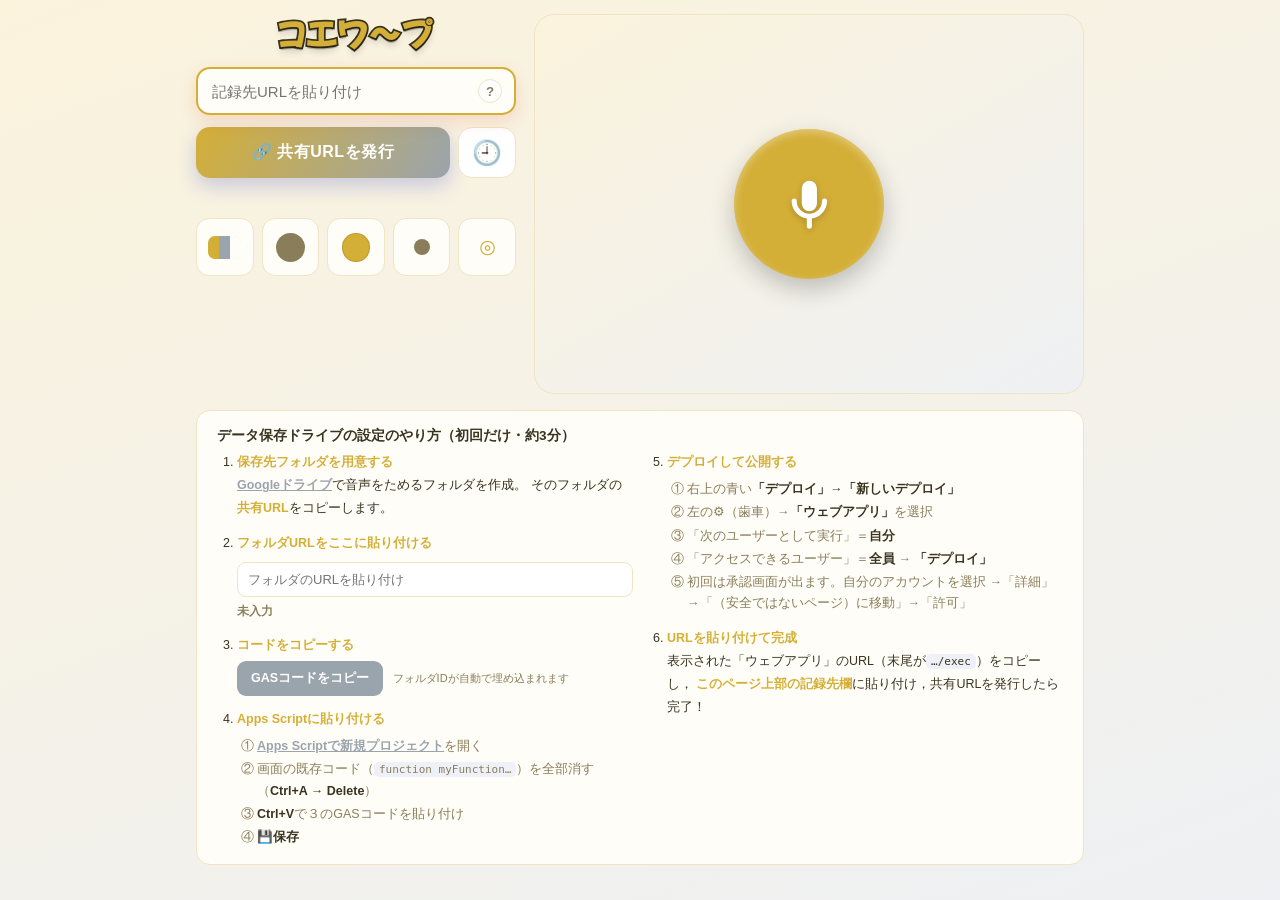
==== koewarp.html @ 72dd7e5e "Firebase Hosting版を追加（GitHubブロック対策） 自治体によってgithub.ioがブロックされ開けない事案があるため， Googleドメインのkoewarp.web.appでも同" ====
<!DOCTYPE html>
<html lang="ja">
<head>
<meta charset="UTF-8" />
<meta name="viewport" content="width=device-width, initial-scale=1.0, maximum-scale=1.0, user-scalable=no" />
<title>コエワ～プ</title>
<link rel="preconnect" href="https://fonts.googleapis.com" />
<link rel="preconnect" href="https://fonts.gstatic.com" crossorigin />
<link href="https://fonts.googleapis.com/css2?family=Mochiy+Pop+P+One&display=swap" rel="stylesheet" />
<style>
/* ===== コエワープ styles ===== */
:root{
  /* テーマで上書きされる変数 */
  --bg1:#f6f7fb; --bg2:#e9edf6; --panel:#ffffff; --ink:#1d2330; --sub:#5a6473;
  --brand:#e3350d; --brand2:#3b4cca; --line:#e3e7ef; --accent:#ffcb05;
  --mic:#e3350d; --micsize:150px;
}
*{box-sizing:border-box;-webkit-tap-highlight-color:transparent}
html,body{margin:0;padding:0}
body{
  font-family:"Hiragino Kaku Gothic ProN","Yu Gothic",-apple-system,"Segoe UI",sans-serif;
  color:var(--ink);
  background:linear-gradient(160deg,var(--bg1),var(--bg2));
  min-height:100vh;
  transition:background .4s;
}
.screen{max-width:920px;margin:0 auto;padding:14px 16px 24px}
[hidden]{display:none !important}

/* ---- header ---- */
/* アプリ名：初代ポケットモンスターのロゴを意識した丸ゴシック＋縁取り。
   文字色はテーマ（--brand）に連動し，縁取りは濃色（--ink）で変化する */
.app-title{font-family:"Mochiy Pop P One","M PLUS Rounded 1c","Hiragino Maru Gothic ProN",sans-serif;
  font-weight:400;font-size:34px;line-height:1.1;text-align:center;margin:0 0 4px;letter-spacing:.02em;
  color:var(--brand);-webkit-text-fill-color:var(--brand);
  -webkit-text-stroke:3.5px var(--ink);paint-order:stroke fill;
  text-shadow:0 3px 0 rgba(0,0,0,.22),0 5px 7px rgba(0,0,0,.16);
  transition:color .3s}

/* ---- 2カラム studio ---- */
.studio{display:grid;grid-template-columns:minmax(0,320px) 1fr;gap:18px;align-items:stretch}
@media(max-width:680px){.studio{grid-template-columns:1fr}}

.controls{display:flex;flex-direction:column;gap:12px}

/* URL入力 */
.url-field{position:relative;display:flex;align-items:center;gap:8px;
  background:var(--panel);border:2px solid var(--brand);border-radius:14px;padding:10px 12px;
  box-shadow:0 6px 18px rgba(227,53,13,.15)}
.url-field input{flex:1;border:none;outline:none;background:transparent;font-size:15px;color:#111;min-width:0}
.help-btn{width:24px;height:24px;border-radius:50%;border:1.5px solid var(--line);
  background:#fff;color:var(--sub);font-weight:800;cursor:pointer;flex:none}
.test-link{font-size:12px;color:var(--brand2);font-weight:700;text-decoration:none;
  align-self:flex-start;margin-top:-4px}
.test-link:hover{text-decoration:underline}

/* 使い方（？で全幅の下方に展開・横長レイアウト） */
.setup-guide{margin-top:16px;background:var(--panel);border:1px solid var(--line);
  border-radius:14px;padding:16px 20px}
@media(min-width:640px){
  .setup-guide .sg-steps{column-count:2;column-gap:34px}
  .setup-guide .sg-steps>li{break-inside:avoid;-webkit-column-break-inside:avoid}
}
.setup-guide code{background:#eef1f7;padding:1px 5px;border-radius:5px;font-size:11px;word-break:break-all}
.setup-guide a{color:var(--brand2);font-weight:700}
.sg-head{font-size:13.5px;font-weight:800;color:var(--ink);margin-bottom:6px}
.sg-steps{margin:0;padding-left:20px;font-size:12.5px;line-height:1.85;color:var(--ink)}
.sg-steps>li{margin-bottom:12px}
.sg-steps b{color:var(--brand)}
.sg-sub{font-size:11px;color:var(--sub);margin-top:3px}
.sg-note{font-size:11px;color:var(--sub);margin-left:6px}
@counter-style sg-circled{system:fixed;symbols:"①" "②" "③" "④" "⑤" "⑥" "⑦" "⑧" "⑨";suffix:" "}
.sg-ol{margin:5px 0 0;padding-left:20px;color:var(--sub);line-height:1.7;list-style:sg-circled}
.sg-ol li{margin-bottom:2px}
.sg-ol b{color:var(--ink)}
#folderUrl{width:100%;margin-top:6px;padding:9px 10px;font-size:13px;border:1.5px solid var(--line);
  border-radius:9px;outline:none;background:#fff;color:#111}
#folderUrl:focus{border-color:var(--brand)}
.sg-status{font-size:11.5px;font-weight:700;color:var(--sub);margin-top:4px}
.sg-status.ok{color:#1a9e4b}
.sg-status.ng{color:#c0392b}
.sg-copy{margin-top:4px;background:var(--brand2);color:#fff;border:none;border-radius:9px;
  padding:9px 14px;font-size:12.5px;font-weight:700;cursor:pointer}
.sg-copy:active{transform:scale(.98)}
.sg-trouble{margin-top:10px;padding:10px 12px;background:#fff8ec;border:1px solid var(--accent);
  border-radius:10px;font-size:12px;color:var(--ink)}
.sg-trouble>b{color:#c0392b}

/* ===== ビジュアルピッカー（正方形アイコン＋押すと下に見本展開） ===== */
.pickers{display:flex;flex-direction:column;gap:0}
/* 正方形アイコンを横一列に */
.picker-bar{display:flex;gap:8px}
.picker-head{flex:1;aspect-ratio:1/1;min-width:0;display:flex;align-items:center;justify-content:center;
  padding:0;cursor:pointer;background:var(--panel);border:1.5px solid var(--line);border-radius:13px;
  outline:none;transition:border-color .15s,box-shadow .15s,transform .1s}
.picker-head:active{transform:scale(.94)}
.picker-head.on{border-color:var(--brand);
  box-shadow:0 0 0 3px color-mix(in srgb,var(--brand) 24%,transparent),0 4px 12px rgba(0,0,0,.10)}
/* アイコン内の見本 */
.picker-head .sw-theme{width:60%;height:42%}
.picker-head .sw-shape{width:52%;height:52%}
.picker-head .sw-color{width:52%;height:52%}
.picker-head .sw-fx{font-size:24px}

/* 展開グリッド（左カラム全幅・5列） */
.picker-grid{display:grid;grid-template-columns:repeat(5,1fr);gap:8px;
  margin-top:10px;padding:11px;background:var(--panel);
  border:1.5px solid var(--line);border-radius:12px;
  animation:pkOpen .18s ease-out}
@keyframes pkOpen{from{opacity:0;transform:translateY(-6px)}to{opacity:1;transform:none}}
.swatch{position:relative;display:flex;align-items:center;justify-content:center;
  aspect-ratio:1/1;border:2px solid transparent;border-radius:12px;
  background:linear-gradient(160deg,var(--bg1),var(--bg2));cursor:pointer;padding:0;
  transition:transform .1s,border-color .12s,box-shadow .12s}
.swatch:hover{border-color:var(--line)}
.swatch:active{transform:scale(.9)}
.swatch.on{border-color:var(--brand);
  box-shadow:0 0 0 3px color-mix(in srgb,var(--brand) 26%,transparent)}

/* 各種チップ描画 */
.sw-theme{width:72%;height:64%;border-radius:7px;overflow:hidden;display:flex;
  box-shadow:inset 0 0 0 1px rgba(0,0,0,.08)}
.sw-theme i{flex:1;display:block}
.sw-shape{width:60%;height:60%;background:var(--sub)}
.sw-shape.shaped.shape-ring{border-radius:50%;background:transparent;
  box-shadow:0 0 0 2px #fff,0 0 0 5px var(--sub)}
.sw-color{width:62%;height:62%;border-radius:50%;box-shadow:inset 0 0 0 1px rgba(0,0,0,.12)}
.sw-size{background:var(--sub);border-radius:50%}
.sw-fx{font-size:21px;line-height:1;color:var(--brand)}

/* ---- 右：プレビュー ---- */
.stage-wrap{position:relative;border-radius:20px;
  background:linear-gradient(150deg,var(--bg1),var(--bg2));
  border:1px solid var(--line);display:flex;align-items:center;justify-content:center;
  min-height:380px;overflow:hidden}
.mic-stage{position:relative;width:100%;min-height:calc(var(--micsize) + 60px);
  display:flex;align-items:center;justify-content:center}
.fx-layer{position:absolute;inset:0;display:flex;align-items:center;justify-content:center;
  pointer-events:none;overflow:hidden}

/* ---- mic button base ---- */
.mic-btn{position:relative;z-index:2;width:var(--micsize);height:var(--micsize);
  border:none;cursor:pointer;color:#fff;background:var(--mic);
  display:flex;align-items:center;justify-content:center;
  box-shadow:0 10px 24px rgba(0,0,0,.22),inset 0 3px 8px rgba(255,255,255,.35);
  transition:transform .12s,box-shadow .2s,border-radius .2s;border-radius:50%}
.mic-btn:active{transform:scale(.94)}
.mic-btn.recording{animation:micpulse 1.1s ease-in-out infinite}
@keyframes micpulse{0%,100%{transform:scale(1)}50%{transform:scale(1.06)}}
.mic-ic{width:44%;height:44%;fill:currentColor;filter:drop-shadow(0 2px 3px rgba(0,0,0,.2))}

/* mic shapes (10) — .shaped を持つ要素へ直接適用（マイク本体・チップ両用） */
.shaped.shape-circle  {border-radius:50%}
.shaped.shape-round   {border-radius:26%}
.shaped.shape-squircle{border-radius:38% / 42%}
.shaped.shape-pill    {border-radius:50px}
.shaped.shape-hexagon {border-radius:12%;clip-path:polygon(25% 3%,75% 3%,100% 50%,75% 97%,25% 97%,0 50%)}
.shaped.shape-octagon {clip-path:polygon(30% 0,70% 0,100% 30%,100% 70%,70% 100%,30% 100%,0 70%,0 30%)}
.shaped.shape-diamond {clip-path:polygon(50% 0,100% 50%,50% 100%,0 50%)}
.shaped.shape-shield  {border-radius:44% 44% 50% 50%/60% 60% 100% 100%}
.shaped.shape-burst   {clip-path:polygon(50% 0,61% 20%,83% 12%,79% 35%,100% 50%,79% 65%,83% 88%,61% 80%,50% 100%,39% 80%,17% 88%,21% 65%,0 50%,21% 35%,17% 12%,39% 20%)}
.mic-btn.shaped.shape-ring{border-radius:50%;box-shadow:0 0 0 6px rgba(255,255,255,.7),0 0 0 11px var(--mic),0 10px 24px rgba(0,0,0,.25)}
.chip .shaped.shape-ring{border-radius:50%;box-shadow:0 0 0 2px #fff,0 0 0 4px currentColor}

/* ---- share ---- */
.publish-row{display:flex;gap:8px;align-items:stretch}
.publish-btn{flex:1;min-width:0;font-size:16px;font-weight:800;color:#fff;border:none;cursor:pointer;
  padding:15px;border-radius:14px;letter-spacing:.03em;
  background:linear-gradient(120deg,var(--brand),var(--brand2));
  box-shadow:0 8px 20px rgba(59,76,202,.25);transition:transform .12s,filter .2s}
.publish-btn:hover{filter:brightness(1.05)}
.publish-btn:active{transform:scale(.98)}
.share-out{display:flex;gap:6px}
.share-out input{flex:1;padding:10px;border:1.5px solid var(--line);border-radius:10px;
  font-size:12px;background:#f7f9fc;color:#333;min-width:0}
.share-out button{padding:0 14px;border:none;border-radius:10px;background:var(--brand2);
  color:#fff;font-size:16px;cursor:pointer}
.share-msg{min-height:16px;font-size:12px;color:var(--brand2);font-weight:700;margin:0;text-align:center}

/* ---- 共有URL履歴 ---- */
.hist-btn{flex:0 0 auto;width:58px;padding:0;border:1.5px solid var(--line);
  border-radius:14px;background:#fff;font-size:24px;line-height:1;cursor:pointer;
  display:flex;align-items:center;justify-content:center;
  transition:background .15s,border-color .15s,transform .12s}
.hist-btn:hover{border-color:var(--brand2)}
.hist-btn:active{transform:scale(.96)}
.hist-btn.open{background:var(--sub);border-color:var(--sub)}
.hist-panel{margin-top:8px;display:flex;flex-direction:column;gap:8px;
  max-height:280px;overflow-y:auto;padding:2px}
.hist-empty{font-size:11.5px;color:var(--sub);line-height:1.6;padding:6px 2px}
.hist-row{border:1.5px solid var(--line);border-radius:11px;padding:8px 10px;background:#fff;
  display:flex;flex-direction:column;gap:6px;transition:opacity .15s}
.hist-row.off{opacity:.55;background:#f6f6f6}
.hist-info{min-width:0}
.hist-date{font-size:11.5px;font-weight:700;color:var(--brand2)}
.hist-url{font-size:10.5px;color:var(--sub);white-space:nowrap;overflow:hidden;text-overflow:ellipsis}
.hist-acts{display:flex;align-items:center;gap:6px;flex-wrap:wrap}
.hist-sw{display:inline-flex;align-items:center;gap:4px;font-size:11.5px;font-weight:700;color:var(--ink);cursor:pointer}
.hist-sw input{width:15px;height:15px;accent-color:var(--brand);cursor:pointer}
.hist-acts button{padding:5px 10px;border:1.5px solid var(--line);border-radius:9px;
  background:#fff;color:var(--ink);font-size:11.5px;font-weight:700;cursor:pointer}
.hist-acts button:hover{border-color:var(--brand2);color:var(--brand2)}
.hist-acts .hist-del{margin-left:auto;padding:5px 9px}
.hist-acts .hist-del:hover{border-color:#c0392b;color:#c0392b}

/* ================= 録音画面 ================= */
#recorder{display:flex;align-items:center;justify-content:center;min-height:100vh}
.rec-wrap{width:100%;max-width:460px;text-align:center;padding:20px}
.rec-title{font-size:24px;font-weight:800;margin:0 0 20px;
  background:linear-gradient(90deg,var(--brand),var(--brand2));
  -webkit-background-clip:text;background-clip:text;color:transparent}
.rec-name{width:100%;font-size:16px;padding:14px;border-radius:12px;
  border:2px solid var(--line);outline:none;margin-bottom:10px;text-align:center;
  background:#fff;color:#111}
.rec-name:focus{border-color:var(--brand)}
.rec-stage{height:calc(var(--micsize) + 120px)}
.rec-status{font-size:14px;color:var(--sub);margin-top:6px;min-height:20px;font-weight:600}
.rec-status.busy{color:var(--brand2)}
.rec-status.done{color:#1a9e4b;font-weight:800}
.rec-status.err{color:#c0392b}
.rec-timer{font-size:34px;font-weight:800;font-variant-numeric:tabular-nums;
  color:var(--brand);margin-top:6px;letter-spacing:.05em}

/* ================= エフェクト（10種） ================= */
.fx-el{position:absolute;pointer-events:none}
/* 1 ripple 波紋 */
.fx-ripple .fx-el{width:var(--micsize);height:var(--micsize);border-radius:50%;
  border:3px solid var(--mic);animation:ripple 1.6s ease-out infinite}
.fx-ripple .fx-el:nth-child(2){animation-delay:.5s}
.fx-ripple .fx-el:nth-child(3){animation-delay:1s}
@keyframes ripple{0%{transform:scale(1);opacity:.7}100%{transform:scale(2.1);opacity:0}}
/* 2 wave 波線 */
.fx-wave .fx-el{width:calc(var(--micsize)*1.8);height:60px;
  background:radial-gradient(circle,var(--mic) 2px,transparent 3px) 0 0/16px 16px;
  opacity:.4;animation:wavemove 1.2s linear infinite}
@keyframes wavemove{to{background-position:16px 0}}
/* 3 pulse rings 同心円 */
.fx-pulse .fx-el{width:var(--micsize);height:var(--micsize);border-radius:50%;
  box-shadow:0 0 0 0 var(--mic);animation:pulsering 1.8s ease-out infinite;opacity:.6}
@keyframes pulsering{0%{box-shadow:0 0 0 0 var(--mic)}100%{box-shadow:0 0 0 70px transparent}}
/* 4 bars 音量バー（マイク下部に等化器として表示・前面） */
.fx-layer.fx-bars{gap:6px;align-items:flex-end;padding-bottom:11%;z-index:3}
.fx-bars .fx-el{position:relative;width:9px;height:18px;border-radius:6px;background:var(--mic);
  box-shadow:0 2px 6px rgba(0,0,0,.15);animation:bars .8s ease-in-out infinite}
@keyframes bars{0%,100%{height:16px;opacity:.55}50%{height:78px;opacity:1}}
/* 5 glow グロー（マイクを囲む発光ハロー） */
.fx-glow .fx-el{width:calc(var(--micsize)*1.55);height:calc(var(--micsize)*1.55);border-radius:50%;
  background:radial-gradient(circle,var(--mic) 30%,transparent 72%);filter:blur(14px);
  animation:glow 1.5s ease-in-out infinite}
@keyframes glow{0%,100%{opacity:.35;transform:scale(1)}50%{opacity:.85;transform:scale(1.85)}}
/* 6 rotate ring 回転リング */
.fx-rotate .fx-el{width:calc(var(--micsize)*1.4);height:calc(var(--micsize)*1.4);
  border-radius:50%;border:4px dashed var(--mic);opacity:.5;animation:spin 4s linear infinite}
@keyframes spin{to{transform:rotate(360deg)}}
/* 7 sparkle スパークル */
.fx-sparkle .fx-el{width:10px;height:10px;background:var(--mic);
  clip-path:polygon(50% 0,61% 39%,100% 50%,61% 61%,50% 100%,39% 61%,0 50%,39% 39%);
  animation:sparkle 1.4s ease-in-out infinite}
@keyframes sparkle{0%,100%{transform:scale(.3) rotate(0);opacity:.2}50%{transform:scale(1.2) rotate(90deg);opacity:1}}
/* 8 orbit 周回ドット */
.fx-orbit .fx-el{width:calc(var(--micsize)*1.3);height:calc(var(--micsize)*1.3);
  animation:spin 3s linear infinite}
.fx-orbit .fx-el::before{content:"";position:absolute;top:-7px;left:50%;width:14px;height:14px;
  margin-left:-7px;border-radius:50%;background:var(--mic);box-shadow:0 0 12px var(--mic)}
/* 9 concentric 拡散円（マイクから広がるソナー状の輪） */
.fx-concentric .fx-el{width:calc(var(--micsize)*0.9);height:calc(var(--micsize)*0.9);border-radius:50%;
  border:5px solid var(--mic);background:transparent;opacity:0;
  animation:concentric 1.9s ease-out infinite}
.fx-concentric .fx-el:nth-child(2){animation-delay:.63s}
.fx-concentric .fx-el:nth-child(3){animation-delay:1.26s}
@keyframes concentric{0%{transform:scale(.6);opacity:.9}100%{transform:scale(2.6);opacity:0}}
/* 10 aurora オーロラ帯 */
.fx-aurora .fx-el{width:calc(var(--micsize)*2);height:calc(var(--micsize)*2);border-radius:45%;
  background:conic-gradient(from 0deg,var(--mic),transparent,var(--brand2),transparent,var(--mic));
  filter:blur(20px);opacity:.3;animation:spin 6s linear infinite}

/* エフェクトは録音中だけ animation を動かす（プレビュー時は .fx-run で起動） */
.fx-layer .fx-el{animation-play-state:paused}
.fx-run .fx-el,.fx-layer.fx-run .fx-el{animation-play-state:running}

/* ================= 10テーマ ================= */
[data-theme="rg"]{--bg1:#fdeaea;--bg2:#e7f3e9;--panel:#fff;--ink:#2a2320;--sub:#7a6f68;
  --brand:#e3350d;--brand2:#3aa856;--line:#f0dcd8;--accent:#ffcb05;--mic:#e3350d}
[data-theme="gs"]{--bg1:#fbf3dc;--bg2:#eef0f3;--panel:#fffdf7;--ink:#3a3320;--sub:#8a7d5a;
  --brand:#d4af37;--brand2:#9aa4ad;--line:#efe4c4;--accent:#d4af37;--mic:#c9a227}
[data-theme="rs"]{--bg1:#fde9ea;--bg2:#e6ecfb;--panel:#fff;--ink:#20233a;--sub:#6a6f8a;
  --brand:#a5122a;--brand2:#1f5fbf;--line:#e6d8dc;--accent:#f2c14e;--mic:#c62839}
[data-theme="dp"]{--bg1:#eef4fb;--bg2:#fbeef6;--panel:#fff;--ink:#2a2a3a;--sub:#7a7a8a;
  --brand:#4f79c4;--brand2:#e79ac0;--line:#e2e6f0;--accent:#cfe0f5;--mic:#5b8dd9}
[data-theme="bw"]{--bg1:#f4f5f7;--bg2:#e7e9ee;--panel:#fff;--ink:#1a1a1e;--sub:#666;
  --brand:#111318;--brand2:#4a4f5a;--line:#dfe2e8;--accent:#d0d3da;--mic:#1a1c22}
[data-theme="xy"]{--bg1:#e9f0fb;--bg2:#fbeaec;--panel:#fff;--ink:#1e2740;--sub:#6b7490;
  --brand:#2b5fb0;--brand2:#d6243c;--line:#dde4f0;--accent:#8fd0e6;--mic:#2f6fd0}
[data-theme="sm"]{--bg1:#fff0e0;--bg2:#f3e8fb;--panel:#fffaf5;--ink:#3a2a20;--sub:#8a7060;
  --brand:#f08a24;--brand2:#7a4fb5;--line:#f6e2cd;--accent:#ffd28a;--mic:#f2841c}
[data-theme="ss"]{--bg1:#e6f7f9;--bg2:#fbe9f4;--panel:#fff;--ink:#1e2e33;--sub:#5f7a80;
  --brand:#00a0b0;--brand2:#d61f8c;--line:#d6eef1;--accent:#8be3ec;--mic:#00a5b5}
[data-theme="sv"]{--bg1:#fdeae4;--bg2:#efe7fb;--panel:#fff;--ink:#33202a;--sub:#7a6070;
  --brand:#e0453a;--brand2:#7d4fc4;--line:#f0dcd6;--accent:#f2b6a0;--mic:#e0453a}
[data-theme="legends"]{--bg1:#eef1e6;--bg2:#f3ede0;--panel:#fbfaf4;--ink:#2e3320;--sub:#77805f;
  --brand:#6b7a3a;--brand2:#b08a2e;--line:#e2e2d0;--accent:#d8c98a;--mic:#7a8a44}

</style>
<link rel="icon" href="data:image/svg+xml,%3Csvg xmlns='http://www.w3.org/2000/svg' viewBox='0 0 100 100'%3E%3Ctext y='.9em' font-size='88'%3E🎙️%3C/text%3E%3C/svg%3E" />
</head>
<body>

<!-- ========== 設定画面 ========== -->
<main id="settings" class="screen">
  <div class="studio">
    <!-- 左：記録先URL・共有発行・各種セレクタ -->
    <section class="controls">
      <h1 class="app-title">コエワ～プ</h1>

      <!-- 記録先URL -->
      <div class="url-field" id="driveCard">
        <input type="url" id="driveUrl" inputmode="url" autocomplete="off"
          placeholder="記録先URLを貼り付け" />
        <button class="help-btn" id="setupToggle" type="button" aria-label="使い方">?</button>
      </div>

      <a class="test-link" id="testLink" href="#" target="_blank" rel="noopener" hidden>🔍 記録先の接続テスト</a>

      <!-- 共有URL発行（右隣に履歴🕘） -->
      <div class="publish-row">
        <button class="publish-btn" id="publishBtn" type="button">🔗 共有URLを発行</button>
        <button class="hist-btn" id="histToggle" type="button" aria-label="共有URLの履歴" title="共有URLの履歴">🕘</button>
      </div>
      <!-- 共有URL履歴パネル（各端末のローカル保存・最大30件） -->
      <div class="hist-panel" id="histPanel" hidden></div>
      <div class="share-out" id="shareOut" hidden>
        <input type="text" id="shareUrl" readonly />
        <button id="copyBtn" type="button" aria-label="コピー">📋</button>
      </div>
      <p class="share-msg" id="shareMsg"></p>

      <!-- ビジュアルピッカー群（タップで展開して選ぶ） -->
      <div class="pickers" id="pickers"></div>
    </section>

    <!-- 右：プレビュー -->
    <section class="stage-wrap" id="preview">
      <div class="mic-stage">
        <div class="fx-layer" id="fxLayer"></div>
        <button class="mic-btn shaped" id="previewMic" type="button" aria-label="マイク">
          <svg viewBox="0 0 24 24" class="mic-ic"><path d="M12 15a3 3 0 0 0 3-3V6a3 3 0 0 0-6 0v6a3 3 0 0 0 3 3z"/><path d="M19 11a1 1 0 1 0-2 0 5 5 0 0 1-10 0 1 1 0 1 0-2 0 7 7 0 0 0 6 6.92V21a1 1 0 1 0 2 0v-3.08A7 7 0 0 0 19 11z"/></svg>
        </button>
      </div>
    </section>
  </div>

  <!-- 使い方（初期は隠す・？で全幅の下方に展開） -->
  <div class="setup-guide" id="setupGuide">
    <div class="sg-head">データ保存ドライブの設定のやり方（初回だけ・約3分）</div>
    <ol class="sg-steps">
      <li>
        <b>保存先フォルダを用意する</b><br>
        <a href="https://drive.google.com/drive/my-drive" target="_blank" rel="noopener">Googleドライブ</a>で音声をためるフォルダを作成。
        そのフォルダの<b>共有URL</b>をコピーします。
      </li>
      <li>
        <b>フォルダURLをここに貼り付ける</b>
        <input type="text" id="folderUrl" placeholder="フォルダのURLを貼り付け" />
        <div class="sg-status" id="folderStatus">未入力</div>
      </li>
      <li>
        <b>コードをコピーする</b><br>
        <button type="button" class="sg-copy" id="copyGas">GASコードをコピー</button>
        <span class="sg-note">フォルダIDが自動で埋め込まれます</span>
      </li>
      <li>
        <b>Apps Scriptに貼り付ける</b>
        <ol class="sg-ol">
          <li><a href="https://script.google.com/home/projects/create" target="_blank" rel="noopener">Apps Scriptで新規プロジェクト</a>を開く</li>
          <li>画面の既存コード（<code>function myFunction…</code>）を全部消す（<b>Ctrl+A →&nbsp;Delete</b>）</li>
          <li><b>Ctrl+V</b>で３のGASコードを貼り付け</li>
          <li><b>💾保存</b></li>
        </ol>
      </li>
      <li>
        <b>デプロイして公開する</b>
        <ol class="sg-ol">
          <li>右上の青い<b>「デプロイ」→「新しいデプロイ」</b></li>
          <li>左の⚙（歯車）→<b>「ウェブアプリ」</b>を選択</li>
          <li>「次のユーザーとして実行」＝<b>自分</b></li>
          <li>「アクセスできるユーザー」＝<b>全員</b> → <b>「デプロイ」</b></li>
          <li>初回は承認画面が出ます。自分のアカウントを選択 →「詳細」→「（安全ではないページ）に移動」→「許可」</li>
        </ol>
      </li>
      <li>
        <b>URLを貼り付けて完成</b><br>
        表示された「ウェブアプリ」のURL（末尾が<code>…/exec</code>）をコピーし，
        <b>このページ上部の記録先欄</b>に貼り付け，共有URLを発行したら完了！
      </li>
    </ol>
  </div>
</main>

<!-- ========== 録音画面（共有リンク先） ========== -->
<main id="recorder" class="screen" hidden>
  <div class="rec-wrap">
    <h1 class="rec-title" id="recTitle">コエワ～プ</h1>
    <input type="text" id="recName" class="rec-name" placeholder="データ名を入力" />
    <div class="mic-stage rec-stage">
      <div class="fx-layer" id="recFxLayer"></div>
      <button class="mic-btn shaped" id="recMic" type="button" aria-label="録音">
        <svg viewBox="0 0 24 24" class="mic-ic"><path d="M12 15a3 3 0 0 0 3-3V6a3 3 0 0 0-6 0v6a3 3 0 0 0 3 3z"/><path d="M19 11a1 1 0 1 0-2 0 5 5 0 0 1-10 0 1 1 0 1 0-2 0 7 7 0 0 0 6 6.92V21a1 1 0 1 0 2 0v-3.08A7 7 0 0 0 19 11z"/></svg>
      </button>
    </div>
    <div class="rec-status" id="recStatus">マイクを押して録音を開始</div>
    <div class="rec-timer" id="recTimer" hidden>00:00</div>
  </div>
</main>

<script>
/* ===== コエワ～プ app.js ===== */
'use strict';

/* ---------- 選択肢の定義 ---------- */
const THEMES = [
  {id:'rg', name:'レッド&グリーン', cols:['#e3350d','#3aa856','#ffcb05']},
  {id:'gs', name:'ゴールド&シルバー', cols:['#d4af37','#9aa4ad','#fffdf7']},
  {id:'rs', name:'チェリー&コバルト', cols:['#a5122a','#1f5fbf','#f2c14e']},
  {id:'dp', name:'アクア&ピーチ', cols:['#5b8dd9','#e79ac0','#eaf1fb']},
  {id:'bw', name:'ブラック&ホワイト', cols:['#1a1c22','#e7e9ee','#4a4f5a']},
  {id:'xy', name:'セルリアン&クリムゾン', cols:['#2f6fd0','#d6243c','#8fd0e6']},
  {id:'sm', name:'アプリコット&グレープ', cols:['#f2841c','#7a4fb5','#ffd28a']},
  {id:'ss', name:'ミント&ローズ', cols:['#00a5b5','#d61f8c','#8be3ec']},
  {id:'sv', name:'トマト&プラム', cols:['#e0453a','#7d4fc4','#f2b6a0']},
  {id:'legends', name:'オリーブ&カーキ', cols:['#7a8a44','#b08a2e','#d8c98a']},
];
const SHAPES = [
  {id:'circle',name:'まる'},{id:'round',name:'角丸'},{id:'squircle',name:'たまご'},
  {id:'pill',name:'ピル'},{id:'hexagon',name:'六角'},{id:'octagon',name:'八角'},
  {id:'diamond',name:'ひし形'},{id:'shield',name:'シールド'},
  {id:'burst',name:'バースト'},{id:'ring',name:'リング'},
];
const COLORS = ['#e3350d','#3b4cca','#f2841c','#00a5b5','#7d4fc4',
                '#3aa856','#d61f8c','#d4af37','#1a1c22','#e0453a'];
const SIZES = [90,105,120,135,150,168,186,205,228,255]; // px, 10段階
const EFFECTS = [
  {id:'ripple',name:'波紋',n:3},{id:'wave',name:'波線',n:1},{id:'pulse',name:'同心円',n:1},
  {id:'bars',name:'音量バー',n:7},{id:'glow',name:'グロー',n:1},{id:'rotate',name:'回転リング',n:1},
  {id:'sparkle',name:'スパークル',n:8},{id:'orbit',name:'周回ドット',n:1},
  {id:'concentric',name:'拡散円',n:3},{id:'aurora',name:'オーロラ',n:1},
];

/* ---------- 既定設定 ---------- */
const DEFAULT = {t:'gs', s:'circle', c:7, z:4, f:'pulse', u:'', ti:'コエワ～プ'};

/* ---------- ユーティリティ ---------- */
const $ = (id)=>document.getElementById(id);
function encodeCfg(c){ return btoa(unescape(encodeURIComponent(JSON.stringify(c)))).replace(/=+$/,''); }
function decodeCfg(s){ try{ return JSON.parse(decodeURIComponent(escape(atob(s)))); }catch(e){ return null; } }

/* ================================================================
   ルーティング：#r=... があれば録音画面，なければ設定画面
================================================================ */
function getHashCfg(){
  const m = location.hash.match(/[#&]r=([^&]+)/);
  return m ? decodeCfg(m[1]) : null;
}

window.addEventListener('DOMContentLoaded', ()=>{
  const rec = getHashCfg();
  if(rec){ initRecorder(rec); }
  else { initSettings(); }
});

/* ================================================================
   設定画面
================================================================ */
function initSettings(){
  const cfg = Object.assign({}, DEFAULT, loadLocal());
  cfg.ti = DEFAULT.ti; // タイトルは固定（旧localStorageの名前を引き継がない）

  // 記録先URL
  const driveUrl = $('driveUrl');
  driveUrl.value = cfg.u || '';
  updateDriveStatus();
  driveUrl.addEventListener('input', ()=>{ cfg.u = driveUrl.value.trim(); updateDriveStatus(); saveLocal(cfg); });

  function updateDriveStatus(){
    const v = driveUrl.value.trim();
    const ok = /^https?:\/\//.test(v);
    // URLが有効なときだけ「🔍接続テスト」リンクを表示（ドット廃止）
    const tl = $('testLink');
    if(ok){ tl.hidden=false; tl.href=v; } else { tl.hidden=true; }
  }

  $('setupToggle').addEventListener('click',(e)=>{ e.preventDefault();
    const g=$('setupGuide'); g.hidden=false;
    g.scrollIntoView({behavior:'smooth', block:'start'}); });

  // ---- GAS設置ガイド：フォルダID自動埋め込み＋コードコピー ----
  const folderUrl=$('folderUrl');
  const folderStatus=$('folderStatus');
  let folderId='';
  folderUrl.addEventListener('input', ()=>{
    folderId=extractFolderId(folderUrl.value.trim());
    if(!folderUrl.value.trim()){ folderStatus.textContent='未入力'; folderStatus.className='sg-status'; }
    else if(folderId){ folderStatus.textContent='✔ フォルダIDを認識：'+folderId; folderStatus.className='sg-status ok'; }
    else { folderStatus.textContent='⚠ URLからフォルダIDを読み取れません'; folderStatus.className='sg-status ng'; }
  });
  $('copyGas').addEventListener('click', ()=>{
    const id=folderId || '';
    const code=GAS_TEMPLATE.replace('__FOLDER_ID__', id);
    doCopy(code);
    if(id){ $('copyGas').textContent='✅ コピーしました！Apps Scriptに貼り付けてください'; }
    else { $('copyGas').textContent='📋 コピーしました（フォルダID未設定→マイドライブ直下に保存されます）'; }
    setTimeout(()=>{ $('copyGas').textContent='📋 GASコードをコピー'; }, 4000);
  });

  // ---- ビジュアルピッカー生成 ----
  buildPickers(cfg);

  applyPreview(cfg);

  // プレビューのマイクを押すとエフェクトを再生
  $('previewMic').addEventListener('click', ()=>{ runFxOnce($('fxLayer')); });

  // 共有URL発行
  $('publishBtn').addEventListener('click', ()=>publish(cfg));
  $('copyBtn').addEventListener('click', ()=>{
    const s=$('shareUrl'); s.select(); doCopy(s.value); $('shareMsg').textContent='コピーしました！';
  });

  // 共有URL履歴（開閉）
  const histToggle=$('histToggle');
  if(histToggle){
    histToggle.addEventListener('click', ()=>{
      const p=$('histPanel'); p.hidden=!p.hidden;
      histToggle.classList.toggle('open', !p.hidden);
      if(!p.hidden) renderHistory();
    });
  }
  renderHistory();

  // 各種セレクタ変更時に反映
  window.__cfg = cfg;
}

const COLOR_NAMES=['レッド','ブルー','オレンジ','ティール','パープル','グリーン','マゼンタ','ゴールド','ブラック','コーラル'];
const FX_GLYPH={ripple:'◎',wave:'〜',pulse:'⊙',bars:'▮',glow:'✺',rotate:'↻',sparkle:'✦',orbit:'◍',concentric:'◉',aurora:'≋'};

/* ---- ビジュアルピッカー：正方形アイコンを並べ，押すと下に見本が展開 ---- */
const PICKERS=[
  {kind:'theme', title:'テーマカラー'},
  {kind:'shape', title:'マイクの形'},
  {kind:'color', title:'マイクの色'},
  {kind:'size',  title:'大きさ'},
  {kind:'fx',    title:'エフェクト'},
];
function pkItems(kind){
  if(kind==='theme') return THEMES.map(t=>({v:t.id,label:t.name}));
  if(kind==='shape') return SHAPES.map(s=>({v:s.id,label:s.name}));
  if(kind==='color') return COLORS.map((c,i)=>({v:i,label:COLOR_NAMES[i]}));
  if(kind==='size')  return SIZES.map((z,i)=>({v:i,label:'大きさ'+(i+1)}));
  return EFFECTS.map(f=>({v:f.id,label:f.name}));
}
function pkGet(kind,cfg){
  return kind==='theme'?cfg.t:kind==='shape'?cfg.s:kind==='color'?cfg.c:kind==='size'?cfg.z:cfg.f;
}
function pkSet(kind,cfg,v){
  if(kind==='theme')cfg.t=v; else if(kind==='shape')cfg.s=v;
  else if(kind==='color')cfg.c=+v; else if(kind==='size')cfg.z=+v; else cfg.f=v;
}
function pkSwatch(kind,v){
  const el=document.createElement('span');
  if(kind==='theme'){
    el.className='sw-theme';
    const t=THEMES.find(x=>x.id===v)||THEMES[0];
    t.cols.forEach(c=>{ const i=document.createElement('i'); i.style.background=c; el.appendChild(i); });
  } else if(kind==='shape'){
    el.className='sw-shape shaped shape-'+v;
  } else if(kind==='color'){
    el.className='sw-color'; el.style.background=COLORS[+v]||COLORS[0];
  } else if(kind==='size'){
    el.className='sw-size'; const d=8+(+v)*2; el.style.width=d+'px'; el.style.height=d+'px';
  } else {
    el.className='sw-fx'; el.textContent=FX_GLYPH[v]||'✨';
  }
  return el;
}
function buildPickers(cfg){
  const host=$('pickers'); host.innerHTML='';
  const bar=document.createElement('div'); bar.className='picker-bar';
  const grid=document.createElement('div'); grid.className='picker-grid'; grid.hidden=true;
  let openKind=null;

  const heads={};
  function paintHead(kind){
    const h=heads[kind]; h.innerHTML=''; h.appendChild(pkSwatch(kind, pkGet(kind,cfg)));
  }
  function closeGrid(){
    openKind=null; grid.hidden=true;
    bar.querySelectorAll('.picker-head.on').forEach(h=>h.classList.remove('on'));
  }
  function openGrid(kind){
    openKind=kind;
    Object.values(heads).forEach(h=>h.classList.toggle('on', h===heads[kind]));
    grid.innerHTML='';
    const cur=pkGet(kind,cfg);
    pkItems(kind).forEach(it=>{
      const b=document.createElement('button'); b.type='button'; b.className='swatch'; b.title=it.label;
      if(String(it.v)===String(cur)) b.classList.add('on');
      b.appendChild(pkSwatch(kind,it.v));
      b.addEventListener('click',(e)=>{
        e.stopPropagation();
        pkSet(kind,cfg,it.v);
        grid.querySelectorAll('.swatch.on').forEach(x=>x.classList.remove('on'));
        b.classList.add('on');
        paintHead(kind);
        applyPreview(cfg); saveLocal(cfg);
        runFxOnce($('fxLayer'));   // 選ぶたびに変化をプレビュー再生
      });
      grid.appendChild(b);
    });
    grid.hidden=false;
  }

  PICKERS.forEach(p=>{
    const h=document.createElement('button'); h.type='button'; h.className='picker-head';
    h.dataset.kind=p.kind; h.title=p.title; h.setAttribute('aria-label',p.title);
    heads[p.kind]=h;
    paintHead(p.kind);
    h.addEventListener('click',(e)=>{
      e.stopPropagation();
      if(openKind===p.kind) closeGrid(); else openGrid(p.kind);
    });
    bar.appendChild(h);
  });

  host.append(bar,grid);
  document.addEventListener('click',(e)=>{ if(!e.target.closest('#pickers')) closeGrid(); });
}

/* プレビュー反映 */
function applyPreview(cfg){
  const root=document.body;
  root.setAttribute('data-theme', cfg.t);
  const stage=$('preview');
  applyMicVisual(stage, cfg);
  buildFxLayer($('fxLayer'), cfg.f);
}
/* マイクの見た目（形・色・大きさ）を要素へ適用 */
function applyMicVisual(scope, cfg){
  const size=SIZES[cfg.z]||150;
  const color=COLORS[cfg.c]||COLORS[0];
  scope.style.setProperty('--micsize', size+'px');
  scope.style.setProperty('--mic', color);
  const mic=scope.querySelector('.mic-btn');
  if(mic){
    SHAPES.forEach(s=>mic.classList.remove('shape-'+s.id));
    mic.classList.add('shape-'+cfg.s);
  }
}
/* エフェクト要素をレイヤーに構築 */
function buildFxLayer(layer, fxId){
  const fx=EFFECTS.find(e=>e.id===fxId)||EFFECTS[0];
  layer.className='fx-layer fx-'+fx.id;
  layer.innerHTML='';
  const n = fx.id==='bars'? 9 : (fx.id==='sparkle'?8:fx.n);
  for(let i=0;i<n;i++){
    const el=document.createElement('div'); el.className='fx-el';
    if(fx.id==='sparkle'||fx.id==='bars'){
      // 散らす／並べる
      if(fx.id==='sparkle'){ el.style.left=(15+Math.random()*70)+'%'; el.style.top=(15+Math.random()*70)+'%'; el.style.animationDelay=(Math.random()).toFixed(2)+'s'; }
      if(fx.id==='bars'){ el.style.animationDelay=(i*0.08).toFixed(2)+'s'; }
    }
    layer.appendChild(el);
  }
  return layer;
}
/* エフェクトを一定時間だけ再生（プレビュー用） */
function runFxOnce(layer){
  layer.classList.add('fx-run');
  const mic=layer.parentElement.querySelector('.mic-btn');
  if(mic) mic.classList.add('recording');
  clearTimeout(layer.__t);
  layer.__t=setTimeout(()=>{ layer.classList.remove('fx-run'); if(mic) mic.classList.remove('recording'); }, 2600);
}

/* 共有URL発行 */
function publish(cfg){
  if(!cfg.u || !/^https?:\/\//.test(cfg.u)){
    $('shareMsg').textContent='⚠ 先にSTEP1で記録先URLを設定してください';
    $('driveCard').scrollIntoView({behavior:'smooth'});
    return;
  }
  const k=makeShareId();
  const payload={t:cfg.t,s:cfg.s,c:cfg.c,z:cfg.z,f:cfg.f,u:cfg.u,ti:cfg.ti||'コエワ～プ',k};
  const url=location.origin+location.pathname+'#r='+encodeCfg(payload);
  const out=$('shareOut'); out.hidden=false;
  $('shareUrl').value=url;
  doCopy(url);
  $('shareMsg').textContent='✅ 共有URLを発行し，クリップボードにコピーしました！';
  addHistory({k, u:cfg.u, url, ts:Date.now(), enabled:true});
  renderHistory();
}

/* 共有URLごとの固有ID（オン・オフ管理用） */
function makeShareId(){
  const s='abcdefghijklmnopqrstuvwxyz0123456789';
  let r=''; for(let i=0;i<10;i++){ r+=s[Math.floor(Math.random()*s.length)]; }
  return r;
}

/* ===== 共有URL履歴（各端末のローカル保存・最大30件） ===== */
const HISTORY_KEY='koewarp_history';
function loadHistory(){ try{ return JSON.parse(localStorage.getItem(HISTORY_KEY))||[]; }catch(e){ return []; } }
function saveHistory(a){ try{ localStorage.setItem(HISTORY_KEY, JSON.stringify(a.slice(0,30))); }catch(e){} }
function addHistory(entry){ const a=loadHistory().filter(x=>x.k!==entry.k); a.unshift(entry); saveHistory(a); }
function fmtHistDate(ts){ const d=new Date(ts); const p=n=>String(n).padStart(2,'0');
  return `${d.getFullYear()}/${p(d.getMonth()+1)}/${p(d.getDate())} ${p(d.getHours())}:${p(d.getMinutes())}`; }

function setShareEnabled(k, enabled){
  const a=loadHistory(); const i=a.findIndex(x=>x.k===k);
  if(i<0) return;
  a[i].enabled=enabled; saveHistory(a);
  const u=a[i].u;
  if(u && /^https?:\/\//.test(u)){
    fetch(u,{method:'POST',mode:'no-cors',headers:{'Content-Type':'text/plain;charset=utf-8'},
      body:JSON.stringify({action:'setEnabled',k,enabled})}).catch(()=>{});
  }
}

function renderHistory(){
  const panel=$('histPanel'); if(!panel) return;
  const a=loadHistory();
  if(a.length===0){ panel.innerHTML='<div class="hist-empty">まだ履歴はありません。共有URLを発行すると，ここに最大30件まで記録されます。</div>'; return; }
  panel.innerHTML=a.map(e=>`
    <div class="hist-row" data-k="${e.k}">
      <div class="hist-info">
        <div class="hist-date">${fmtHistDate(e.ts)}</div>
        <div class="hist-url" title="${e.url}">${e.url}</div>
      </div>
      <div class="hist-acts">
        <label class="hist-sw"><input type="checkbox" class="hist-en" ${e.enabled!==false?'checked':''}><span>送信</span></label>
        <button type="button" class="hist-open">開く</button>
        <button type="button" class="hist-copy">コピー</button>
        <button type="button" class="hist-del" aria-label="削除">🗑</button>
      </div>
    </div>`).join('');
  panel.querySelectorAll('.hist-row').forEach(row=>{
    const k=row.getAttribute('data-k');
    const e=a.find(x=>x.k===k);
    row.querySelector('.hist-en').addEventListener('change',ev=>{
      const on=ev.target.checked; setShareEnabled(k,on);
      row.classList.toggle('off',!on);
    });
    row.classList.toggle('off', e.enabled===false);
    row.querySelector('.hist-open').addEventListener('click',()=>{ window.open(e.url,'_blank','noopener'); });
    row.querySelector('.hist-copy').addEventListener('click',()=>{ doCopy(e.url); });
    row.querySelector('.hist-del').addEventListener('click',()=>{
      const arr=loadHistory().filter(x=>x.k!==k); saveHistory(arr); renderHistory();
    });
  });
}

function doCopy(text){
  if(navigator.clipboard&&navigator.clipboard.writeText){ navigator.clipboard.writeText(text).catch(()=>{}); }
  else { const t=document.createElement('textarea'); t.value=text; document.body.appendChild(t); t.select(); try{document.execCommand('copy');}catch(e){} t.remove(); }
}

/* localStorage 保存（作業中の設定を保持） */
function saveLocal(cfg){ try{ localStorage.setItem('koewarp_cfg', JSON.stringify(cfg)); }catch(e){} }
function loadLocal(){ try{ return JSON.parse(localStorage.getItem('koewarp_cfg'))||{}; }catch(e){ return {}; } }

/* ================================================================
   録音画面（共有リンク先）
================================================================ */
function initRecorder(cfg){
  $('settings').hidden=true;
  $('recorder').hidden=false;
  document.body.setAttribute('data-theme', cfg.t||'rg');
  $('recTitle').textContent = cfg.ti || 'コエワ～プ';

  const stage=document.querySelector('.rec-stage');
  applyMicVisual(stage, cfg);
  buildFxLayer($('recFxLayer'), cfg.f);

  const mic=$('recMic');
  const status=$('recStatus');
  const timerEl=$('recTimer');
  const fxLayer=$('recFxLayer');

  // ---- 音声向け設定（授業のグループ/ペア対話→Gemini/NotebookLM用）----
  const TARGET_SR=16000;    // 16kHz：音声認識に最適・軽量
  const KBPS=32;            // 声ならこれで十分クリア・さらに軽量
  const SEGMENT_SEC=90*60;  // 90分ごとに自動分割（1ファイル約21MB）

  let state='idle';         // idle | recording | processing
  let stream=null, audioCtx=null, srcNode=null, capNode=null;
  let lame=null, enc=null, mp3Parts=[], sampleRate=TARGET_SR;
  let segSamples=0, totalSamples=0, partNo=0, baseName='';
  let uploads=[];
  let startTime=0, timerId=null;

  mic.addEventListener('click', async ()=>{
    if(state==='idle'){ await startRec(); }
    else if(state==='recording'){ await stopRec(); }
  });

  // ファイル名＝データ名＋日付時刻＋audio（例）山田太郎_感想20260723_154210audio
  // データ名が空なら日付時刻audio（例）20260723_154210audio
  function nameNow(){
    const raw = $('recName').value.trim();
    const base = raw ? sanitize(raw) : '';
    return base + tstamp() + 'audio';
  }
  function pad2(n){ return String(n).padStart(2,'0'); }
  function newEncoder(){ enc=new lame.Mp3Encoder(1, sampleRate, KBPS); mp3Parts=[]; segSamples=0; }
  function floatToInt16(f){
    const n=f.length, out=new Int16Array(n);
    for(let i=0;i<n;i++){ let v=f[i]; v=v<-1?-1:(v>1?1:v); out[i]=v<0?v*0x8000:v*0x7fff; }
    return out;
  }
  // 逐次エンコード：PCMブロックが届くたびにMP3化して溜める（生データは保持しない）
  function pushPcm(f){
    if(state!=='recording'||!enc) return;
    const buf=enc.encodeBuffer(floatToInt16(f));
    if(buf.length>0) mp3Parts.push(new Uint8Array(buf));
    segSamples+=f.length; totalSamples+=f.length;
    if(segSamples >= SEGMENT_SEC*sampleRate){ flushSegment(false); }
  }
  function currentBlob(){
    const end=enc.flush();
    if(end.length>0) mp3Parts.push(new Uint8Array(end));
    return new Blob(mp3Parts,{type:'audio/mpeg'});
  }
  // セグメント確定→送信。分割ありなら _01,_02… なしなら名前そのまま
  function flushSegment(isFinal){
    const blob=currentBlob();
    let name;
    if(isFinal && partNo===0){ name=baseName; }
    else { partNo++; name=baseName+'_'+pad2(partNo); }
    uploads.push(uploadMp3(cfg.u, blob, name, cfg.k));
    if(!isFinal){ setStatus('パート'+partNo+'を送信中…（録音は継続中）','busy'); newEncoder(); }
  }

  async function startRec(){
    if(!cfg.u){ setStatus('記録先が未設定です','err'); return; }
    if(/\/dev(\?|$)/.test(cfg.u) || /\/edit(\?|$)/.test(cfg.u)){
      setStatus('⚠ 記録先URLが正しくありません（末尾が /exec のURLを使ってください）','err'); return;
    }
    setStatus('準備しています…','busy');
    try{ lame=await loadLame(); }catch(e){ setStatus('変換モジュールの読み込みに失敗しました','err'); return; }
    try{
      stream=await navigator.mediaDevices.getUserMedia({audio:{
        channelCount:1, echoCancellation:true, noiseSuppression:true, autoGainControl:true
      }});
    }catch(e){ setStatus('マイクの使用が許可されませんでした','err'); return; }

    const AC=window.AudioContext||window.webkitAudioContext;
    try{ audioCtx=new AC({sampleRate:TARGET_SR}); }catch(e){ audioCtx=new AC(); }
    sampleRate=audioCtx.sampleRate;               // 16kHz（対応外なら実レート）
    srcNode=audioCtx.createMediaStreamSource(stream);

    baseName=''; partNo=0; totalSamples=0; uploads=[];
    newEncoder();

    // キャプチャ：AudioWorklet優先（音声スレッドで安定）／不可ならScriptProcessor
    let usingWorklet=false;
    if(audioCtx.audioWorklet){
      try{
        const code="class P extends AudioWorkletProcessor{constructor(){super();this.b=[];this.n=0;}process(inp){const i=inp[0];if(i&&i[0]){const c=i[0];this.b.push(new Float32Array(c));this.n+=c.length;if(this.n>=2048){const o=new Float32Array(this.n);let k=0;for(const x of this.b){o.set(x,k);k+=x.length;}this.port.postMessage(o,[o.buffer]);this.b=[];this.n=0;}}return true;}}registerProcessor('cap',P);";
        const url=URL.createObjectURL(new Blob([code],{type:'application/javascript'}));
        await audioCtx.audioWorklet.addModule(url);
        capNode=new AudioWorkletNode(audioCtx,'cap');
        capNode.port.onmessage=(e)=>pushPcm(e.data);
        usingWorklet=true;
      }catch(e){ usingWorklet=false; }
    }
    if(!usingWorklet){
      capNode=audioCtx.createScriptProcessor(4096,1,1);
      capNode.onaudioprocess=(e)=>{ pushPcm(new Float32Array(e.inputBuffer.getChannelData(0))); };
    }
    srcNode.connect(capNode);
    capNode.connect(audioCtx.destination);        // 出力は無音（フィードバックなし）

    baseName=nameNow();                            // 開始時の名前を仮ロック（分割時に使用）
    state='recording';
    mic.classList.add('recording');
    fxLayer.classList.add('fx-run');
    setStatus('録音中… もう一度押すと停止','busy');
    startTimer();
  }

  async function stopRec(){
    state='processing';
    mic.classList.remove('recording');
    fxLayer.classList.remove('fx-run');
    stopTimer();
    setStatus('送信しています…','busy');
    try{
      try{ srcNode&&srcNode.disconnect(); }catch(e){}
      try{ capNode&&capNode.disconnect(); }catch(e){}
      if(stream){ stream.getTracks().forEach(t=>t.stop()); }
      if(partNo===0){ baseName=nameNow(); }        // 分割なし→停止時の入力名を採用
      flushSegment(true);
      await Promise.all(uploads);
      if(audioCtx){ try{ await audioCtx.close(); }catch(e){} }
      const tail=partNo>1?('（全'+partNo+'ファイル）'):'';
      setStatus('✅ 送信しました！ありがとうございました'+tail,'done');
      timerEl.hidden=true;
      $('recName').value='';
    }catch(err){
      console.error(err);
      setStatus('⚠ 送信に失敗しました：'+(err.message||err),'err');
    }finally{
      state='idle';
    }
  }

  function startTimer(){
    startTime=Date.now(); timerEl.hidden=false; timerEl.textContent='00:00';
    timerId=setInterval(()=>{
      const s=Math.floor((Date.now()-startTime)/1000);
      timerEl.textContent=String(Math.floor(s/60)).padStart(2,'0')+':'+String(s%60).padStart(2,'0');
    },250);
  }
  function stopTimer(){ clearInterval(timerId); }
  function setStatus(t,cls){ status.textContent=t; status.className='rec-status'+(cls?' '+cls:''); }
}

function tstamp(){ const d=new Date(); const p=n=>String(n).padStart(2,'0');
  return `${d.getFullYear()}${p(d.getMonth()+1)}${p(d.getDate())}_${p(d.getHours())}${p(d.getMinutes())}${p(d.getSeconds())}`; }

/* ---------- MP3エンコード（lamejs） ---------- */
let _lame=null;
async function loadLame(){
  if(_lame) return _lame;
  _lame=await import('https://cdn.jsdelivr.net/npm/@breezystack/lamejs@1.2.7/+esm');
  return _lame;
}
/* ---------- アップロード（Google Apps Script受け取り口へ） ----------
   Apps Scriptの /exec は応答時に googleusercontent.com へ302リダイレクトするため，
   通常のfetch(cors)ではレスポンスを読めず "Failed to fetch" になる。
   no-cors で送信すると，レスポンスは読めないが保存自体は確実に行われる。 */
async function uploadMp3(endpoint, mp3Blob, name, k){
  const b64=await blobToBase64(mp3Blob);
  const payload={ filename: sanitize(name)+'.mp3', mimeType:'audio/mpeg', data:b64 };
  if(k) payload.k=k;
  const body=JSON.stringify(payload);
  await fetch(endpoint,{
    method:'POST',
    mode:'no-cors',
    headers:{'Content-Type':'text/plain;charset=utf-8'},
    body,
    redirect:'follow',
  });
  return { ok:true };
}
function blobToBase64(blob){
  return new Promise((resolve,reject)=>{
    const r=new FileReader();
    r.onload=()=>resolve(String(r.result).split(',')[1]);
    r.onerror=reject;
    r.readAsDataURL(blob);
  });
}
function sanitize(n){ return n.replace(/[\\/:*?"<>|]/g,'_').slice(0,80)||'コエワ～プ'; }

/* フォルダURL/IDからフォルダIDを取り出す */
function extractFolderId(v){
  if(!v) return '';
  let m=v.match(/\/folders\/([a-zA-Z0-9_-]{10,})/);          // …/folders/ID
  if(m) return m[1];
  m=v.match(/[?&]id=([a-zA-Z0-9_-]{10,})/);                   // …?id=ID
  if(m) return m[1];
  if(/^[a-zA-Z0-9_-]{20,}$/.test(v)) return v;                // ID直貼り
  return '';
}

/* Apps Scriptに貼り付けるコード（__FOLDER_ID__ は自動置換） */
const GAS_TEMPLATE = `/**
 * コエワ～プ 受け取り口（このコードをそのまま貼り付けてください）
 */
var FOLDER_ID = '__FOLDER_ID__';

function doPost(e) {
  try {
    var body = JSON.parse(e.postData.contents);

    // 共有URLのオン・オフ切り替え（発行者だけが操作）
    if (body.action === 'setEnabled') {
      var props = PropertiesService.getScriptProperties();
      var list = JSON.parse(props.getProperty('disabled') || '[]');
      var key = String(body.k || '');
      if (body.enabled) {
        list = list.filter(function (x) { return x !== key; });
      } else if (key && list.indexOf(key) < 0) {
        list.push(key);
      }
      props.setProperty('disabled', JSON.stringify(list));
      return json({ ok: true, disabled: !body.enabled });
    }

    // オフにされた共有URLからの送信は保存しない
    var k = String(body.k || '');
    if (k) {
      var dis = JSON.parse(PropertiesService.getScriptProperties().getProperty('disabled') || '[]');
      if (dis.indexOf(k) >= 0) {
        return json({ ok: false, skipped: true, reason: 'disabled' });
      }
    }

    var filename = (body.filename || 'コエワ～プ.mp3').toString();
    var mimeType = body.mimeType || 'audio/mpeg';
    var bytes = Utilities.base64Decode(body.data);
    var blob = Utilities.newBlob(bytes, mimeType, filename);

    // 保存先：記録先フォルダ内に「当日の日付(yyyyMMdd)」フォルダを自動作成
    var parent = FOLDER_ID ? DriveApp.getFolderById(FOLDER_ID) : DriveApp.getRootFolder();
    var dayName = Utilities.formatDate(new Date(), 'Asia/Tokyo', 'yyyyMMdd');
    var it = parent.getFoldersByName(dayName);
    var folder = it.hasNext() ? it.next() : parent.createFolder(dayName);

    var file = folder.createFile(blob);
    return json({ ok: true, id: file.getId(), name: file.getName(), url: file.getUrl() });
  } catch (err) {
    return json({ ok: false, error: String(err) });
  }
}

function doGet() {
  return ContentService.createTextOutput('コエワ～プ 受け取り口は正常に動いています。')
    .setMimeType(ContentService.MimeType.TEXT);
}

function json(obj) {
  return ContentService.createTextOutput(JSON.stringify(obj))
    .setMimeType(ContentService.MimeType.JSON);
}
`;

</script>
</body>
</html>
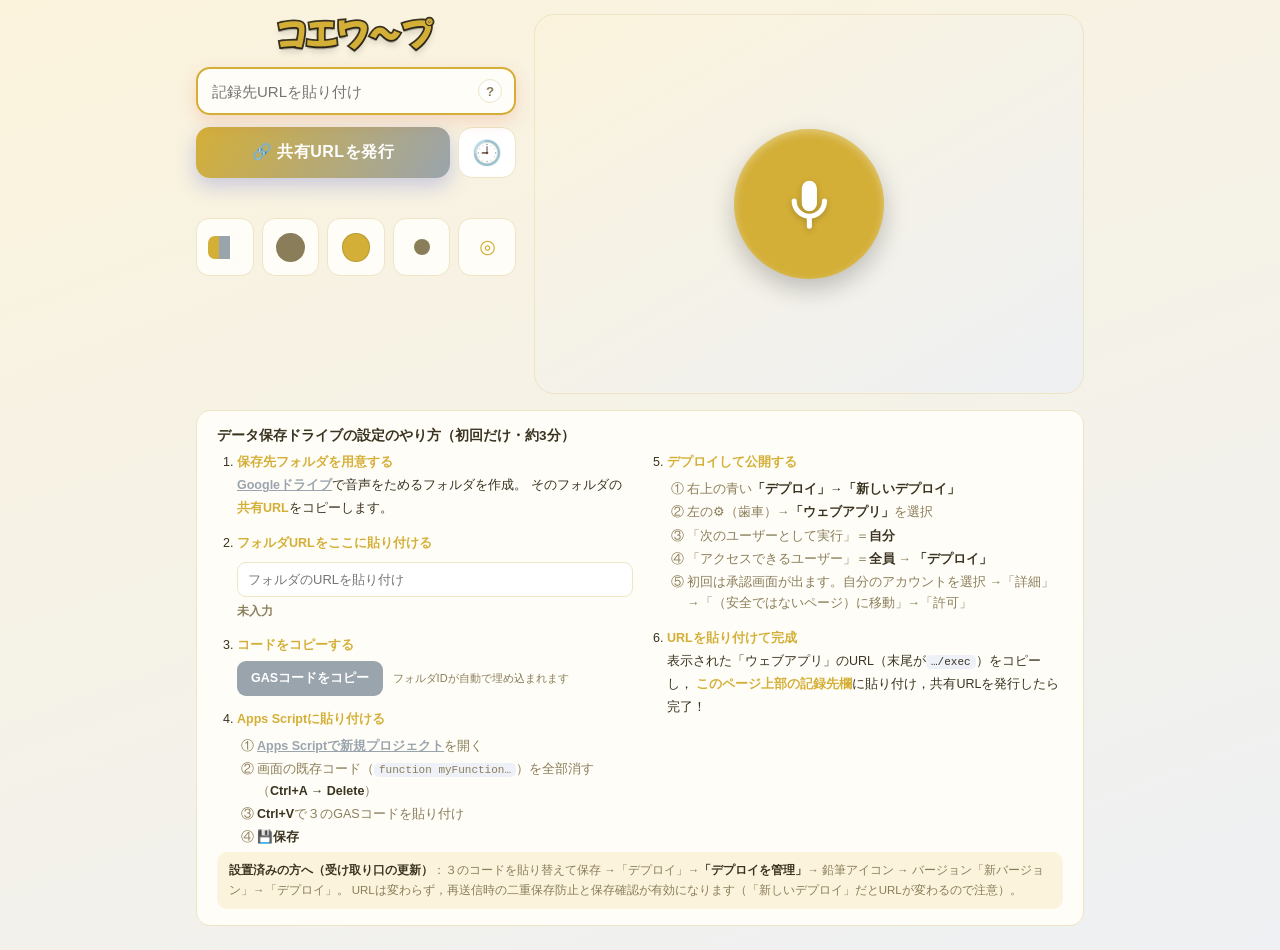
==== commit bc4aa590: "送信の取りこぼし防止：端末バックアップと自動再送信を追加 7班同時利用の4ラウンド目に5班が送信エラーになった事案への対応。 従来は送信が1回失敗すると再試行せず，録音も次の録音で上書きされて消えてい" ====
--- a/koewarp.html
+++ b/koewarp.html
@@ -69,6 +69,9 @@
 .sg-steps b{color:var(--brand)}
 .sg-sub{font-size:11px;color:var(--sub);margin-top:3px}
 .sg-note{font-size:11px;color:var(--sub);margin-left:6px}
+.sg-update{margin:4px 0 0;padding:8px 12px;border-radius:10px;background:var(--bg1);
+  font-size:11.5px;line-height:1.75;color:var(--sub)}
+.sg-update b{color:var(--ink)}
 @counter-style sg-circled{system:fixed;symbols:"①" "②" "③" "④" "⑤" "⑥" "⑦" "⑧" "⑨";suffix:" "}
 .sg-ol{margin:5px 0 0;padding-left:20px;color:var(--sub);line-height:1.7;list-style:sg-circled}
 .sg-ol li{margin-bottom:2px}
@@ -220,6 +223,9 @@
 .rec-status.err{color:#c0392b}
 .rec-timer{font-size:34px;font-weight:800;font-variant-numeric:tabular-nums;
   color:var(--brand);margin-top:6px;letter-spacing:.05em}
+.rec-pending{margin-top:12px;padding:7px 16px;border-radius:999px;border:1.5px solid #e2a39b;
+  background:#fff6f4;color:#c0392b;font-size:13px;font-weight:700;cursor:pointer}
+.rec-pending:disabled{opacity:.65;cursor:default}
 
 /* ================= エフェクト（10種） ================= */
 .fx-el{position:absolute;pointer-events:none}
@@ -393,6 +399,10 @@
         <b>このページ上部の記録先欄</b>に貼り付け，共有URLを発行したら完了！
       </li>
     </ol>
+    <p class="sg-update">
+      <b>設置済みの方へ（受け取り口の更新）</b>：３のコードを貼り替えて保存 →「デプロイ」→<b>「デプロイを管理」</b>→ 鉛筆アイコン → バージョン「新バージョン」→「デプロイ」。
+      URLは変わらず，再送信時の二重保存防止と保存確認が有効になります（「新しいデプロイ」だとURLが変わるので注意）。
+    </p>
   </div>
 </main>
 
@@ -409,9 +419,28 @@
     </div>
     <div class="rec-status" id="recStatus">マイクを押して録音を開始</div>
     <div class="rec-timer" id="recTimer" hidden>00:00</div>
+    <!-- 未送信の録音があるときだけ表示（端末に保存済み・タップで再送信） -->
+    <button class="rec-pending" id="recPending" type="button" hidden></button>
   </div>
 </main>
 
+<script>
+var lamejs=function(G1){"use strict";var ve={};function Xa(w){return new Int8Array(w)}function ke(w){return new Int16Array(w)}function Xe(w){return new Int32Array(w)}function Ye(w){return new Float32Array(w)}function Ya(w){return new Float64Array(w)}function qe(w){if(w.length==1)return Ye(w[0]);var Z=w[0];w=w.slice(1);for(var X=[],z=0;z<Z;z++)X.push(qe(w));return X}function De(w){if(w.length==1)return Xe(w[0]);var Z=w[0];w=w.slice(1);for(var X=[],z=0;z<Z;z++)X.push(De(w));return X}function Ge(w){if(w.length==1)return ke(w[0]);var Z=w[0];w=w.slice(1);for(var X=[],z=0;z<Z;z++)X.push(Ge(w));return X}function $e(w){if(w.length==1)return new Array(w[0]);var Z=w[0];w=w.slice(1);for(var X=[],z=0;z<Z;z++)X.push($e(w));return X}var Pe={};Pe.fill=function(w,Z,X,z){if(arguments.length==2)for(var u0=0;u0<w.length;u0++)w[u0]=arguments[1];else for(var u0=Z;u0<X;u0++)w[u0]=z};var $1={};$1.arraycopy=function(w,Z,X,z,u0){for(var j=Z+u0;Z<j;)X[z++]=w[Z++]},$1.out={},$1.out.println=function(w){console.log(w)},$1.out.printf=function(){console.log.apply(console,arguments)};var J1={};J1.SQRT2=1.4142135623730951,J1.FAST_LOG10=function(w){return Math.log10(w)},J1.FAST_LOG10_X=function(w,Z){return Math.log10(w)*Z};function E1(w){this.ordinal=w}E1.short_block_allowed=new E1(0),E1.short_block_coupled=new E1(1),E1.short_block_dispensed=new E1(2),E1.short_block_forced=new E1(3);var Ze={};Ze.MAX_VALUE=34028235e31;function v1(w){this.ordinal=w}v1.vbr_off=new v1(0),v1.vbr_mt=new v1(1),v1.vbr_rh=new v1(2),v1.vbr_abr=new v1(3),v1.vbr_mtrh=new v1(4),v1.vbr_default=v1.vbr_mtrh;var qa=function(w){},Z0={System:$1,VbrMode:v1,Float:Ze,ShortBlock:E1,Util:J1,Arrays:Pe,new_array_n:$e,new_byte:Xa,new_double:Ya,new_float:Ye,new_float_n:qe,new_int:Xe,new_int_n:De,new_short:ke,new_short_n:Ge,assert:qa},oe,Ke;function Da(){if(Ke)return oe;Ke=1;var w=Z0,Z=w.System,X=w.Util,z=w.Arrays,u0=w.new_float,j=r1();function Q(){var D=[-.1482523854003001,32.308141959636465,296.40344946382766,883.1344870032432,11113.947376231741,1057.2713659324597,305.7402417275812,30.825928907280012,3.8533188138216365,59.42900443849514,709.5899960123345,5281.91112291017,-5829.66483675846,-817.6293103748613,-76.91656988279972,-4.594269939176596,.9063471690191471,.1960342806591213,-.15466694054279598,34.324387823855965,301.8067566458425,817.599602898885,11573.795901679885,1181.2520595540152,321.59731579894424,31.232021761053772,3.7107095756221318,53.650946155329365,684.167428119626,5224.56624370173,-6366.391851890084,-908.9766368219582,-89.83068876699639,-5.411397422890401,.8206787908286602,.3901806440322567,-.16070888947830023,36.147034243915876,304.11815768187864,732.7429163887613,11989.60988270091,1300.012278487897,335.28490093152146,31.48816102859945,3.373875931311736,47.232241542899175,652.7371796173471,5132.414255594984,-6909.087078780055,-1001.9990371107289,-103.62185754286375,-6.104916304710272,.7416505462720353,.5805693545089249,-.16636367662261495,37.751650073343995,303.01103387567713,627.9747488785183,12358.763425278165,1412.2779918482834,346.7496836825721,31.598286663170416,3.1598635433980946,40.57878626349686,616.1671130880391,5007.833007176154,-7454.040671756168,-1095.7960341867115,-118.24411666465777,-6.818469345853504,.6681786379192989,.7653668647301797,-.1716176790982088,39.11551877123304,298.3413246578966,503.5259106886539,12679.589408408976,1516.5821921214542,355.9850766329023,31.395241710249053,2.9164211881972335,33.79716964664243,574.8943997801362,4853.234992253242,-7997.57021486075,-1189.7624067269965,-133.6444792601766,-7.7202770609839915,.5993769336819237,.9427934736519954,-.17645823955292173,40.21879108166477,289.9982036694474,359.3226160751053,12950.259102786438,1612.1013903507662,362.85067106591504,31.045922092242872,2.822222032597987,26.988862316190684,529.8996541764288,4671.371946949588,-8535.899136645805,-1282.5898586244496,-149.58553632943463,-8.643494270763135,.5345111359507916,1.111140466039205,-.36174739330527045,41.04429910497807,277.5463268268618,195.6386023135583,13169.43812144731,1697.6433561479398,367.40983966190305,30.557037410382826,2.531473372857427,20.070154905927314,481.50208566532336,4464.970341588308,-9065.36882077239,-1373.62841526722,-166.1660487028118,-9.58289321133207,.4729647758913199,1.268786568327291,-.36970682634889585,41.393213350082036,261.2935935556502,12.935476055240873,13336.131683328815,1772.508612059496,369.76534388639965,29.751323653701338,2.4023193045459172,13.304795348228817,430.5615775526625,4237.0568611071185,-9581.931701634761,-1461.6913552409758,-183.12733958476446,-10.718010163869403,.41421356237309503,1.414213562373095,-.37677560326535325,41.619486213528496,241.05423794991074,-187.94665032361226,13450.063605744153,1836.153896465782,369.4908799925761,29.001847876923147,2.0714759319987186,6.779591200894186,377.7767837205709,3990.386575512536,-10081.709459700915,-1545.947424837898,-200.3762958015653,-11.864482073055006,.3578057213145241,1.546020906725474,-.3829366947518991,41.1516456456653,216.47684307105183,-406.1569483347166,13511.136535077321,1887.8076599260432,367.3025214564151,28.136213436723654,1.913880671464418,.3829366947518991,323.85365704338597,3728.1472257487526,-10561.233882199509,-1625.2025997821418,-217.62525175416,-13.015432208941645,.3033466836073424,1.66293922460509,-.5822628872992417,40.35639251440489,188.20071124269245,-640.2706748618148,13519.21490106562,1927.6022433578062,362.8197642637487,26.968821921868447,1.7463817695935329,-5.62650678237171,269.3016715297017,3453.386536448852,-11016.145278780888,-1698.6569643425091,-234.7658734267683,-14.16351421663124,.2504869601913055,1.76384252869671,-.5887180101749253,39.23429103868072,155.76096234403798,-889.2492977967378,13475.470561874661,1955.0535223723712,356.4450994756727,25.894952980042156,1.5695032905781554,-11.181939564328772,214.80884394039484,3169.1640829158237,-11443.321309975563,-1765.1588461316153,-251.68908574481912,-15.49755935939164,.198912367379658,1.847759065022573,-.7912582233652842,37.39369355329111,119.699486012458,-1151.0956593239027,13380.446257078214,1970.3952110853447,348.01959814116185,24.731487364283044,1.3850130831637748,-16.421408865300393,161.05030052864092,2878.3322807850063,-11838.991423510031,-1823.985884688674,-268.2854986386903,-16.81724543849939,.1483359875383474,1.913880671464418,-.7960642926861912,35.2322109610459,80.01928065061526,-1424.0212633405113,13235.794061869668,1973.804052543835,337.9908651258184,23.289159354463873,1.3934255946442087,-21.099669467133474,108.48348407242611,2583.700758091299,-12199.726194855148,-1874.2780658979746,-284.2467154529415,-18.11369784385905,.09849140335716425,1.961570560806461,-.998795456205172,32.56307803611191,36.958364584370486,-1706.075448829146,13043.287458812016,1965.3831106103316,326.43182772364605,22.175018750622293,1.198638339011324,-25.371248002043963,57.53505923036915,2288.41886619975,-12522.674544337233,-1914.8400385312243,-299.26241273417224,-19.37805630698734,.04912684976946725,1.990369453344394,.035780907*X.SQRT2*.5/2384e-9,.017876148*X.SQRT2*.5/2384e-9,.003134727*X.SQRT2*.5/2384e-9,.002457142*X.SQRT2*.5/2384e-9,971317e-9*X.SQRT2*.5/2384e-9,218868e-9*X.SQRT2*.5/2384e-9,101566e-9*X.SQRT2*.5/2384e-9,13828e-9*X.SQRT2*.5/2384e-9,12804.797818791945,1945.5515939597317,313.4244966442953,20.801593959731544,1995.1556208053692,9.000838926174497,-29.20218120805369],g=12,f0=36,A=[[2382191739347913e-28,6423305872147834e-28,9400849094049688e-28,1122435026096556e-27,1183840321267481e-27,1122435026096556e-27,940084909404969e-27,6423305872147839e-28,2382191739347918e-28,5456116108943412e-27,4878985199565852e-27,4240448995017367e-27,3559909094758252e-27,2858043359288075e-27,2156177623817898e-27,1475637723558783e-27,8371015190102974e-28,2599706096327376e-28,-5456116108943412e-27,-4878985199565852e-27,-4240448995017367e-27,-3559909094758252e-27,-2858043359288076e-27,-2156177623817898e-27,-1475637723558783e-27,-8371015190102975e-28,-2599706096327376e-28,-2382191739347923e-28,-6423305872147843e-28,-9400849094049696e-28,-1122435026096556e-27,-1183840321267481e-27,-1122435026096556e-27,-9400849094049694e-28,-642330587214784e-27,-2382191739347918e-28],[2382191739347913e-28,6423305872147834e-28,9400849094049688e-28,1122435026096556e-27,1183840321267481e-27,1122435026096556e-27,9400849094049688e-28,6423305872147841e-28,2382191739347918e-28,5456116108943413e-27,4878985199565852e-27,4240448995017367e-27,3559909094758253e-27,2858043359288075e-27,2156177623817898e-27,1475637723558782e-27,8371015190102975e-28,2599706096327376e-28,-5461314069809755e-27,-4921085770524055e-27,-4343405037091838e-27,-3732668368707687e-27,-3093523840190885e-27,-2430835727329465e-27,-1734679010007751e-27,-974825365660928e-27,-2797435120168326e-28,0,0,0,0,0,0,-2283748241799531e-28,-4037858874020686e-28,-2146547464825323e-28],[.1316524975873958,.414213562373095,.7673269879789602,1.091308501069271,1.303225372841206,1.56968557711749,1.920982126971166,2.414213562373094,3.171594802363212,4.510708503662055,7.595754112725146,22.90376554843115,.984807753012208,.6427876096865394,.3420201433256688,.9396926207859084,-.1736481776669303,-.7660444431189779,.8660254037844387,.5,-.5144957554275265,-.4717319685649723,-.3133774542039019,-.1819131996109812,-.09457419252642064,-.04096558288530405,-.01419856857247115,-.003699974673760037,.8574929257125442,.8817419973177052,.9496286491027329,.9833145924917901,.9955178160675857,.9991605581781475,.999899195244447,.9999931550702802],[0,0,0,0,0,0,2283748241799531e-28,4037858874020686e-28,2146547464825323e-28,5461314069809755e-27,4921085770524055e-27,4343405037091838e-27,3732668368707687e-27,3093523840190885e-27,2430835727329466e-27,1734679010007751e-27,974825365660928e-27,2797435120168326e-28,-5456116108943413e-27,-4878985199565852e-27,-4240448995017367e-27,-3559909094758253e-27,-2858043359288075e-27,-2156177623817898e-27,-1475637723558782e-27,-8371015190102975e-28,-2599706096327376e-28,-2382191739347913e-28,-6423305872147834e-28,-9400849094049688e-28,-1122435026096556e-27,-1183840321267481e-27,-1122435026096556e-27,-9400849094049688e-28,-6423305872147841e-28,-2382191739347918e-28]],m=A[j.SHORT_TYPE],O=A[j.SHORT_TYPE],s0=A[j.SHORT_TYPE],K=A[j.SHORT_TYPE],t0=[0,1,16,17,8,9,24,25,4,5,20,21,12,13,28,29,2,3,18,19,10,11,26,27,6,7,22,23,14,15,30,31];function U(u,d,e){for(var l=10,x=d+238-14-286,H=-15;H<0;H++){var p,B,I;p=D[l+-10],B=u[x+-224]*p,I=u[d+224]*p,p=D[l+-9],B+=u[x+-160]*p,I+=u[d+160]*p,p=D[l+-8],B+=u[x+-96]*p,I+=u[d+96]*p,p=D[l+-7],B+=u[x+-32]*p,I+=u[d+32]*p,p=D[l+-6],B+=u[x+32]*p,I+=u[d+-32]*p,p=D[l+-5],B+=u[x+96]*p,I+=u[d+-96]*p,p=D[l+-4],B+=u[x+160]*p,I+=u[d+-160]*p,p=D[l+-3],B+=u[x+224]*p,I+=u[d+-224]*p,p=D[l+-2],B+=u[d+-256]*p,I-=u[x+256]*p,p=D[l+-1],B+=u[d+-192]*p,I-=u[x+192]*p,p=D[l+0],B+=u[d+-128]*p,I-=u[x+128]*p,p=D[l+1],B+=u[d+-64]*p,I-=u[x+64]*p,p=D[l+2],B+=u[d+0]*p,I-=u[x+0]*p,p=D[l+3],B+=u[d+64]*p,I-=u[x+-64]*p,p=D[l+4],B+=u[d+128]*p,I-=u[x+-128]*p,p=D[l+5],B+=u[d+192]*p,I-=u[x+-192]*p,B*=D[l+6],p=I-B,e[30+H*2]=I+B,e[31+H*2]=D[l+7]*p,l+=18,d--,x++}{var B,I,v0,b;I=u[d+-16]*D[l+-10],B=u[d+-32]*D[l+-2],I+=(u[d+-48]-u[d+16])*D[l+-9],B+=u[d+-96]*D[l+-1],I+=(u[d+-80]+u[d+48])*D[l+-8],B+=u[d+-160]*D[l+0],I+=(u[d+-112]-u[d+80])*D[l+-7],B+=u[d+-224]*D[l+1],I+=(u[d+-144]+u[d+112])*D[l+-6],B-=u[d+32]*D[l+2],I+=(u[d+-176]-u[d+144])*D[l+-5],B-=u[d+96]*D[l+3],I+=(u[d+-208]+u[d+176])*D[l+-4],B-=u[d+160]*D[l+4],I+=(u[d+-240]-u[d+208])*D[l+-3],B-=u[d+224],v0=B-I,b=B+I,I=e[14],B=e[15]-I,e[31]=b+I,e[30]=v0+B,e[15]=v0-B,e[14]=b-I}{var a;a=e[28]-e[0],e[0]+=e[28],e[28]=a*D[l+-36+7],a=e[29]-e[1],e[1]+=e[29],e[29]=a*D[l+-36+7],a=e[26]-e[2],e[2]+=e[26],e[26]=a*D[l+-72+7],a=e[27]-e[3],e[3]+=e[27],e[27]=a*D[l+-72+7],a=e[24]-e[4],e[4]+=e[24],e[24]=a*D[l+-108+7],a=e[25]-e[5],e[5]+=e[25],e[25]=a*D[l+-108+7],a=e[22]-e[6],e[6]+=e[22],e[22]=a*X.SQRT2,a=e[23]-e[7],e[7]+=e[23],e[23]=a*X.SQRT2-e[7],e[7]-=e[6],e[22]-=e[7],e[23]-=e[22],a=e[6],e[6]=e[31]-a,e[31]=e[31]+a,a=e[7],e[7]=e[30]-a,e[30]=e[30]+a,a=e[22],e[22]=e[15]-a,e[15]=e[15]+a,a=e[23],e[23]=e[14]-a,e[14]=e[14]+a,a=e[20]-e[8],e[8]+=e[20],e[20]=a*D[l+-180+7],a=e[21]-e[9],e[9]+=e[21],e[21]=a*D[l+-180+7],a=e[18]-e[10],e[10]+=e[18],e[18]=a*D[l+-216+7],a=e[19]-e[11],e[11]+=e[19],e[19]=a*D[l+-216+7],a=e[16]-e[12],e[12]+=e[16],e[16]=a*D[l+-252+7],a=e[17]-e[13],e[13]+=e[17],e[17]=a*D[l+-252+7],a=-e[20]+e[24],e[20]+=e[24],e[24]=a*D[l+-216+7],a=-e[21]+e[25],e[21]+=e[25],e[25]=a*D[l+-216+7],a=e[4]-e[8],e[4]+=e[8],e[8]=a*D[l+-216+7],a=e[5]-e[9],e[5]+=e[9],e[9]=a*D[l+-216+7],a=e[0]-e[12],e[0]+=e[12],e[12]=a*D[l+-72+7],a=e[1]-e[13],e[1]+=e[13],e[13]=a*D[l+-72+7],a=e[16]-e[28],e[16]+=e[28],e[28]=a*D[l+-72+7],a=-e[17]+e[29],e[17]+=e[29],e[29]=a*D[l+-72+7],a=X.SQRT2*(e[2]-e[10]),e[2]+=e[10],e[10]=a,a=X.SQRT2*(e[3]-e[11]),e[3]+=e[11],e[11]=a,a=X.SQRT2*(-e[18]+e[26]),e[18]+=e[26],e[26]=a-e[18],a=X.SQRT2*(-e[19]+e[27]),e[19]+=e[27],e[27]=a-e[19],a=e[2],e[19]-=e[3],e[3]-=a,e[2]=e[31]-a,e[31]+=a,a=e[3],e[11]-=e[19],e[18]-=a,e[3]=e[30]-a,e[30]+=a,a=e[18],e[27]-=e[11],e[19]-=a,e[18]=e[15]-a,e[15]+=a,a=e[19],e[10]-=a,e[19]=e[14]-a,e[14]+=a,a=e[10],e[11]-=a,e[10]=e[23]-a,e[23]+=a,a=e[11],e[26]-=a,e[11]=e[22]-a,e[22]+=a,a=e[26],e[27]-=a,e[26]=e[7]-a,e[7]+=a,a=e[27],e[27]=e[6]-a,e[6]+=a,a=X.SQRT2*(e[0]-e[4]),e[0]+=e[4],e[4]=a,a=X.SQRT2*(e[1]-e[5]),e[1]+=e[5],e[5]=a,a=X.SQRT2*(e[16]-e[20]),e[16]+=e[20],e[20]=a,a=X.SQRT2*(e[17]-e[21]),e[17]+=e[21],e[21]=a,a=-X.SQRT2*(e[8]-e[12]),e[8]+=e[12],e[12]=a-e[8],a=-X.SQRT2*(e[9]-e[13]),e[9]+=e[13],e[13]=a-e[9],a=-X.SQRT2*(e[25]-e[29]),e[25]+=e[29],e[29]=a-e[25],a=-X.SQRT2*(e[24]+e[28]),e[24]-=e[28],e[28]=a-e[24],a=e[24]-e[16],e[24]=a,a=e[20]-a,e[20]=a,a=e[28]-a,e[28]=a,a=e[25]-e[17],e[25]=a,a=e[21]-a,e[21]=a,a=e[29]-a,e[29]=a,a=e[17]-e[1],e[17]=a,a=e[9]-a,e[9]=a,a=e[25]-a,e[25]=a,a=e[5]-a,e[5]=a,a=e[21]-a,e[21]=a,a=e[13]-a,e[13]=a,a=e[29]-a,e[29]=a,a=e[1]-e[0],e[1]=a,a=e[16]-a,e[16]=a,a=e[17]-a,e[17]=a,a=e[8]-a,e[8]=a,a=e[9]-a,e[9]=a,a=e[24]-a,e[24]=a,a=e[25]-a,e[25]=a,a=e[4]-a,e[4]=a,a=e[5]-a,e[5]=a,a=e[20]-a,e[20]=a,a=e[21]-a,e[21]=a,a=e[12]-a,e[12]=a,a=e[13]-a,e[13]=a,a=e[28]-a,e[28]=a,a=e[29]-a,e[29]=a,a=e[0],e[0]+=e[31],e[31]-=a,a=e[1],e[1]+=e[30],e[30]-=a,a=e[16],e[16]+=e[15],e[15]-=a,a=e[17],e[17]+=e[14],e[14]-=a,a=e[8],e[8]+=e[23],e[23]-=a,a=e[9],e[9]+=e[22],e[22]-=a,a=e[24],e[24]+=e[7],e[7]-=a,a=e[25],e[25]+=e[6],e[6]-=a,a=e[4],e[4]+=e[27],e[27]-=a,a=e[5],e[5]+=e[26],e[26]-=a,a=e[20],e[20]+=e[11],e[11]-=a,a=e[21],e[21]+=e[10],e[10]-=a,a=e[12],e[12]+=e[19],e[19]-=a,a=e[13],e[13]+=e[18],e[18]-=a,a=e[28],e[28]+=e[3],e[3]-=a,a=e[29],e[29]+=e[2],e[2]-=a}}function R(u,d){for(var e=0;e<3;e++){var l,x,H,p,B,I;p=u[d+6]*A[j.SHORT_TYPE][0]-u[d+15],l=u[d+0]*A[j.SHORT_TYPE][2]-u[d+9],x=p+l,H=p-l,p=u[d+15]*A[j.SHORT_TYPE][0]+u[d+6],l=u[d+9]*A[j.SHORT_TYPE][2]+u[d+0],B=p+l,I=-p+l,l=(u[d+3]*A[j.SHORT_TYPE][1]-u[d+12])*2069978111953089e-26,p=(u[d+12]*A[j.SHORT_TYPE][1]+u[d+3])*2069978111953089e-26,u[d+0]=x*190752519173728e-25+l,u[d+15]=-B*190752519173728e-25+p,H=H*.8660254037844387*1907525191737281e-26,B=B*.5*1907525191737281e-26+p,u[d+3]=H-B,u[d+6]=H+B,x=x*.5*1907525191737281e-26-l,I=I*.8660254037844387*1907525191737281e-26,u[d+9]=x+I,u[d+12]=x-I,d++}}function o(u,d,e){var l,x;{var H,p,B,I,v0,b,a,S;H=e[17]-e[9],B=e[15]-e[11],I=e[14]-e[12],v0=e[0]+e[8],b=e[1]+e[7],a=e[2]+e[6],S=e[3]+e[5],u[d+17]=v0+a-S-(b-e[4]),x=(v0+a-S)*O[19]+(b-e[4]),l=(H-B-I)*O[18],u[d+5]=l+x,u[d+6]=l-x,p=(e[16]-e[10])*O[18],b=b*O[19]+e[4],l=H*O[12]+p+B*O[13]+I*O[14],x=-v0*O[16]+b-a*O[17]+S*O[15],u[d+1]=l+x,u[d+2]=l-x,l=H*O[13]-p-B*O[14]+I*O[12],x=-v0*O[17]+b-a*O[15]+S*O[16],u[d+9]=l+x,u[d+10]=l-x,l=H*O[14]-p+B*O[12]-I*O[13],x=v0*O[15]-b+a*O[16]-S*O[17],u[d+13]=l+x,u[d+14]=l-x}{var L,V,N,P,E,i,s,r;L=e[8]-e[0],N=e[6]-e[2],P=e[5]-e[3],E=e[17]+e[9],i=e[16]+e[10],s=e[15]+e[11],r=e[14]+e[12],u[d+0]=E+s+r+(i+e[13]),l=(E+s+r)*O[19]-(i+e[13]),x=(L-N+P)*O[18],u[d+11]=l+x,u[d+12]=l-x,V=(e[7]-e[1])*O[18],i=e[13]-i*O[19],l=E*O[15]-i+s*O[16]+r*O[17],x=L*O[14]+V+N*O[12]+P*O[13],u[d+3]=l+x,u[d+4]=l-x,l=-E*O[17]+i-s*O[15]-r*O[16],x=L*O[13]+V-N*O[14]-P*O[12],u[d+7]=l+x,u[d+8]=l-x,l=-E*O[16]+i-s*O[17]-r*O[15],x=L*O[12]-V+N*O[13]-P*O[14],u[d+15]=l+x,u[d+16]=l-x}}this.mdct_sub48=function(u,d,e){for(var l=d,x=286,H=0;H<u.channels_out;H++){for(var p=0;p<u.mode_gr;p++){for(var B,I=u.l3_side.tt[p][H],v0=I.xr,b=0,a=u.sb_sample[H][1-p],S=0,L=0;L<9;L++)for(U(l,x,a[S]),U(l,x+32,a[S+1]),S+=2,x+=64,B=1;B<32;B+=2)a[S-1][B]*=-1;for(B=0;B<32;B++,b+=18){var V=I.block_type,N=u.sb_sample[H][p],P=u.sb_sample[H][1-p];if(I.mixed_block_flag!=0&&B<2&&(V=0),u.amp_filter[B]<1e-12)z.fill(v0,b+0,b+18,0);else{if(u.amp_filter[B]<1)for(var L=0;L<18;L++)P[L][t0[B]]*=u.amp_filter[B];if(V==j.SHORT_TYPE){for(var L=-g/4;L<0;L++){var E=A[j.SHORT_TYPE][L+3];v0[b+L*3+9]=N[9+L][t0[B]]*E-N[8-L][t0[B]],v0[b+L*3+18]=N[14-L][t0[B]]*E+N[15+L][t0[B]],v0[b+L*3+10]=N[15+L][t0[B]]*E-N[14-L][t0[B]],v0[b+L*3+19]=P[2-L][t0[B]]*E+P[3+L][t0[B]],v0[b+L*3+11]=P[3+L][t0[B]]*E-P[2-L][t0[B]],v0[b+L*3+20]=P[8-L][t0[B]]*E+P[9+L][t0[B]]}R(v0,b)}else{for(var i=u0(18),L=-f0/4;L<0;L++){var s,r;s=A[V][L+27]*P[L+9][t0[B]]+A[V][L+36]*P[8-L][t0[B]],r=A[V][L+9]*N[L+9][t0[B]]-A[V][L+18]*N[8-L][t0[B]],i[L+9]=s-r*m[3+L+9],i[L+18]=s*m[3+L+9]+r}o(v0,b,i)}}if(V!=j.SHORT_TYPE&&B!=0)for(var L=7;L>=0;--L){var n,f;n=v0[b+L]*s0[20+L]+v0[b+-1-L]*K[28+L],f=v0[b+L]*K[28+L]-v0[b+-1-L]*s0[20+L],v0[b+-1-L]=n,v0[b+L]=f}}}if(l=e,x=286,u.mode_gr==1)for(var Y=0;Y<18;Y++)Z.arraycopy(u.sb_sample[H][1][Y],0,u.sb_sample[H][0][Y],0,32)}}}return oe=Q,oe}var he,Ue;function Qe(){if(Ue)return he;Ue=1;var w=r1(),Z=Z0,X=Z.System,z=Z.new_float,u0=Z.new_float_n;function j(){this.l=z(w.SBMAX_l),this.s=u0([w.SBMAX_s,3]);var Q=this;this.assign=function(D){X.arraycopy(D.l,0,Q.l,0,w.SBMAX_l);for(var g=0;g<w.SBMAX_s;g++)for(var f0=0;f0<3;f0++)Q.s[g][f0]=D.s[g][f0]}}return he=j,he}var ue,je;function Ga(){if(je)return ue;je=1;var w=Qe();function Z(){this.thm=new w,this.en=new w}return ue=Z,ue}function c1(w){var Z=w;this.ordinal=function(){return Z}}c1.STEREO=new c1(0),c1.JOINT_STEREO=new c1(1),c1.DUAL_CHANNEL=new c1(2),c1.MONO=new c1(3),c1.NOT_SET=new c1(4);var P1=c1,fe,We;function r1(){if(We)return fe;We=1;var w=Z0,Z=w.System,X=w.VbrMode,z=w.new_array_n,u0=w.new_float,j=w.new_float_n,Q=w.new_int,D=w.assert;g.ENCDELAY=576,g.POSTDELAY=1152,g.MDCTDELAY=48,g.FFTOFFSET=224+g.MDCTDELAY,g.DECDELAY=528,g.SBLIMIT=32,g.CBANDS=64,g.SBPSY_l=21,g.SBPSY_s=12,g.SBMAX_l=22,g.SBMAX_s=13,g.PSFB21=6,g.PSFB12=6,g.BLKSIZE=1024,g.HBLKSIZE=g.BLKSIZE/2+1,g.BLKSIZE_s=256,g.HBLKSIZE_s=g.BLKSIZE_s/2+1,g.NORM_TYPE=0,g.START_TYPE=1,g.SHORT_TYPE=2,g.STOP_TYPE=3,g.MPG_MD_LR_LR=0,g.MPG_MD_LR_I=1,g.MPG_MD_MS_LR=2,g.MPG_MD_MS_I=3,g.fircoef=[-.1039435,-.1892065,-.21623599999999998,-.155915,3898045e-23,.23387249999999998,.50455,.756825,.9354899999999999];function g(){var f0=Da(),A=Ga(),m=P1,O=g.FFTOFFSET,s0=g.MPG_MD_MS_LR,K=null;this.psy=null;var t0=null,U=null,R=null;this.setModules=function(l,x,H,p){K=l,this.psy=x,t0=x,U=p,R=H};var o=new f0;function u(l){var x,H;if(l.ATH.useAdjust==0){l.ATH.adjust=1;return}if(H=l.loudness_sq[0][0],x=l.loudness_sq[1][0],l.channels_out==2?(H+=l.loudness_sq[0][1],x+=l.loudness_sq[1][1]):(H+=H,x+=x),l.mode_gr==2&&(H=Math.max(H,x)),H*=.5,H*=l.ATH.aaSensitivityP,H>.03125)l.ATH.adjust>=1?l.ATH.adjust=1:l.ATH.adjust<l.ATH.adjustLimit&&(l.ATH.adjust=l.ATH.adjustLimit),l.ATH.adjustLimit=1;else{var p=31.98*H+625e-6;l.ATH.adjust>=p?(l.ATH.adjust*=p*.075+.925,l.ATH.adjust<p&&(l.ATH.adjust=p)):l.ATH.adjustLimit>=p?l.ATH.adjust=p:l.ATH.adjust<l.ATH.adjustLimit&&(l.ATH.adjust=l.ATH.adjustLimit),l.ATH.adjustLimit=p}}function d(l){var x,H;for(D(0<=l.bitrate_index&&l.bitrate_index<16),D(0<=l.mode_ext&&l.mode_ext<4),l.bitrate_stereoMode_Hist[l.bitrate_index][4]++,l.bitrate_stereoMode_Hist[15][4]++,l.channels_out==2&&(l.bitrate_stereoMode_Hist[l.bitrate_index][l.mode_ext]++,l.bitrate_stereoMode_Hist[15][l.mode_ext]++),x=0;x<l.mode_gr;++x)for(H=0;H<l.channels_out;++H){var p=l.l3_side.tt[x][H].block_type|0;l.l3_side.tt[x][H].mixed_block_flag!=0&&(p=4),l.bitrate_blockType_Hist[l.bitrate_index][p]++,l.bitrate_blockType_Hist[l.bitrate_index][5]++,l.bitrate_blockType_Hist[15][p]++,l.bitrate_blockType_Hist[15][5]++}}function e(l,x){var H=l.internal_flags,p,B;if(H.lame_encode_frame_init==0){var I,v0,b=u0(2014),a=u0(286+1152+576);for(H.lame_encode_frame_init=1,I=0,v0=0;I<286+576*(1+H.mode_gr);++I)I<576*H.mode_gr?(b[I]=0,H.channels_out==2&&(a[I]=0)):(b[I]=x[0][v0],H.channels_out==2&&(a[I]=x[1][v0]),++v0);for(B=0;B<H.mode_gr;B++)for(p=0;p<H.channels_out;p++)H.l3_side.tt[B][p].block_type=g.SHORT_TYPE;o.mdct_sub48(H,b,a),D(576>=g.FFTOFFSET),D(H.mf_size>=g.BLKSIZE+l.framesize-g.FFTOFFSET),D(H.mf_size>=512+l.framesize-32)}}this.lame_encode_mp3_frame=function(l,x,H,p,B,I){var v0,b=z([2,2]);b[0][0]=new A,b[0][1]=new A,b[1][0]=new A,b[1][1]=new A;var a=z([2,2]);a[0][0]=new A,a[0][1]=new A,a[1][0]=new A,a[1][1]=new A;var S,L=[null,null],V=l.internal_flags,N=j([2,4]),P=[.5,.5],E=[[0,0],[0,0]],i=[[0,0],[0,0]],s,r,n;if(L[0]=x,L[1]=H,V.lame_encode_frame_init==0&&e(l,L),V.padding=0,(V.slot_lag-=V.frac_SpF)<0&&(V.slot_lag+=l.out_samplerate,V.padding=1),V.psymodel!=0){var f,Y=[null,null],J=0,T=Q(2);for(n=0;n<V.mode_gr;n++){for(r=0;r<V.channels_out;r++)Y[r]=L[r],J=576+n*576-g.FFTOFFSET;if(l.VBR==X.vbr_mtrh||l.VBR==X.vbr_mt?f=t0.L3psycho_anal_vbr(l,Y,J,n,b,a,E[n],i[n],N[n],T):f=t0.L3psycho_anal_ns(l,Y,J,n,b,a,E[n],i[n],N[n],T),f!=0)return-4;for(l.mode==m.JOINT_STEREO&&(P[n]=N[n][2]+N[n][3],P[n]>0&&(P[n]=N[n][3]/P[n])),r=0;r<V.channels_out;r++){var q=V.l3_side.tt[n][r];q.block_type=T[r],q.mixed_block_flag=0}}}else for(n=0;n<V.mode_gr;n++)for(r=0;r<V.channels_out;r++)V.l3_side.tt[n][r].block_type=g.NORM_TYPE,V.l3_side.tt[n][r].mixed_block_flag=0,i[n][r]=E[n][r]=700;if(u(V),o.mdct_sub48(V,L[0],L[1]),V.mode_ext=g.MPG_MD_LR_LR,l.force_ms)V.mode_ext=g.MPG_MD_MS_LR;else if(l.mode==m.JOINT_STEREO){var i0=0,h0=0;for(n=0;n<V.mode_gr;n++)for(r=0;r<V.channels_out;r++)i0+=i[n][r],h0+=E[n][r];if(i0<=1*h0){var d0=V.l3_side.tt[0],x0=V.l3_side.tt[V.mode_gr-1];d0[0].block_type==d0[1].block_type&&x0[0].block_type==x0[1].block_type&&(V.mode_ext=g.MPG_MD_MS_LR)}}if(V.mode_ext==s0?(S=a,s=i):(S=b,s=E),l.analysis&&V.pinfo!=null)for(n=0;n<V.mode_gr;n++)for(r=0;r<V.channels_out;r++)V.pinfo.ms_ratio[n]=V.ms_ratio[n],V.pinfo.ms_ener_ratio[n]=P[n],V.pinfo.blocktype[n][r]=V.l3_side.tt[n][r].block_type,V.pinfo.pe[n][r]=s[n][r],Z.arraycopy(V.l3_side.tt[n][r].xr,0,V.pinfo.xr[n][r],0,576),V.mode_ext==s0&&(V.pinfo.ers[n][r]=V.pinfo.ers[n][r+2],Z.arraycopy(V.pinfo.energy[n][r+2],0,V.pinfo.energy[n][r],0,V.pinfo.energy[n][r].length));if(l.VBR==X.vbr_off||l.VBR==X.vbr_abr){var R0,A0;for(R0=0;R0<18;R0++)V.nsPsy.pefirbuf[R0]=V.nsPsy.pefirbuf[R0+1];for(A0=0,n=0;n<V.mode_gr;n++)for(r=0;r<V.channels_out;r++)A0+=s[n][r];for(V.nsPsy.pefirbuf[18]=A0,A0=V.nsPsy.pefirbuf[9],R0=0;R0<9;R0++)A0+=(V.nsPsy.pefirbuf[R0]+V.nsPsy.pefirbuf[18-R0])*g.fircoef[R0];for(A0=3350*V.mode_gr*V.channels_out/A0,n=0;n<V.mode_gr;n++)for(r=0;r<V.channels_out;r++)s[n][r]*=A0}if(V.iteration_loop.iteration_loop(l,s,P,S),K.format_bitstream(l),v0=K.copy_buffer(V,p,B,I,1),l.bWriteVbrTag&&U.addVbrFrame(l),l.analysis&&V.pinfo!=null){for(r=0;r<V.channels_out;r++){var w0;for(w0=0;w0<O;w0++)V.pinfo.pcmdata[r][w0]=V.pinfo.pcmdata[r][w0+l.framesize];for(w0=O;w0<1600;w0++)V.pinfo.pcmdata[r][w0]=L[r][w0-O]}R.set_frame_pinfo(l,S)}return d(V),v0}}return fe=g,fe}var ze=Z0,Je=ze.Util,ge=ze.new_float,z0=r1();function $a(){var w=ge(z0.BLKSIZE),Z=ge(z0.BLKSIZE_s/2),X=[.9238795325112867,.3826834323650898,.9951847266721969,.0980171403295606,.9996988186962042,.02454122852291229,.9999811752826011,.006135884649154475];function z(j,Q,D){var g=0,f0,A,m;D<<=1;var O=Q+D;f0=4;do{var s0,K,t0,U,R,o,u;u=f0>>1,U=f0,R=f0<<1,o=R+U,f0=R<<1,A=Q,m=A+u;do{var d,e,l,x;e=j[A+0]-j[A+U],d=j[A+0]+j[A+U],x=j[A+R]-j[A+o],l=j[A+R]+j[A+o],j[A+R]=d-l,j[A+0]=d+l,j[A+o]=e-x,j[A+U]=e+x,e=j[m+0]-j[m+U],d=j[m+0]+j[m+U],x=Je.SQRT2*j[m+o],l=Je.SQRT2*j[m+R],j[m+R]=d-l,j[m+0]=d+l,j[m+o]=e-x,j[m+U]=e+x,m+=f0,A+=f0}while(A<O);for(K=X[g+0],s0=X[g+1],t0=1;t0<u;t0++){var H,p;H=1-2*s0*s0,p=2*s0*K,A=Q+t0,m=Q+U-t0;do{var B,I,v0,d,e,b,l,a,x,S;I=p*j[A+U]-H*j[m+U],B=H*j[A+U]+p*j[m+U],e=j[A+0]-B,d=j[A+0]+B,b=j[m+0]-I,v0=j[m+0]+I,I=p*j[A+o]-H*j[m+o],B=H*j[A+o]+p*j[m+o],x=j[A+R]-B,l=j[A+R]+B,S=j[m+R]-I,a=j[m+R]+I,I=s0*l-K*S,B=K*l+s0*S,j[A+R]=d-B,j[A+0]=d+B,j[m+o]=b-I,j[m+U]=b+I,I=K*a-s0*x,B=s0*a+K*x,j[m+R]=v0-B,j[m+0]=v0+B,j[A+o]=e-I,j[A+U]=e+I,m+=f0,A+=f0}while(A<O);H=K,K=H*X[g+0]-s0*X[g+1],s0=H*X[g+1]+s0*X[g+0]}g+=2}while(f0<D)}var u0=[0,128,64,192,32,160,96,224,16,144,80,208,48,176,112,240,8,136,72,200,40,168,104,232,24,152,88,216,56,184,120,248,4,132,68,196,36,164,100,228,20,148,84,212,52,180,116,244,12,140,76,204,44,172,108,236,28,156,92,220,60,188,124,252,2,130,66,194,34,162,98,226,18,146,82,210,50,178,114,242,10,138,74,202,42,170,106,234,26,154,90,218,58,186,122,250,6,134,70,198,38,166,102,230,22,150,86,214,54,182,118,246,14,142,78,206,46,174,110,238,30,158,94,222,62,190,126,254];this.fft_short=function(j,Q,D,g,f0){for(var A=0;A<3;A++){var m=z0.BLKSIZE_s/2,O=65535&576/3*(A+1),s0=z0.BLKSIZE_s/8-1;do{var K,t0,U,R,o,u=u0[s0<<2]&255;K=Z[u]*g[D][f0+u+O],o=Z[127-u]*g[D][f0+u+O+128],t0=K-o,K=K+o,U=Z[u+64]*g[D][f0+u+O+64],o=Z[63-u]*g[D][f0+u+O+192],R=U-o,U=U+o,m-=4,Q[A][m+0]=K+U,Q[A][m+2]=K-U,Q[A][m+1]=t0+R,Q[A][m+3]=t0-R,K=Z[u+1]*g[D][f0+u+O+1],o=Z[126-u]*g[D][f0+u+O+129],t0=K-o,K=K+o,U=Z[u+65]*g[D][f0+u+O+65],o=Z[62-u]*g[D][f0+u+O+193],R=U-o,U=U+o,Q[A][m+z0.BLKSIZE_s/2+0]=K+U,Q[A][m+z0.BLKSIZE_s/2+2]=K-U,Q[A][m+z0.BLKSIZE_s/2+1]=t0+R,Q[A][m+z0.BLKSIZE_s/2+3]=t0-R}while(--s0>=0);z(Q[A],m,z0.BLKSIZE_s/2)}},this.fft_long=function(j,Q,D,g,f0){var A=z0.BLKSIZE/8-1,m=z0.BLKSIZE/2;do{var O,s0,K,t0,U,R=u0[A]&255;O=w[R]*g[D][f0+R],U=w[R+512]*g[D][f0+R+512],s0=O-U,O=O+U,K=w[R+256]*g[D][f0+R+256],U=w[R+768]*g[D][f0+R+768],t0=K-U,K=K+U,m-=4,Q[m+0]=O+K,Q[m+2]=O-K,Q[m+1]=s0+t0,Q[m+3]=s0-t0,O=w[R+1]*g[D][f0+R+1],U=w[R+513]*g[D][f0+R+513],s0=O-U,O=O+U,K=w[R+257]*g[D][f0+R+257],U=w[R+769]*g[D][f0+R+769],t0=K-U,K=K+U,Q[m+z0.BLKSIZE/2+0]=O+K,Q[m+z0.BLKSIZE/2+2]=O-K,Q[m+z0.BLKSIZE/2+1]=s0+t0,Q[m+z0.BLKSIZE/2+3]=s0-t0}while(--A>=0);z(Q,m,z0.BLKSIZE/2)},this.init_fft=function(j){for(var Q=0;Q<z0.BLKSIZE;Q++)w[Q]=.42-.5*Math.cos(2*Math.PI*(Q+.5)/z0.BLKSIZE)+.08*Math.cos(4*Math.PI*(Q+.5)/z0.BLKSIZE);for(var Q=0;Q<z0.BLKSIZE_s/2;Q++)Z[Q]=.5*(1-Math.cos(2*Math.PI*(Q+.5)/z0.BLKSIZE_s))}}var Pa=$a,B1=Z0,O1=B1.VbrMode,ea=B1.Float,C1=B1.ShortBlock,s1=B1.Util,Za=B1.Arrays,g0=B1.new_float,f1=B1.new_float_n,w1=B1.new_int,C0=B1.assert,Ka=Pa,r0=r1();function Ua(){var w=P1,Z=new Ka,X=2.302585092994046,z=2,u0=16,j=2,Q=16,D=.34,g=1/(14752*14752)/(r0.BLKSIZE/2),f0=.01,A=.8,m=.6,O=.3,s0=3.5,K=21,t0=.2302585093;function U(v){return v}function R(v,h){for(var M=0,y=0;y<r0.BLKSIZE/2;++y)M+=v[y]*h.ATH.eql_w[y];return M*=g,M}function o(v,h,M,y,k,c,C,G,F,e0,$){var a0=v.internal_flags;if(F<2)Z.fft_long(a0,y[k],F,e0,$),Z.fft_short(a0,c[C],F,e0,$);else if(F==2){for(var m0=r0.BLKSIZE-1;m0>=0;--m0){var N0=y[k+0][m0],n0=y[k+1][m0];y[k+0][m0]=(N0+n0)*s1.SQRT2*.5,y[k+1][m0]=(N0-n0)*s1.SQRT2*.5}for(var L0=2;L0>=0;--L0)for(var m0=r0.BLKSIZE_s-1;m0>=0;--m0){var N0=c[C+0][L0][m0],n0=c[C+1][L0][m0];c[C+0][L0][m0]=(N0+n0)*s1.SQRT2*.5,c[C+1][L0][m0]=(N0-n0)*s1.SQRT2*.5}}h[0]=y[k+0][0],h[0]*=h[0];for(var m0=r0.BLKSIZE/2-1;m0>=0;--m0){var W=y[k+0][r0.BLKSIZE/2-m0],M0=y[k+0][r0.BLKSIZE/2+m0];h[r0.BLKSIZE/2-m0]=(W*W+M0*M0)*.5}for(var L0=2;L0>=0;--L0){M[L0][0]=c[C+0][L0][0],M[L0][0]*=M[L0][0];for(var m0=r0.BLKSIZE_s/2-1;m0>=0;--m0){var W=c[C+0][L0][r0.BLKSIZE_s/2-m0],M0=c[C+0][L0][r0.BLKSIZE_s/2+m0];M[L0][r0.BLKSIZE_s/2-m0]=(W*W+M0*M0)*.5}}{for(var k0=0,m0=11;m0<r0.HBLKSIZE;m0++)k0+=h[m0];a0.tot_ener[F]=k0}if(v.analysis){for(var m0=0;m0<r0.HBLKSIZE;m0++)a0.pinfo.energy[G][F][m0]=a0.pinfo.energy_save[F][m0],a0.pinfo.energy_save[F][m0]=h[m0];a0.pinfo.pe[G][F]=a0.pe[F]}v.athaa_loudapprox==2&&F<2&&(a0.loudness_sq[G][F]=a0.loudness_sq_save[F],a0.loudness_sq_save[F]=R(h,a0))}var u=8,d=23,e=15,l,x,H,p=[1,.79433,.63096,.63096,.63096,.63096,.63096,.25119,.11749];function B(){l=Math.pow(10,(u+1)/16),x=Math.pow(10,(d+1)/16),H=Math.pow(10,e/10)}var I=[3.3246*3.3246,3.23837*3.23837,3.15437*3.15437,3.00412*3.00412,2.86103*2.86103,2.65407*2.65407,2.46209*2.46209,2.284*2.284,2.11879*2.11879,1.96552*1.96552,1.82335*1.82335,1.69146*1.69146,1.56911*1.56911,1.46658*1.46658,1.37074*1.37074,1.31036*1.31036,1.25264*1.25264,1.20648*1.20648,1.16203*1.16203,1.12765*1.12765,1.09428*1.09428,1.0659*1.0659,1.03826*1.03826,1.01895*1.01895,1],v0=[1.33352*1.33352,1.35879*1.35879,1.38454*1.38454,1.39497*1.39497,1.40548*1.40548,1.3537*1.3537,1.30382*1.30382,1.22321*1.22321,1.14758*1.14758,1],b=[2.35364*2.35364,2.29259*2.29259,2.23313*2.23313,2.12675*2.12675,2.02545*2.02545,1.87894*1.87894,1.74303*1.74303,1.61695*1.61695,1.49999*1.49999,1.39148*1.39148,1.29083*1.29083,1.19746*1.19746,1.11084*1.11084,1.03826*1.03826];function a(v,h,M,y,k,c){var C;if(h>v)if(h<v*x)C=h/v;else return v+h;else{if(v>=h*x)return v+h;C=v/h}if(v+=h,y+3<=6){if(C>=l)return v;var G=0|s1.FAST_LOG10_X(C,16);return v*v0[G]}var G=0|s1.FAST_LOG10_X(C,16);if(c!=0?h=k.ATH.cb_s[M]*k.ATH.adjust:h=k.ATH.cb_l[M]*k.ATH.adjust,v<H*h){if(v>h){var F,e0;return F=1,G<=13&&(F=b[G]),e0=s1.FAST_LOG10_X(v/h,.6666666666666666),v*((I[G]-F)*e0+F)}return G>13?v:v*b[G]}return v*I[G]}var S=[1.33352*1.33352,1.35879*1.35879,1.38454*1.38454,1.39497*1.39497,1.40548*1.40548,1.3537*1.3537,1.30382*1.30382,1.22321*1.22321,1.14758*1.14758,1];function L(v,h,M){var y;if(v<0&&(v=0),h<0&&(h=0),v<=0)return h;if(h<=0)return v;if(h>v?y=h/v:y=v/h,-2<=M&&M<=2){if(y>=l)return v+h;var k=0|s1.FAST_LOG10_X(y,16);return(v+h)*S[k]}return y<x?v+h:(v<h&&(v=h),v)}function V(v,h){var M=v.internal_flags;if(M.channels_out>1){for(var y=0;y<r0.SBMAX_l;y++){var k=M.thm[0].l[y],c=M.thm[1].l[y];M.thm[0].l[y]+=c*h,M.thm[1].l[y]+=k*h}for(var y=0;y<r0.SBMAX_s;y++)for(var C=0;C<3;C++){var k=M.thm[0].s[y][C],c=M.thm[1].s[y][C];M.thm[0].s[y][C]+=c*h,M.thm[1].s[y][C]+=k*h}}}function N(v){for(var h=0;h<r0.SBMAX_l;h++)if(!(v.thm[0].l[h]>1.58*v.thm[1].l[h]||v.thm[1].l[h]>1.58*v.thm[0].l[h])){var M=v.mld_l[h]*v.en[3].l[h],y=Math.max(v.thm[2].l[h],Math.min(v.thm[3].l[h],M));M=v.mld_l[h]*v.en[2].l[h];var k=Math.max(v.thm[3].l[h],Math.min(v.thm[2].l[h],M));v.thm[2].l[h]=y,v.thm[3].l[h]=k}for(var h=0;h<r0.SBMAX_s;h++)for(var c=0;c<3;c++)if(!(v.thm[0].s[h][c]>1.58*v.thm[1].s[h][c]||v.thm[1].s[h][c]>1.58*v.thm[0].s[h][c])){var M=v.mld_s[h]*v.en[3].s[h][c],y=Math.max(v.thm[2].s[h][c],Math.min(v.thm[3].s[h][c],M));M=v.mld_s[h]*v.en[2].s[h][c];var k=Math.max(v.thm[3].s[h][c],Math.min(v.thm[2].s[h][c],M));v.thm[2].s[h][c]=y,v.thm[3].s[h][c]=k}}function P(v,h,M){var y=h,k=Math.pow(10,M);h*=2,y*=2;for(var c=0;c<r0.SBMAX_l;c++){var C,G,F,e0;if(e0=v.ATH.cb_l[v.bm_l[c]]*k,C=Math.min(Math.max(v.thm[0].l[c],e0),Math.max(v.thm[1].l[c],e0)),G=Math.max(v.thm[2].l[c],e0),F=Math.max(v.thm[3].l[c],e0),C*h<G+F){var $=C*y/(G+F);G*=$,F*=$}v.thm[2].l[c]=Math.min(G,v.thm[2].l[c]),v.thm[3].l[c]=Math.min(F,v.thm[3].l[c])}k*=r0.BLKSIZE_s/r0.BLKSIZE;for(var c=0;c<r0.SBMAX_s;c++)for(var a0=0;a0<3;a0++){var C,G,F,e0;if(e0=v.ATH.cb_s[v.bm_s[c]]*k,C=Math.min(Math.max(v.thm[0].s[c][a0],e0),Math.max(v.thm[1].s[c][a0],e0)),G=Math.max(v.thm[2].s[c][a0],e0),F=Math.max(v.thm[3].s[c][a0],e0),C*h<G+F){var $=C*h/(G+F);G*=$,F*=$}v.thm[2].s[c][a0]=Math.min(v.thm[2].s[c][a0],G),v.thm[3].s[c][a0]=Math.min(v.thm[3].s[c][a0],F)}}function E(v,h,M,y,k){var c,C,G=0,F=0;for(c=C=0;c<r0.SBMAX_s;++C,++c){for(var e0=v.bo_s[c],$=v.npart_s,a0=e0<$?e0:$;C<a0;)C0(h[C]>=0),C0(M[C]>=0),G+=h[C],F+=M[C],C++;if(v.en[y].s[c][k]=G,v.thm[y].s[c][k]=F,C>=$){++c;break}C0(h[C]>=0),C0(M[C]>=0);{var m0=v.PSY.bo_s_weight[c],N0=1-m0;G=m0*h[C],F=m0*M[C],v.en[y].s[c][k]+=G,v.thm[y].s[c][k]+=F,G=N0*h[C],F=N0*M[C]}}for(;c<r0.SBMAX_s;++c)v.en[y].s[c][k]=0,v.thm[y].s[c][k]=0}function i(v,h,M,y){var k,c,C=0,G=0;for(k=c=0;k<r0.SBMAX_l;++c,++k){for(var F=v.bo_l[k],e0=v.npart_l,$=F<e0?F:e0;c<$;)C0(h[c]>=0),C0(M[c]>=0),C+=h[c],G+=M[c],c++;if(v.en[y].l[k]=C,v.thm[y].l[k]=G,c>=e0){++k;break}C0(h[c]>=0),C0(M[c]>=0);{var a0=v.PSY.bo_l_weight[k],m0=1-a0;C=a0*h[c],G=a0*M[c],v.en[y].l[k]+=C,v.thm[y].l[k]+=G,C=m0*h[c],G=m0*M[c]}}for(;k<r0.SBMAX_l;++k)v.en[y].l[k]=0,v.thm[y].l[k]=0}function s(v,h,M,y,k,c){var C=v.internal_flags,G,F;for(F=G=0;F<C.npart_s;++F){for(var e0=0,$=C.numlines_s[F],a0=0;a0<$;++a0,++G){var m0=h[c][G];e0+=m0}M[F]=e0}for(C0(F==C.npart_s),G=F=0;F<C.npart_s;F++){var N0=C.s3ind_s[F][0],n0=C.s3_ss[G++]*M[N0];for(++N0;N0<=C.s3ind_s[F][1];)n0+=C.s3_ss[G]*M[N0],++G,++N0;{var L0=j*C.nb_s1[k][F];y[F]=Math.min(n0,L0)}if(C.blocktype_old[k&1]==r0.SHORT_TYPE){var L0=Q*C.nb_s2[k][F],W=y[F];y[F]=Math.min(L0,W)}C.nb_s2[k][F]=C.nb_s1[k][F],C.nb_s1[k][F]=n0,C0(y[F]>=0)}for(;F<=r0.CBANDS;++F)M[F]=0,y[F]=0}function r(v,h,M,y){var k=v.internal_flags;v.short_blocks==C1.short_block_coupled&&!(h[0]!=0&&h[1]!=0)&&(h[0]=h[1]=0);for(var c=0;c<k.channels_out;c++)y[c]=r0.NORM_TYPE,v.short_blocks==C1.short_block_dispensed&&(h[c]=1),v.short_blocks==C1.short_block_forced&&(h[c]=0),h[c]!=0?(C0(k.blocktype_old[c]!=r0.START_TYPE),k.blocktype_old[c]==r0.SHORT_TYPE&&(y[c]=r0.STOP_TYPE)):(y[c]=r0.SHORT_TYPE,k.blocktype_old[c]==r0.NORM_TYPE&&(k.blocktype_old[c]=r0.START_TYPE),k.blocktype_old[c]==r0.STOP_TYPE&&(k.blocktype_old[c]=r0.SHORT_TYPE)),M[c]=k.blocktype_old[c],k.blocktype_old[c]=y[c]}function n(v,h,M){return M>=1?v:M<=0?h:h>0?Math.pow(v/h,M)*h:0}var f=[11.8,13.6,17.2,32,46.5,51.3,57.5,67.1,71.5,84.6,97.6,130];function Y(v,h){for(var M=309.07,y=0;y<r0.SBMAX_s-1;y++)for(var k=0;k<3;k++){var c=v.thm.s[y][k];if(c>0){var C=c*h,G=v.en.s[y][k];G>C&&(G>C*1e10?M+=f[y]*(10*X):M+=f[y]*s1.FAST_LOG10(G/C))}}return M}var J=[6.8,5.8,5.8,6.4,6.5,9.9,12.1,14.4,15,18.9,21.6,26.9,34.2,40.2,46.8,56.5,60.7,73.9,85.7,93.4,126.1];function T(v,h){for(var M=281.0575,y=0;y<r0.SBMAX_l-1;y++){var k=v.thm.l[y];if(k>0){var c=k*h,C=v.en.l[y];C>c&&(C>c*1e10?M+=J[y]*(10*X):M+=J[y]*s1.FAST_LOG10(C/c))}}return M}function q(v,h,M,y,k){var c,C;for(c=C=0;c<v.npart_l;++c){var G=0,F=0,e0;for(e0=0;e0<v.numlines_l[c];++e0,++C){var $=h[C];G+=$,F<$&&(F=$)}M[c]=G,y[c]=F,k[c]=G*v.rnumlines_l[c],C0(v.rnumlines_l[c]>=0),C0(M[c]>=0),C0(y[c]>=0),C0(k[c]>=0)}}function i0(v,h,M,y){var k=p.length-1,c=0,C=M[c]+M[c+1];if(C>0){var G=h[c];G<h[c+1]&&(G=h[c+1]),C0(v.numlines_l[c]+v.numlines_l[c+1]-1>0),C=20*(G*2-C)/(C*(v.numlines_l[c]+v.numlines_l[c+1]-1));var F=0|C;F>k&&(F=k),y[c]=F}else y[c]=0;for(c=1;c<v.npart_l-1;c++)if(C=M[c-1]+M[c]+M[c+1],C>0){var G=h[c-1];G<h[c]&&(G=h[c]),G<h[c+1]&&(G=h[c+1]),C0(v.numlines_l[c-1]+v.numlines_l[c]+v.numlines_l[c+1]-1>0),C=20*(G*3-C)/(C*(v.numlines_l[c-1]+v.numlines_l[c]+v.numlines_l[c+1]-1));var F=0|C;F>k&&(F=k),y[c]=F}else y[c]=0;if(C0(c==v.npart_l-1),C=M[c-1]+M[c],C>0){var G=h[c-1];G<h[c]&&(G=h[c]),C0(v.numlines_l[c-1]+v.numlines_l[c]-1>0),C=20*(G*2-C)/(C*(v.numlines_l[c-1]+v.numlines_l[c]-1));var F=0|C;F>k&&(F=k),y[c]=F}else y[c]=0;C0(c==v.npart_l-1)}var h0=[-865163e-23*2,-.00851586*2,-674764e-23*2,.0209036*2,-336639e-22*2,-.0438162*2,-154175e-22*2,.0931738*2,-552212e-22*2,-.313819*2];this.L3psycho_anal_ns=function(v,h,M,y,k,c,C,G,F,e0){var $=v.internal_flags,a0=f1([2,r0.BLKSIZE]),m0=f1([2,3,r0.BLKSIZE_s]),N0=g0(r0.CBANDS+1),n0=g0(r0.CBANDS+1),L0=g0(r0.CBANDS+2),W=w1(2),M0=w1(2),k0,_0,B0,l0,H0,P0,c0,O0,X0=f1([2,576]),K0,o1=w1(r0.CBANDS+2),J0=w1(r0.CBANDS+2);for(Za.fill(J0,0),k0=$.channels_out,v.mode==w.JOINT_STEREO&&(k0=4),v.VBR==O1.vbr_off?K0=$.ResvMax==0?0:$.ResvSize/$.ResvMax*.5:v.VBR==O1.vbr_rh||v.VBR==O1.vbr_mtrh||v.VBR==O1.vbr_mt?K0=.6:K0=1,_0=0;_0<$.channels_out;_0++){var U0=h[_0],_1=M+576-350-K+192;for(l0=0;l0<576;l0++){var h1,u1;for(h1=U0[_1+l0+10],u1=0,H0=0;H0<(K-1)/2-1;H0+=2)h1+=h0[H0]*(U0[_1+l0+H0]+U0[_1+l0+K-H0]),u1+=h0[H0+1]*(U0[_1+l0+H0+1]+U0[_1+l0+K-H0-1]);X0[_0][l0]=h1+u1}k[y][_0].en.assign($.en[_0]),k[y][_0].thm.assign($.thm[_0]),k0>2&&(c[y][_0].en.assign($.en[_0+2]),c[y][_0].thm.assign($.thm[_0+2]))}for(_0=0;_0<k0;_0++){var A1,R1,t1=g0(12),x1=[0,0,0,0],D1=g0(12),Le=1,pa,Va=g0(r0.CBANDS),Oa=g0(r0.CBANDS),Q0=[0,0,0,0],Ca=g0(r0.HBLKSIZE),Fa=f1([3,r0.HBLKSIZE_s]);for(C0($.npart_s<=r0.CBANDS),C0($.npart_l<=r0.CBANDS),l0=0;l0<3;l0++)t1[l0]=$.nsPsy.last_en_subshort[_0][l0+6],C0($.nsPsy.last_en_subshort[_0][l0+4]>0),D1[l0]=t1[l0]/$.nsPsy.last_en_subshort[_0][l0+4],x1[0]+=t1[l0];if(_0==2)for(l0=0;l0<576;l0++){var Ne,He;Ne=X0[0][l0],He=X0[1][l0],X0[0][l0]=Ne+He,X0[1][l0]=Ne-He}{var ka=X0[_0&1],Q1=0;for(l0=0;l0<9;l0++){for(var Ar=Q1+64,a1=1;Q1<Ar;Q1++)a1<Math.abs(ka[Q1])&&(a1=Math.abs(ka[Q1]));$.nsPsy.last_en_subshort[_0][l0]=t1[l0+3]=a1,x1[1+l0/3]+=a1,a1>t1[l0+3-2]?(C0(t1[l0+3-2]>0),a1=a1/t1[l0+3-2]):t1[l0+3-2]>a1*10?a1=t1[l0+3-2]/(a1*10):a1=0,D1[l0+3]=a1}}if(v.analysis){var pe=D1[0];for(l0=1;l0<12;l0++)pe<D1[l0]&&(pe=D1[l0]);$.pinfo.ers[y][_0]=$.pinfo.ers_save[_0],$.pinfo.ers_save[_0]=pe}for(pa=_0==3?$.nsPsy.attackthre_s:$.nsPsy.attackthre,l0=0;l0<12;l0++)Q0[l0/3]==0&&D1[l0]>pa&&(Q0[l0/3]=l0%3+1);for(l0=1;l0<4;l0++){var Ve;x1[l0-1]>x1[l0]?(C0(x1[l0]>0),Ve=x1[l0-1]/x1[l0]):(C0(x1[l0-1]>0),Ve=x1[l0]/x1[l0-1]),Ve<1.7&&(Q0[l0]=0,l0==1&&(Q0[0]=0))}for(Q0[0]!=0&&$.nsPsy.lastAttacks[_0]!=0&&(Q0[0]=0),($.nsPsy.lastAttacks[_0]==3||Q0[0]+Q0[1]+Q0[2]+Q0[3]!=0)&&(Le=0,Q0[1]!=0&&Q0[0]!=0&&(Q0[1]=0),Q0[2]!=0&&Q0[1]!=0&&(Q0[2]=0),Q0[3]!=0&&Q0[2]!=0&&(Q0[3]=0)),_0<2?M0[_0]=Le:Le==0&&(M0[0]=M0[1]=0),F[_0]=$.tot_ener[_0],R1=m0,A1=a0,o(v,Ca,Fa,A1,_0&1,R1,_0&1,y,_0,h,M),q($,Ca,N0,Va,Oa),i0($,Va,Oa,o1),O0=0;O0<3;O0++){var Oe,l1;for(s(v,Fa,n0,L0,_0,O0),E($,n0,L0,_0,O0),c0=0;c0<r0.SBMAX_s;c0++){if(l1=$.thm[_0].s[c0][O0],l1*=A,Q0[O0]>=2||Q0[O0+1]==1){var j1=O0!=0?O0-1:2,a1=n($.thm[_0].s[c0][j1],l1,m*K0);l1=Math.min(l1,a1)}if(Q0[O0]==1){var j1=O0!=0?O0-1:2,a1=n($.thm[_0].s[c0][j1],l1,O*K0);l1=Math.min(l1,a1)}else if(O0!=0&&Q0[O0-1]==3||O0==0&&$.nsPsy.lastAttacks[_0]==3){var j1=O0!=2?O0+1:0,a1=n($.thm[_0].s[c0][j1],l1,O*K0);l1=Math.min(l1,a1)}Oe=t1[O0*3+3]+t1[O0*3+4]+t1[O0*3+5],t1[O0*3+5]*6<Oe&&(l1*=.5,t1[O0*3+4]*6<Oe&&(l1*=.5)),$.thm[_0].s[c0][O0]=l1}}for($.nsPsy.lastAttacks[_0]=Q0[2],P0=0,B0=0;B0<$.npart_l;B0++){for(var p1=$.s3ind[B0][0],Ce=N0[p1]*p[o1[p1]],V1=$.s3_ll[P0++]*Ce;++p1<=$.s3ind[B0][1];)Ce=N0[p1]*p[o1[p1]],V1=a(V1,$.s3_ll[P0++]*Ce,p1,p1-B0,$,0);V1*=.158489319246111,$.blocktype_old[_0&1]==r0.SHORT_TYPE?L0[B0]=V1:L0[B0]=n(Math.min(V1,Math.min(z*$.nb_1[_0][B0],u0*$.nb_2[_0][B0])),V1,K0),$.nb_2[_0][B0]=$.nb_1[_0][B0],$.nb_1[_0][B0]=V1}for(;B0<=r0.CBANDS;++B0)N0[B0]=0,L0[B0]=0;i($,N0,L0,_0)}if((v.mode==w.STEREO||v.mode==w.JOINT_STEREO)&&v.interChRatio>0&&V(v,v.interChRatio),v.mode==w.JOINT_STEREO){var Fe;N($),Fe=v.msfix,Math.abs(Fe)>0&&P($,Fe,v.ATHlower*$.ATH.adjust)}for(r(v,M0,e0,W),_0=0;_0<k0;_0++){var W1,z1=0,_e,le;_0>1?(W1=G,z1=-2,_e=r0.NORM_TYPE,(e0[0]==r0.SHORT_TYPE||e0[1]==r0.SHORT_TYPE)&&(_e=r0.SHORT_TYPE),le=c[y][_0-2]):(W1=C,z1=0,_e=e0[_0],le=k[y][_0]),_e==r0.SHORT_TYPE?W1[z1+_0]=Y(le,$.masking_lower):W1[z1+_0]=T(le,$.masking_lower),v.analysis&&($.pinfo.pe[y][_0]=W1[z1+_0])}return 0};function d0(v,h,M,y,k,c,C,G){var F=v.internal_flags;if(y<2)Z.fft_long(F,C[G],y,h,M);else if(y==2)for(var e0=r0.BLKSIZE-1;e0>=0;--e0){var $=C[G+0][e0],a0=C[G+1][e0];C[G+0][e0]=($+a0)*s1.SQRT2*.5,C[G+1][e0]=($-a0)*s1.SQRT2*.5}c[0]=C[G+0][0],c[0]*=c[0];for(var e0=r0.BLKSIZE/2-1;e0>=0;--e0){var m0=C[G+0][r0.BLKSIZE/2-e0],N0=C[G+0][r0.BLKSIZE/2+e0];c[r0.BLKSIZE/2-e0]=(m0*m0+N0*N0)*.5}{for(var n0=0,e0=11;e0<r0.HBLKSIZE;e0++)n0+=c[e0];F.tot_ener[y]=n0}if(v.analysis){for(var e0=0;e0<r0.HBLKSIZE;e0++)F.pinfo.energy[k][y][e0]=F.pinfo.energy_save[y][e0],F.pinfo.energy_save[y][e0]=c[e0];F.pinfo.pe[k][y]=F.pe[y]}}function x0(v,h,M,y,k,c,C,G){var F=v.internal_flags;if(k==0&&y<2&&Z.fft_short(F,C[G],y,h,M),y==2)for(var e0=r0.BLKSIZE_s-1;e0>=0;--e0){var $=C[G+0][k][e0],a0=C[G+1][k][e0];C[G+0][k][e0]=($+a0)*s1.SQRT2*.5,C[G+1][k][e0]=($-a0)*s1.SQRT2*.5}c[k][0]=C[G+0][k][0],c[k][0]*=c[k][0];for(var e0=r0.BLKSIZE_s/2-1;e0>=0;--e0){var m0=C[G+0][k][r0.BLKSIZE_s/2-e0],N0=C[G+0][k][r0.BLKSIZE_s/2+e0];c[k][r0.BLKSIZE_s/2-e0]=(m0*m0+N0*N0)*.5}}function R0(v,h,M,y){var k=v.internal_flags;v.athaa_loudapprox==2&&M<2&&(k.loudness_sq[h][M]=k.loudness_sq_save[M],k.loudness_sq_save[M]=R(y,k))}var A0=[-865163e-23*2,-.00851586*2,-674764e-23*2,.0209036*2,-336639e-22*2,-.0438162*2,-154175e-22*2,.0931738*2,-552212e-22*2,-.313819*2];function w0(v,h,M,y,k,c,C,G,F,e0){for(var $=f1([2,576]),a0=v.internal_flags,m0=a0.channels_out,N0=v.mode==w.JOINT_STEREO?4:m0,n0=0;n0<m0;n0++){firbuf=h[n0];for(var L0=M+576-350-K+192,W=0;W<576;W++){var M0,k0;M0=firbuf[L0+W+10],k0=0;for(var _0=0;_0<(K-1)/2-1;_0+=2)M0+=A0[_0]*(firbuf[L0+W+_0]+firbuf[L0+W+K-_0]),k0+=A0[_0+1]*(firbuf[L0+W+_0+1]+firbuf[L0+W+K-_0-1]);$[n0][W]=M0+k0}k[y][n0].en.assign(a0.en[n0]),k[y][n0].thm.assign(a0.thm[n0]),N0>2&&(c[y][n0].en.assign(a0.en[n0+2]),c[y][n0].thm.assign(a0.thm[n0+2]))}for(var n0=0;n0<N0;n0++){var B0=g0(12),l0=g0(12),H0=[0,0,0,0],P0=$[n0&1],c0=0,O0=n0==3?a0.nsPsy.attackthre_s:a0.nsPsy.attackthre,X0=1;if(n0==2)for(var W=0,_0=576;_0>0;++W,--_0){var K0=$[0][W],o1=$[1][W];$[0][W]=K0+o1,$[1][W]=K0-o1}for(var W=0;W<3;W++)l0[W]=a0.nsPsy.last_en_subshort[n0][W+6],C0(a0.nsPsy.last_en_subshort[n0][W+4]>0),B0[W]=l0[W]/a0.nsPsy.last_en_subshort[n0][W+4],H0[0]+=l0[W];for(var W=0;W<9;W++){for(var J0=c0+64,U0=1;c0<J0;c0++)U0<Math.abs(P0[c0])&&(U0=Math.abs(P0[c0]));a0.nsPsy.last_en_subshort[n0][W]=l0[W+3]=U0,H0[1+W/3]+=U0,U0>l0[W+3-2]?(C0(l0[W+3-2]>0),U0=U0/l0[W+3-2]):l0[W+3-2]>U0*10?U0=l0[W+3-2]/(U0*10):U0=0,B0[W+3]=U0}for(var W=0;W<3;++W){var _1=l0[W*3+3]+l0[W*3+4]+l0[W*3+5],h1=1;l0[W*3+5]*6<_1&&(h1*=.5,l0[W*3+4]*6<_1&&(h1*=.5)),G[n0][W]=h1}if(v.analysis){for(var u1=B0[0],W=1;W<12;W++)u1<B0[W]&&(u1=B0[W]);a0.pinfo.ers[y][n0]=a0.pinfo.ers_save[n0],a0.pinfo.ers_save[n0]=u1}for(var W=0;W<12;W++)F[n0][W/3]==0&&B0[W]>O0&&(F[n0][W/3]=W%3+1);for(var W=1;W<4;W++){var A1=H0[W-1],R1=H0[W],t1=Math.max(A1,R1);t1<4e4&&A1<1.7*R1&&R1<1.7*A1&&(W==1&&F[n0][0]<=F[n0][W]&&(F[n0][0]=0),F[n0][W]=0)}F[n0][0]<=a0.nsPsy.lastAttacks[n0]&&(F[n0][0]=0),(a0.nsPsy.lastAttacks[n0]==3||F[n0][0]+F[n0][1]+F[n0][2]+F[n0][3]!=0)&&(X0=0,F[n0][1]!=0&&F[n0][0]!=0&&(F[n0][1]=0),F[n0][2]!=0&&F[n0][1]!=0&&(F[n0][2]=0),F[n0][3]!=0&&F[n0][2]!=0&&(F[n0][3]=0)),n0<2?e0[n0]=X0:X0==0&&(e0[0]=e0[1]=0),C[n0]=a0.tot_ener[n0]}}function $0(v,h,M){if(M==0)for(var y=0;y<v.npart_s;y++)v.nb_s2[h][y]=v.nb_s1[h][y],v.nb_s1[h][y]=0}function b1(v,h){for(var M=0;M<v.npart_l;M++)v.nb_2[h][M]=v.nb_1[h][M],v.nb_1[h][M]=0}function t(v,h,M,y){var k=p.length-1,c=0,C=M[c]+M[c+1];if(C>0){var G=h[c];G<h[c+1]&&(G=h[c+1]),C0(v.numlines_s[c]+v.numlines_s[c+1]-1>0),C=20*(G*2-C)/(C*(v.numlines_s[c]+v.numlines_s[c+1]-1));var F=0|C;F>k&&(F=k),y[c]=F}else y[c]=0;for(c=1;c<v.npart_s-1;c++)if(C=M[c-1]+M[c]+M[c+1],C0(c+1<v.npart_s),C>0){var G=h[c-1];G<h[c]&&(G=h[c]),G<h[c+1]&&(G=h[c+1]),C0(v.numlines_s[c-1]+v.numlines_s[c]+v.numlines_s[c+1]-1>0),C=20*(G*3-C)/(C*(v.numlines_s[c-1]+v.numlines_s[c]+v.numlines_s[c+1]-1));var F=0|C;F>k&&(F=k),y[c]=F}else y[c]=0;if(C0(c==v.npart_s-1),C=M[c-1]+M[c],C>0){var G=h[c-1];G<h[c]&&(G=h[c]),C0(v.numlines_s[c-1]+v.numlines_s[c]-1>0),C=20*(G*2-C)/(C*(v.numlines_s[c-1]+v.numlines_s[c]-1));var F=0|C;F>k&&(F=k),y[c]=F}else y[c]=0;C0(c==v.npart_s-1)}function _(v,h,M,y,k,c){var C=v.internal_flags,G=new float[r0.CBANDS],F=g0(r0.CBANDS),e0,$,a0,m0=new int[r0.CBANDS];for(a0=$=0;a0<C.npart_s;++a0){var N0=0,n0=0,L0=C.numlines_s[a0];for(e0=0;e0<L0;++e0,++$){var W=h[c][$];N0+=W,n0<W&&(n0=W)}M[a0]=N0,G[a0]=n0,F[a0]=N0/L0,C0(F[a0]>=0)}for(C0(a0==C.npart_s);a0<r0.CBANDS;++a0)G[a0]=0,F[a0]=0;for(t(C,G,F,m0),$=a0=0;a0<C.npart_s;a0++){var M0=C.s3ind_s[a0][0],k0=C.s3ind_s[a0][1],_0,B0,l0,H0,P0;for(_0=m0[M0],B0=1,H0=C.s3_ss[$]*M[M0]*p[m0[M0]],++$,++M0;M0<=k0;)_0+=m0[M0],B0+=1,l0=C.s3_ss[$]*M[M0]*p[m0[M0]],H0=L(H0,l0,M0-a0),++$,++M0;_0=(1+2*_0)/(2*B0),P0=p[_0]*.5,H0*=P0,y[a0]=H0,C.nb_s2[k][a0]=C.nb_s1[k][a0],C.nb_s1[k][a0]=H0,l0=G[a0],l0*=C.minval_s[a0],l0*=P0,y[a0]>l0&&(y[a0]=l0),C.masking_lower>1&&(y[a0]*=C.masking_lower),y[a0]>M[a0]&&(y[a0]=M[a0]),C.masking_lower<1&&(y[a0]*=C.masking_lower),C0(y[a0]>=0)}for(;a0<r0.CBANDS;++a0)M[a0]=0,y[a0]=0}function S0(v,h,M,y,k){var c=g0(r0.CBANDS),C=g0(r0.CBANDS),G=w1(r0.CBANDS+2),F;q(v,h,M,c,C),i0(v,c,C,G);var e0=0;for(F=0;F<v.npart_l;F++){var $,a0,m0,N0,n0=v.s3ind[F][0],L0=v.s3ind[F][1],W=0,M0=0;for(W=G[n0],M0+=1,a0=v.s3_ll[e0]*M[n0]*p[G[n0]],++e0,++n0;n0<=L0;)W+=G[n0],M0+=1,$=v.s3_ll[e0]*M[n0]*p[G[n0]],N0=L(a0,$,n0-F),a0=N0,++e0,++n0;if(W=(1+2*W)/(2*M0),m0=p[W]*.5,a0*=m0,v.blocktype_old[k&1]==r0.SHORT_TYPE){var k0=z*v.nb_1[k][F];k0>0?y[F]=Math.min(a0,k0):y[F]=Math.min(a0,M[F]*O)}else{var _0=u0*v.nb_2[k][F],B0=z*v.nb_1[k][F],k0;_0<=0&&(_0=a0),B0<=0&&(B0=a0),v.blocktype_old[k&1]==r0.NORM_TYPE?k0=Math.min(B0,_0):k0=B0,y[F]=Math.min(a0,k0)}v.nb_2[k][F]=v.nb_1[k][F],v.nb_1[k][F]=a0,$=c[F],$*=v.minval_l[F],$*=m0,y[F]>$&&(y[F]=$),v.masking_lower>1&&(y[F]*=v.masking_lower),y[F]>M[F]&&(y[F]=M[F]),v.masking_lower<1&&(y[F]*=v.masking_lower),C0(y[F]>=0)}for(;F<r0.CBANDS;++F)M[F]=0,y[F]=0}function E0(v,h){var M=v.internal_flags;v.short_blocks==C1.short_block_coupled&&!(h[0]!=0&&h[1]!=0)&&(h[0]=h[1]=0);for(var y=0;y<M.channels_out;y++)v.short_blocks==C1.short_block_dispensed&&(h[y]=1),v.short_blocks==C1.short_block_forced&&(h[y]=0)}function V0(v,h,M){for(var y=v.internal_flags,k=0;k<y.channels_out;k++){var c=r0.NORM_TYPE;h[k]!=0?(C0(y.blocktype_old[k]!=r0.START_TYPE),y.blocktype_old[k]==r0.SHORT_TYPE&&(c=r0.STOP_TYPE)):(c=r0.SHORT_TYPE,y.blocktype_old[k]==r0.NORM_TYPE&&(y.blocktype_old[k]=r0.START_TYPE),y.blocktype_old[k]==r0.STOP_TYPE&&(y.blocktype_old[k]=r0.SHORT_TYPE)),M[k]=y.blocktype_old[k],y.blocktype_old[k]=c}}function p0(v,h,M,y,k,c,C){for(var G=c*2,F=c>0?Math.pow(10,k):1,e0,$,a0=0;a0<C;++a0){var m0=v[2][a0],N0=v[3][a0],n0=h[0][a0],L0=h[1][a0],W=h[2][a0],M0=h[3][a0];if(n0<=1.58*L0&&L0<=1.58*n0){var k0=M[a0]*N0,_0=M[a0]*m0;$=Math.max(W,Math.min(M0,k0)),e0=Math.max(M0,Math.min(W,_0))}else $=W,e0=M0;if(c>0){var B0,l0,H0=y[a0]*F;if(B0=Math.min(Math.max(n0,H0),Math.max(L0,H0)),W=Math.max($,H0),M0=Math.max(e0,H0),l0=W+M0,l0>0&&B0*G<l0){var P0=B0*G/l0;W*=P0,M0*=P0}$=Math.min(W,$),e0=Math.min(M0,e0)}$>m0&&($=m0),e0>N0&&(e0=N0),h[2][a0]=$,h[3][a0]=e0}}this.L3psycho_anal_vbr=function(v,h,M,y,k,c,C,G,F,e0){var $=v.internal_flags,a0,m0,N0=g0(r0.HBLKSIZE),n0=f1([3,r0.HBLKSIZE_s]),L0=f1([2,r0.BLKSIZE]),W=f1([2,3,r0.BLKSIZE_s]),M0=f1([4,r0.CBANDS]),k0=f1([4,r0.CBANDS]),_0=f1([4,3]),B0=.6,l0=[[0,0,0,0],[0,0,0,0],[0,0,0,0],[0,0,0,0]],H0=w1(2),P0=v.mode==w.JOINT_STEREO?4:$.channels_out;w0(v,h,M,y,k,c,F,_0,l0,H0),E0(v,H0);{for(var c0=0;c0<P0;c0++){var O0=c0&1;a0=L0,d0(v,h,M,c0,y,N0,a0,O0),R0(v,y,c0,N0),H0[O0]!=0?S0($,N0,M0[c0],k0[c0],c0):b1($,c0)}H0[0]+H0[1]==2&&v.mode==w.JOINT_STEREO&&p0(M0,k0,$.mld_cb_l,$.ATH.cb_l,v.ATHlower*$.ATH.adjust,v.msfix,$.npart_l);for(var c0=0;c0<P0;c0++){var O0=c0&1;H0[O0]!=0&&i($,M0[c0],k0[c0],c0)}}{for(var X0=0;X0<3;X0++){for(var c0=0;c0<P0;++c0){var O0=c0&1;H0[O0]!=0?$0($,c0,X0):(m0=W,x0(v,h,M,c0,X0,n0,m0,O0),_(v,n0,M0[c0],k0[c0],c0,X0))}H0[0]+H0[1]==0&&v.mode==w.JOINT_STEREO&&p0(M0,k0,$.mld_cb_s,$.ATH.cb_s,v.ATHlower*$.ATH.adjust,v.msfix,$.npart_s);for(var c0=0;c0<P0;++c0){var O0=c0&1;H0[O0]==0&&E($,M0[c0],k0[c0],c0,X0)}}for(var c0=0;c0<P0;c0++){var O0=c0&1;if(H0[O0]==0)for(var K0=0;K0<r0.SBMAX_s;K0++){for(var o1=g0(3),X0=0;X0<3;X0++){var J0=$.thm[c0].s[K0][X0];if(J0*=A,l0[c0][X0]>=2||l0[c0][X0+1]==1){var U0=X0!=0?X0-1:2,_1=n($.thm[c0].s[K0][U0],J0,m*B0);J0=Math.min(J0,_1)}else if(l0[c0][X0]==1){var U0=X0!=0?X0-1:2,_1=n($.thm[c0].s[K0][U0],J0,O*B0);J0=Math.min(J0,_1)}else if(X0!=0&&l0[c0][X0-1]==3||X0==0&&$.nsPsy.lastAttacks[c0]==3){var U0=X0!=2?X0+1:0,_1=n($.thm[c0].s[K0][U0],J0,O*B0);J0=Math.min(J0,_1)}J0*=_0[c0][X0],o1[X0]=J0}for(var X0=0;X0<3;X0++)$.thm[c0].s[K0][X0]=o1[X0]}}}for(var c0=0;c0<P0;c0++)$.nsPsy.lastAttacks[c0]=l0[c0][2];V0(v,H0,e0);for(var c0=0;c0<P0;c0++){var h1,u1,A1,R1;c0>1?(h1=G,u1=-2,A1=r0.NORM_TYPE,(e0[0]==r0.SHORT_TYPE||e0[1]==r0.SHORT_TYPE)&&(A1=r0.SHORT_TYPE),R1=c[y][c0-2]):(h1=C,u1=0,A1=e0[c0],R1=k[y][c0]),A1==r0.SHORT_TYPE?h1[u1+c0]=Y(R1,$.masking_lower):h1[u1+c0]=T(R1,$.masking_lower),v.analysis&&($.pinfo.pe[y][c0]=h1[u1+c0])}return 0};function y0(v,h){var M=v,y;return M>=0?y=-M*27:y=M*h,y<=-72?0:Math.exp(y*t0)}function T0(v){var h=0,M=0;{var y=0,k,c;for(y=0;y0(y,v)>1e-20;y-=1);for(k=y,c=0;Math.abs(c-k)>1e-12;)y=(c+k)/2,y0(y,v)>0?c=y:k=y;h=k}{var y=0,k,c;for(y=0;y0(y,v)>1e-20;y+=1);for(k=0,c=y;Math.abs(c-k)>1e-12;)y=(c+k)/2,y0(y,v)>0?k=y:c=y;M=c}{var C=0,G=1e3,F;for(F=0;F<=G;++F){var y=h+F*(M-h)/G,e0=y0(y,v);C+=e0}{var $=(G+1)/(C*(M-h));return $}}}function F0(v){var h,M,y,k;return h=v,h>=0?h*=3:h*=1.5,h>=.5&&h<=2.5?(k=h-.5,M=8*(k*k-2*k)):M=0,h+=.474,y=15.811389+7.5*h-17.5*Math.sqrt(1+h*h),y<=-60?0:(h=Math.exp((M+y)*t0),h/=.6609193,h)}function I0(v){return v<0&&(v=0),v=v*.001,13*Math.atan(.76*v)+3.5*Math.atan(v*v/56.25)}function b0(v,h,M,y,k,c,C,G,F,e0,$,a0){var m0=g0(r0.CBANDS+1),N0=G/(a0>15?2*576:2*192),n0=w1(r0.HBLKSIZE),L0;G/=F;var W=0,M0=0;for(L0=0;L0<r0.CBANDS;L0++){var k0,_0;for(k0=I0(G*W),m0[L0]=G*W,_0=W;I0(G*_0)-k0<D&&_0<=F/2;_0++);for(v[L0]=_0-W,M0=L0+1;W<_0;)C0(W<r0.HBLKSIZE),n0[W++]=L0;if(W>F/2){W=F/2,++L0;break}}C0(L0<r0.CBANDS),m0[L0]=G*W;for(var B0=0;B0<a0;B0++){var l0,H0,P0,c0,O0;P0=e0[B0],c0=e0[B0+1],l0=0|Math.floor(.5+$*(P0-.5)),l0<0&&(l0=0),H0=0|Math.floor(.5+$*(c0-.5)),H0>F/2&&(H0=F/2),M[B0]=(n0[l0]+n0[H0])/2,h[B0]=n0[H0];var X0=N0*c0;C[B0]=(X0-m0[h[B0]])/(m0[h[B0]+1]-m0[h[B0]]),C[B0]<0?C[B0]=0:C[B0]>1&&(C[B0]=1),O0=I0(G*e0[B0]*$),O0=Math.min(O0,15.5)/15.5,c[B0]=Math.pow(10,1.25*(1-Math.cos(Math.PI*O0))-2.5)}W=0;for(var K0=0;K0<M0;K0++){var o1=v[K0],k0,J0;k0=I0(G*W),J0=I0(G*(W+o1-1)),y[K0]=.5*(k0+J0),k0=I0(G*(W-.5)),J0=I0(G*(W+o1-.5)),k[K0]=J0-k0,W+=o1}return M0}function G0(v,h,M,y,k,c){var C=f1([r0.CBANDS,r0.CBANDS]),G,F=0;if(c)for(var e0=0;e0<h;e0++)for(G=0;G<h;G++){var $=F0(M[e0]-M[G])*y[G];C[e0][G]=$*k[e0]}else for(G=0;G<h;G++)for(var a0=15+Math.min(21/M[G],12),m0=T0(a0),e0=0;e0<h;e0++){var $=m0*y0(M[e0]-M[G],a0)*y[G];C[e0][G]=$*k[e0]}for(var e0=0;e0<h;e0++){for(G=0;G<h&&!(C[e0][G]>0);G++);for(v[e0][0]=G,G=h-1;G>0&&!(C[e0][G]>0);G--);v[e0][1]=G,F+=v[e0][1]-v[e0][0]+1}for(var N0=g0(F),n0=0,e0=0;e0<h;e0++)for(G=v[e0][0];G<=v[e0][1];G++)N0[n0++]=C[e0][G];return N0}function e1(v){var h=I0(v);return h=Math.min(h,15.5)/15.5,Math.pow(10,1.25*(1-Math.cos(Math.PI*h))-2.5)}this.psymodel_init=function(v){var h=v.internal_flags,M,y=!0,k=13,c=24,C=0,G=0,F=-8.25,e0=-4.5,$=g0(r0.CBANDS),a0=g0(r0.CBANDS),m0=g0(r0.CBANDS),N0=v.out_samplerate;switch(v.experimentalZ){default:case 0:y=!0;break;case 1:y=!(v.VBR==O1.vbr_mtrh||v.VBR==O1.vbr_mt);break;case 2:y=!1;break;case 3:k=8,C=-1.75,G=-.0125,F=-8.25,e0=-2.25;break}for(h.ms_ener_ratio_old=.25,h.blocktype_old[0]=h.blocktype_old[1]=r0.NORM_TYPE,M=0;M<4;++M){for(var W=0;W<r0.CBANDS;++W)h.nb_1[M][W]=1e20,h.nb_2[M][W]=1e20,h.nb_s1[M][W]=h.nb_s2[M][W]=1;for(var n0=0;n0<r0.SBMAX_l;n0++)h.en[M].l[n0]=1e20,h.thm[M].l[n0]=1e20;for(var W=0;W<3;++W){for(var n0=0;n0<r0.SBMAX_s;n0++)h.en[M].s[n0][W]=1e20,h.thm[M].s[n0][W]=1e20;h.nsPsy.lastAttacks[M]=0}for(var W=0;W<9;W++)h.nsPsy.last_en_subshort[M][W]=10}for(h.loudness_sq_save[0]=h.loudness_sq_save[1]=0,h.npart_l=b0(h.numlines_l,h.bo_l,h.bm_l,$,a0,h.mld_l,h.PSY.bo_l_weight,N0,r0.BLKSIZE,h.scalefac_band.l,r0.BLKSIZE/1152,r0.SBMAX_l),C0(h.npart_l<r0.CBANDS),M=0;M<h.npart_l;M++){var L0=C;$[M]>=k&&(L0=G*($[M]-k)/(c-k)+C*(c-$[M])/(c-k)),m0[M]=Math.pow(10,L0/10),h.numlines_l[M]>0?h.rnumlines_l[M]=1/h.numlines_l[M]:h.rnumlines_l[M]=0}h.s3_ll=G0(h.s3ind,h.npart_l,$,a0,m0,y);var W=0;for(M=0;M<h.npart_l;M++){var M0;M0=ea.MAX_VALUE;for(var k0=0;k0<h.numlines_l[M];k0++,W++){var _0=N0*W/(1e3*r0.BLKSIZE),B0;B0=this.ATHformula(_0*1e3,v)-20,B0=Math.pow(10,.1*B0),B0*=h.numlines_l[M],M0>B0&&(M0=B0)}h.ATH.cb_l[M]=M0,M0=-20+$[M]*20/10,M0>6&&(M0=100),M0<-15&&(M0=-15),M0-=8,h.minval_l[M]=Math.pow(10,M0/10)*h.numlines_l[M]}for(h.npart_s=b0(h.numlines_s,h.bo_s,h.bm_s,$,a0,h.mld_s,h.PSY.bo_s_weight,N0,r0.BLKSIZE_s,h.scalefac_band.s,r0.BLKSIZE_s/384,r0.SBMAX_s),C0(h.npart_s<r0.CBANDS),W=0,M=0;M<h.npart_s;M++){var M0,L0=F;$[M]>=k&&(L0=e0*($[M]-k)/(c-k)+F*(c-$[M])/(c-k)),m0[M]=Math.pow(10,L0/10),M0=ea.MAX_VALUE;for(var k0=0;k0<h.numlines_s[M];k0++,W++){var _0=N0*W/(1e3*r0.BLKSIZE_s),B0;B0=this.ATHformula(_0*1e3,v)-20,B0=Math.pow(10,.1*B0),B0*=h.numlines_s[M],M0>B0&&(M0=B0)}h.ATH.cb_s[M]=M0,M0=-7+$[M]*7/12,$[M]>12&&(M0*=1+Math.log(1+M0)*3.1),$[M]<12&&(M0*=1+Math.log(1-M0)*2.3),M0<-15&&(M0=-15),M0-=8,h.minval_s[M]=Math.pow(10,M0/10)*h.numlines_s[M]}h.s3_ss=G0(h.s3ind_s,h.npart_s,$,a0,m0,y),B(),Z.init_fft(h),h.decay=Math.exp(-1*X/(f0*N0/192));{var l0;l0=s0,v.exp_nspsytune&2&&(l0=1),Math.abs(v.msfix)>0&&(l0=v.msfix),v.msfix=l0;for(var H0=0;H0<h.npart_l;H0++)h.s3ind[H0][1]>h.npart_l-1&&(h.s3ind[H0][1]=h.npart_l-1)}var P0=576*h.mode_gr/N0;if(h.ATH.decay=Math.pow(10,-1.2*P0),h.ATH.adjust=.01,h.ATH.adjustLimit=1,C0(h.bo_l[r0.SBMAX_l-1]<=h.npart_l),C0(h.bo_s[r0.SBMAX_s-1]<=h.npart_s),v.ATHtype!=-1){var _0,c0=v.out_samplerate/r0.BLKSIZE,O0=0;for(_0=0,M=0;M<r0.BLKSIZE/2;++M)_0+=c0,h.ATH.eql_w[M]=1/Math.pow(10,this.ATHformula(_0,v)/10),O0+=h.ATH.eql_w[M];for(O0=1/O0,M=r0.BLKSIZE/2;--M>=0;)h.ATH.eql_w[M]*=O0}{for(var H0=W=0;H0<h.npart_s;++H0)for(M=0;M<h.numlines_s[H0];++M)++W;for(var H0=W=0;H0<h.npart_l;++H0)for(M=0;M<h.numlines_l[H0];++M)++W}for(W=0,M=0;M<h.npart_l;M++){var _0=N0*(W+h.numlines_l[M]/2)/(1*r0.BLKSIZE);h.mld_cb_l[M]=e1(_0),W+=h.numlines_l[M]}for(;M<r0.CBANDS;++M)h.mld_cb_l[M]=1;for(W=0,M=0;M<h.npart_s;M++){var _0=N0*(W+h.numlines_s[M]/2)/(1*r0.BLKSIZE_s);h.mld_cb_s[M]=e1(_0),W+=h.numlines_s[M]}for(;M<r0.CBANDS;++M)h.mld_cb_s[M]=1;return 0};function D0(v,h){v<-.3&&(v=3410),v/=1e3,v=Math.max(.1,v);var M=3.64*Math.pow(v,-.8)-6.8*Math.exp(-.6*Math.pow(v-3.4,2))+6*Math.exp(-.15*Math.pow(v-8.7,2))+(.6+.04*h)*.001*Math.pow(v,4);return M}this.ATHformula=function(v,h){var M;switch(h.ATHtype){case 0:M=D0(v,9);break;case 1:M=D0(v,-1);break;case 2:M=D0(v,0);break;case 3:M=D0(v,1)+6;break;case 4:M=D0(v,h.ATHcurve);break;default:M=D0(v,0);break}return M}}var Qa=Ua,ja=P1;function Wa(){this.class_id=0,this.num_samples=0,this.num_channels=0,this.in_samplerate=0,this.out_samplerate=0,this.scale=0,this.scale_left=0,this.scale_right=0,this.analysis=!1,this.bWriteVbrTag=!1,this.decode_only=!1,this.quality=0,this.mode=ja.STEREO,this.force_ms=!1,this.free_format=!1,this.findReplayGain=!1,this.decode_on_the_fly=!1,this.write_id3tag_automatic=!1,this.brate=0,this.compression_ratio=0,this.copyright=0,this.original=0,this.extension=0,this.emphasis=0,this.error_protection=0,this.strict_ISO=!1,this.disable_reservoir=!1,this.quant_comp=0,this.quant_comp_short=0,this.experimentalY=!1,this.experimentalZ=0,this.exp_nspsytune=0,this.preset=0,this.VBR=null,this.VBR_q_frac=0,this.VBR_q=0,this.VBR_mean_bitrate_kbps=0,this.VBR_min_bitrate_kbps=0,this.VBR_max_bitrate_kbps=0,this.VBR_hard_min=0,this.lowpassfreq=0,this.highpassfreq=0,this.lowpasswidth=0,this.highpasswidth=0,this.maskingadjust=0,this.maskingadjust_short=0,this.ATHonly=!1,this.ATHshort=!1,this.noATH=!1,this.ATHtype=0,this.ATHcurve=0,this.ATHlower=0,this.athaa_type=0,this.athaa_loudapprox=0,this.athaa_sensitivity=0,this.short_blocks=null,this.useTemporal=!1,this.interChRatio=0,this.msfix=0,this.tune=!1,this.tune_value_a=0,this.version=0,this.encoder_delay=0,this.encoder_padding=0,this.framesize=0,this.frameNum=0,this.lame_allocated_gfp=0,this.internal_flags=null}var za=Wa,Ja=r1(),aa={};aa.SFBMAX=Ja.SBMAX_s*3;var g1=aa,ra=Z0,ga=ra.new_float,I1=ra.new_int,me=g1;function e2(){this.xr=ga(576),this.l3_enc=I1(576),this.scalefac=I1(me.SFBMAX),this.xrpow_max=0,this.part2_3_length=0,this.big_values=0,this.count1=0,this.global_gain=0,this.scalefac_compress=0,this.block_type=0,this.mixed_block_flag=0,this.table_select=I1(3),this.subblock_gain=I1(4),this.region0_count=0,this.region1_count=0,this.preflag=0,this.scalefac_scale=0,this.count1table_select=0,this.part2_length=0,this.sfb_lmax=0,this.sfb_smin=0,this.psy_lmax=0,this.sfbmax=0,this.psymax=0,this.sfbdivide=0,this.width=I1(me.SFBMAX),this.window=I1(me.SFBMAX),this.count1bits=0,this.sfb_partition_table=null,this.slen=I1(4),this.max_nonzero_coeff=0;var w=this;function Z(z){return new Int32Array(z)}function X(z){return new Float32Array(z)}this.assign=function(z){w.xr=X(z.xr),w.l3_enc=Z(z.l3_enc),w.scalefac=Z(z.scalefac),w.xrpow_max=z.xrpow_max,w.part2_3_length=z.part2_3_length,w.big_values=z.big_values,w.count1=z.count1,w.global_gain=z.global_gain,w.scalefac_compress=z.scalefac_compress,w.block_type=z.block_type,w.mixed_block_flag=z.mixed_block_flag,w.table_select=Z(z.table_select),w.subblock_gain=Z(z.subblock_gain),w.region0_count=z.region0_count,w.region1_count=z.region1_count,w.preflag=z.preflag,w.scalefac_scale=z.scalefac_scale,w.count1table_select=z.count1table_select,w.part2_length=z.part2_length,w.sfb_lmax=z.sfb_lmax,w.sfb_smin=z.sfb_smin,w.psy_lmax=z.psy_lmax,w.sfbmax=z.sfbmax,w.psymax=z.psymax,w.sfbdivide=z.sfbdivide,w.width=Z(z.width),w.window=Z(z.window),w.count1bits=z.count1bits,w.sfb_partition_table=z.sfb_partition_table.slice(0),w.slen=Z(z.slen),w.max_nonzero_coeff=z.max_nonzero_coeff}}var be=e2,a2=Z0,ta=a2.new_int,r2=be;function t2(){this.tt=[[null,null],[null,null]],this.main_data_begin=0,this.private_bits=0,this.resvDrain_pre=0,this.resvDrain_post=0,this.scfsi=[ta(4),ta(4)];for(var w=0;w<2;w++)for(var Z=0;Z<2;Z++)this.tt[w][Z]=new r2}var s2=t2,sa=Z0,ee=sa.System,ae=sa.new_int,re=r1();function i2(w,Z,X,z){this.l=ae(1+re.SBMAX_l),this.s=ae(1+re.SBMAX_s),this.psfb21=ae(1+re.PSFB21),this.psfb12=ae(1+re.PSFB12);var u0=this.l,j=this.s;arguments.length==4&&(this.arrL=arguments[0],this.arrS=arguments[1],this.arr21=arguments[2],this.arr12=arguments[3],ee.arraycopy(this.arrL,0,u0,0,Math.min(this.arrL.length,this.l.length)),ee.arraycopy(this.arrS,0,j,0,Math.min(this.arrS.length,this.s.length)),ee.arraycopy(this.arr21,0,this.psfb21,0,Math.min(this.arr21.length,this.psfb21.length)),ee.arraycopy(this.arr12,0,this.psfb12,0,Math.min(this.arr12.length,this.psfb12.length)))}var ia=i2,ce=Z0,Se=ce.new_float,n2=ce.new_float_n,_2=ce.new_int,na=r1();function l2(){this.last_en_subshort=n2([4,9]),this.lastAttacks=_2(4),this.pefirbuf=Se(19),this.longfact=Se(na.SBMAX_l),this.shortfact=Se(na.SBMAX_s),this.attackthre=0,this.attackthre_s=0}var v2=l2;function o2(){this.sum=0,this.seen=0,this.want=0,this.pos=0,this.size=0,this.bag=null,this.nVbrNumFrames=0,this.nBytesWritten=0,this.TotalFrameSize=0}var h2=o2,F1=Z0,u2=F1.new_byte,f2=F1.new_double,m1=F1.new_float,L1=F1.new_float_n,S1=F1.new_int,te=F1.new_int_n,m2=s2,b2=ia,c2=v2,S2=h2,_a=Qe(),j0=r1(),d2=g1;T1.MFSIZE=3456+j0.ENCDELAY-j0.MDCTDELAY,T1.MAX_HEADER_BUF=256,T1.MAX_BITS_PER_CHANNEL=4095,T1.MAX_BITS_PER_GRANULE=7680,T1.BPC=320;function T1(){var w=40;this.Class_ID=0,this.lame_encode_frame_init=0,this.iteration_init_init=0,this.fill_buffer_resample_init=0,this.mfbuf=L1([2,T1.MFSIZE]),this.mode_gr=0,this.channels_in=0,this.channels_out=0,this.resample_ratio=0,this.mf_samples_to_encode=0,this.mf_size=0,this.VBR_min_bitrate=0,this.VBR_max_bitrate=0,this.bitrate_index=0,this.samplerate_index=0,this.mode_ext=0,this.lowpass1=0,this.lowpass2=0,this.highpass1=0,this.highpass2=0,this.noise_shaping=0,this.noise_shaping_amp=0,this.substep_shaping=0,this.psymodel=0,this.noise_shaping_stop=0,this.subblock_gain=0,this.use_best_huffman=0,this.full_outer_loop=0,this.l3_side=new m2,this.ms_ratio=m1(2),this.padding=0,this.frac_SpF=0,this.slot_lag=0,this.tag_spec=null,this.nMusicCRC=0,this.OldValue=S1(2),this.CurrentStep=S1(2),this.masking_lower=0,this.bv_scf=S1(576),this.pseudohalf=S1(d2.SFBMAX),this.sfb21_extra=!1,this.inbuf_old=new Array(2),this.blackfilt=new Array(2*T1.BPC+1),this.itime=f2(2),this.sideinfo_len=0,this.sb_sample=L1([2,2,18,j0.SBLIMIT]),this.amp_filter=m1(32);function Z(){this.write_timing=0,this.ptr=0,this.buf=u2(w)}this.header=new Array(T1.MAX_HEADER_BUF),this.h_ptr=0,this.w_ptr=0,this.ancillary_flag=0,this.ResvSize=0,this.ResvMax=0,this.scalefac_band=new b2,this.minval_l=m1(j0.CBANDS),this.minval_s=m1(j0.CBANDS),this.nb_1=L1([4,j0.CBANDS]),this.nb_2=L1([4,j0.CBANDS]),this.nb_s1=L1([4,j0.CBANDS]),this.nb_s2=L1([4,j0.CBANDS]),this.s3_ss=null,this.s3_ll=null,this.decay=0,this.thm=new Array(4),this.en=new Array(4),this.tot_ener=m1(4),this.loudness_sq=L1([2,2]),this.loudness_sq_save=m1(2),this.mld_l=m1(j0.SBMAX_l),this.mld_s=m1(j0.SBMAX_s),this.bm_l=S1(j0.SBMAX_l),this.bo_l=S1(j0.SBMAX_l),this.bm_s=S1(j0.SBMAX_s),this.bo_s=S1(j0.SBMAX_s),this.npart_l=0,this.npart_s=0,this.s3ind=te([j0.CBANDS,2]),this.s3ind_s=te([j0.CBANDS,2]),this.numlines_s=S1(j0.CBANDS),this.numlines_l=S1(j0.CBANDS),this.rnumlines_l=m1(j0.CBANDS),this.mld_cb_l=m1(j0.CBANDS),this.mld_cb_s=m1(j0.CBANDS),this.numlines_s_num1=0,this.numlines_l_num1=0,this.pe=m1(4),this.ms_ratio_s_old=0,this.ms_ratio_l_old=0,this.ms_ener_ratio_old=0,this.blocktype_old=S1(2),this.nsPsy=new c2,this.VBR_seek_table=new S2,this.ATH=null,this.PSY=null,this.nogap_total=0,this.nogap_current=0,this.decode_on_the_fly=!0,this.findReplayGain=!0,this.findPeakSample=!0,this.PeakSample=0,this.RadioGain=0,this.AudiophileGain=0,this.rgdata=null,this.noclipGainChange=0,this.noclipScale=0,this.bitrate_stereoMode_Hist=te([16,5]),this.bitrate_blockType_Hist=te([16,6]),this.pinfo=null,this.hip=null,this.in_buffer_nsamples=0,this.in_buffer_0=null,this.in_buffer_1=null,this.iteration_loop=null;for(var X=0;X<this.en.length;X++)this.en[X]=new _a;for(var X=0;X<this.thm.length;X++)this.thm[X]=new _a;for(var X=0;X<this.header.length;X++)this.header[X]=new Z}var se=T1,A2=Z0,N1=A2.new_float,H1=r1();function R2(){this.useAdjust=0,this.aaSensitivityP=0,this.adjust=0,this.adjustLimit=0,this.decay=0,this.floor=0,this.l=N1(H1.SBMAX_l),this.s=N1(H1.SBMAX_s),this.psfb21=N1(H1.PSFB21),this.psfb12=N1(H1.PSFB12),this.cb_l=N1(H1.CBANDS),this.cb_s=N1(H1.CBANDS),this.eql_w=N1(H1.BLKSIZE/2)}var M2=R2,la=Z0,i1=la.System,va=la.Arrays;W0.STEPS_per_dB=100,W0.MAX_dB=120,W0.GAIN_NOT_ENOUGH_SAMPLES=-24601,W0.GAIN_ANALYSIS_ERROR=0,W0.GAIN_ANALYSIS_OK=1,W0.INIT_GAIN_ANALYSIS_ERROR=0,W0.INIT_GAIN_ANALYSIS_OK=1,W0.YULE_ORDER=10,W0.MAX_ORDER=W0.YULE_ORDER,W0.MAX_SAMP_FREQ=48e3,W0.RMS_WINDOW_TIME_NUMERATOR=1,W0.RMS_WINDOW_TIME_DENOMINATOR=20,W0.MAX_SAMPLES_PER_WINDOW=W0.MAX_SAMP_FREQ*W0.RMS_WINDOW_TIME_NUMERATOR/W0.RMS_WINDOW_TIME_DENOMINATOR+1;function W0(){var w=64.82,Z=.95,X=W0.RMS_WINDOW_TIME_NUMERATOR,z=W0.RMS_WINDOW_TIME_DENOMINATOR,u0=[[.038575994352,-3.84664617118067,-.02160367184185,7.81501653005538,-.00123395316851,-11.34170355132042,-9291677959e-14,13.05504219327545,-.01655260341619,-12.28759895145294,.02161526843274,9.4829380631979,-.02074045215285,-5.87257861775999,.00594298065125,2.75465861874613,.00306428023191,-.86984376593551,.00012025322027,.13919314567432,.00288463683916],[.0541865640643,-3.47845948550071,-.02911007808948,6.36317777566148,-.00848709379851,-8.54751527471874,-.00851165645469,9.4769360780128,-.00834990904936,-8.81498681370155,.02245293253339,6.85401540936998,-.02596338512915,-4.39470996079559,.01624864962975,2.19611684890774,-.00240879051584,-.75104302451432,.00674613682247,.13149317958808,-.00187763777362],[.15457299681924,-2.37898834973084,-.09331049056315,2.84868151156327,-.06247880153653,-2.64577170229825,.02163541888798,2.23697657451713,-.05588393329856,-1.67148153367602,.04781476674921,1.00595954808547,.00222312597743,-.45953458054983,.03174092540049,.16378164858596,-.01390589421898,-.05032077717131,.00651420667831,.0234789740702,-.00881362733839],[.30296907319327,-1.61273165137247,-.22613988682123,1.0797749225997,-.08587323730772,-.2565625775407,.03282930172664,-.1627671912044,-.00915702933434,-.22638893773906,-.02364141202522,.39120800788284,-.00584456039913,-.22138138954925,.06276101321749,.04500235387352,-828086748e-14,.02005851806501,.00205861885564,.00302439095741,-.02950134983287],[.33642304856132,-1.49858979367799,-.2557224142557,.87350271418188,-.11828570177555,.12205022308084,.11921148675203,-.80774944671438,-.07834489609479,.47854794562326,-.0046997791438,-.12453458140019,-.0058950022444,-.04067510197014,.05724228140351,.08333755284107,.00832043980773,-.04237348025746,-.0163538138454,.02977207319925,-.0176017656815],[.4491525660845,-.62820619233671,-.14351757464547,.29661783706366,-.22784394429749,-.372563729424,-.01419140100551,.00213767857124,.04078262797139,-.42029820170918,-.12398163381748,.22199650564824,.04097565135648,.00613424350682,.10478503600251,.06747620744683,-.01863887810927,.05784820375801,-.03193428438915,.03222754072173,.00541907748707],[.56619470757641,-1.04800335126349,-.75464456939302,.29156311971249,.1624213774223,-.26806001042947,.16744243493672,.00819999645858,-.18901604199609,.45054734505008,.3093178284183,-.33032403314006,-.27562961986224,.0673936833311,.00647310677246,-.04784254229033,.08647503780351,.01639907836189,-.0378898455484,.01807364323573,-.00588215443421],[.58100494960553,-.51035327095184,-.53174909058578,-.31863563325245,-.14289799034253,-.20256413484477,.17520704835522,.1472815413433,.02377945217615,.38952639978999,.15558449135573,-.23313271880868,-.25344790059353,-.05246019024463,.01628462406333,-.02505961724053,.06920467763959,.02442357316099,-.03721611395801,.01818801111503,-.00749618797172],[.53648789255105,-.2504987195602,-.42163034350696,-.43193942311114,-.00275953611929,-.03424681017675,.04267842219415,-.04678328784242,-.10214864179676,.26408300200955,.14590772289388,.15113130533216,-.02459864859345,-.17556493366449,-.11202315195388,-.18823009262115,-.04060034127,.05477720428674,.0478866554818,.0470440968812,-.02217936801134]],j=[[.98621192462708,-1.97223372919527,-1.97242384925416,.97261396931306,.98621192462708],[.98500175787242,-1.96977855582618,-1.97000351574484,.9702284756635,.98500175787242],[.97938932735214,-1.95835380975398,-1.95877865470428,.95920349965459,.97938932735214],[.97531843204928,-1.95002759149878,-1.95063686409857,.95124613669835,.97531843204928],[.97316523498161,-1.94561023566527,-1.94633046996323,.94705070426118,.97316523498161],[.96454515552826,-1.92783286977036,-1.92909031105652,.93034775234268,.96454515552826],[.96009142950541,-1.91858953033784,-1.92018285901082,.92177618768381,.96009142950541],[.95856916599601,-1.9154210807478,-1.91713833199203,.91885558323625,.95856916599601],[.94597685600279,-1.88903307939452,-1.89195371200558,.89487434461664,.94597685600279]];function Q(m,O,s0,K,t0,U){for(;t0--!=0;)s0[K]=1e-10+m[O+0]*U[0]-s0[K-1]*U[1]+m[O-1]*U[2]-s0[K-2]*U[3]+m[O-2]*U[4]-s0[K-3]*U[5]+m[O-3]*U[6]-s0[K-4]*U[7]+m[O-4]*U[8]-s0[K-5]*U[9]+m[O-5]*U[10]-s0[K-6]*U[11]+m[O-6]*U[12]-s0[K-7]*U[13]+m[O-7]*U[14]-s0[K-8]*U[15]+m[O-8]*U[16]-s0[K-9]*U[17]+m[O-9]*U[18]-s0[K-10]*U[19]+m[O-10]*U[20],++K,++O}function D(m,O,s0,K,t0,U){for(;t0--!=0;)s0[K]=m[O+0]*U[0]-s0[K-1]*U[1]+m[O-1]*U[2]-s0[K-2]*U[3]+m[O-2]*U[4],++K,++O}function g(m,O){for(var s0=0;s0<MAX_ORDER;s0++)m.linprebuf[s0]=m.lstepbuf[s0]=m.loutbuf[s0]=m.rinprebuf[s0]=m.rstepbuf[s0]=m.routbuf[s0]=0;switch(0|O){case 48e3:m.reqindex=0;break;case 44100:m.reqindex=1;break;case 32e3:m.reqindex=2;break;case 24e3:m.reqindex=3;break;case 22050:m.reqindex=4;break;case 16e3:m.reqindex=5;break;case 12e3:m.reqindex=6;break;case 11025:m.reqindex=7;break;case 8e3:m.reqindex=8;break;default:return INIT_GAIN_ANALYSIS_ERROR}return m.sampleWindow=0|(O*X+z-1)/z,m.lsum=0,m.rsum=0,m.totsamp=0,va.ill(m.A,0),INIT_GAIN_ANALYSIS_OK}this.InitGainAnalysis=function(m,O){return g(m,O)!=INIT_GAIN_ANALYSIS_OK?INIT_GAIN_ANALYSIS_ERROR:(m.linpre=MAX_ORDER,m.rinpre=MAX_ORDER,m.lstep=MAX_ORDER,m.rstep=MAX_ORDER,m.lout=MAX_ORDER,m.rout=MAX_ORDER,va.fill(m.B,0),INIT_GAIN_ANALYSIS_OK)};function f0(m){return m*m}this.AnalyzeSamples=function(m,O,s0,K,t0,U,R){var o,u,d,e,l,x,H;if(U==0)return GAIN_ANALYSIS_OK;switch(H=0,l=U,R){case 1:K=O,t0=s0;break;case 2:break;default:return GAIN_ANALYSIS_ERROR}for(U<MAX_ORDER?(i1.arraycopy(O,s0,m.linprebuf,MAX_ORDER,U),i1.arraycopy(K,t0,m.rinprebuf,MAX_ORDER,U)):(i1.arraycopy(O,s0,m.linprebuf,MAX_ORDER,MAX_ORDER),i1.arraycopy(K,t0,m.rinprebuf,MAX_ORDER,MAX_ORDER));l>0;){x=l>m.sampleWindow-m.totsamp?m.sampleWindow-m.totsamp:l,H<MAX_ORDER?(o=m.linpre+H,u=m.linprebuf,d=m.rinpre+H,e=m.rinprebuf,x>MAX_ORDER-H&&(x=MAX_ORDER-H)):(o=s0+H,u=O,d=t0+H,e=K),Q(u,o,m.lstepbuf,m.lstep+m.totsamp,x,u0[m.reqindex]),Q(e,d,m.rstepbuf,m.rstep+m.totsamp,x,u0[m.reqindex]),D(m.lstepbuf,m.lstep+m.totsamp,m.loutbuf,m.lout+m.totsamp,x,j[m.reqindex]),D(m.rstepbuf,m.rstep+m.totsamp,m.routbuf,m.rout+m.totsamp,x,j[m.reqindex]),o=m.lout+m.totsamp,u=m.loutbuf,d=m.rout+m.totsamp,e=m.routbuf;for(var p=x%8;p--!=0;)m.lsum+=f0(u[o++]),m.rsum+=f0(e[d++]);for(p=x/8;p--!=0;)m.lsum+=f0(u[o+0])+f0(u[o+1])+f0(u[o+2])+f0(u[o+3])+f0(u[o+4])+f0(u[o+5])+f0(u[o+6])+f0(u[o+7]),o+=8,m.rsum+=f0(e[d+0])+f0(e[d+1])+f0(e[d+2])+f0(e[d+3])+f0(e[d+4])+f0(e[d+5])+f0(e[d+6])+f0(e[d+7]),d+=8;if(l-=x,H+=x,m.totsamp+=x,m.totsamp==m.sampleWindow){var B=W0.STEPS_per_dB*10*Math.log10((m.lsum+m.rsum)/m.totsamp*.5+1e-37),I=B<=0?0:0|B;I>=m.A.length&&(I=m.A.length-1),m.A[I]++,m.lsum=m.rsum=0,i1.arraycopy(m.loutbuf,m.totsamp,m.loutbuf,0,MAX_ORDER),i1.arraycopy(m.routbuf,m.totsamp,m.routbuf,0,MAX_ORDER),i1.arraycopy(m.lstepbuf,m.totsamp,m.lstepbuf,0,MAX_ORDER),i1.arraycopy(m.rstepbuf,m.totsamp,m.rstepbuf,0,MAX_ORDER),m.totsamp=0}if(m.totsamp>m.sampleWindow)return GAIN_ANALYSIS_ERROR}return U<MAX_ORDER?(i1.arraycopy(m.linprebuf,U,m.linprebuf,0,MAX_ORDER-U),i1.arraycopy(m.rinprebuf,U,m.rinprebuf,0,MAX_ORDER-U),i1.arraycopy(O,s0,m.linprebuf,MAX_ORDER-U,U),i1.arraycopy(K,t0,m.rinprebuf,MAX_ORDER-U,U)):(i1.arraycopy(O,s0+U-MAX_ORDER,m.linprebuf,0,MAX_ORDER),i1.arraycopy(K,t0+U-MAX_ORDER,m.rinprebuf,0,MAX_ORDER)),GAIN_ANALYSIS_OK};function A(m,O){var s0,K=0;for(s0=0;s0<O;s0++)K+=m[s0];if(K==0)return GAIN_NOT_ENOUGH_SAMPLES;var t0=0|Math.ceil(K*(1-Z));for(s0=O;s0-- >0&&!((t0-=m[s0])<=0););return w-s0/W0.STEPS_per_dB}this.GetTitleGain=function(m){for(var O=A(m.A,m.A.length),s0=0;s0<m.A.length;s0++)m.B[s0]+=m.A[s0],m.A[s0]=0;for(var s0=0;s0<MAX_ORDER;s0++)m.linprebuf[s0]=m.lstepbuf[s0]=m.loutbuf[s0]=m.rinprebuf[s0]=m.rstepbuf[s0]=m.routbuf[s0]=0;return m.totsamp=0,m.lsum=m.rsum=0,O}}var oa=W0,ha=Z0,k1=ha.new_float,ua=ha.new_int,n1=oa;function x2(){this.linprebuf=k1(n1.MAX_ORDER*2),this.linpre=0,this.lstepbuf=k1(n1.MAX_SAMPLES_PER_WINDOW+n1.MAX_ORDER),this.lstep=0,this.loutbuf=k1(n1.MAX_SAMPLES_PER_WINDOW+n1.MAX_ORDER),this.lout=0,this.rinprebuf=k1(n1.MAX_ORDER*2),this.rinpre=0,this.rstepbuf=k1(n1.MAX_SAMPLES_PER_WINDOW+n1.MAX_ORDER),this.rstep=0,this.routbuf=k1(n1.MAX_SAMPLES_PER_WINDOW+n1.MAX_ORDER),this.rout=0,this.sampleWindow=0,this.totsamp=0,this.lsum=0,this.rsum=0,this.freqindex=0,this.first=0,this.A=ua(0|n1.STEPS_per_dB*n1.MAX_dB),this.B=ua(0|n1.STEPS_per_dB*n1.MAX_dB)}var E2=x2;function B2(w){this.bits=w}var fa=B2,de=Z0,ma=de.new_float,T2=de.new_int,ba=de.assert,y2=fa,ca=r1(),w2=g1,I2=se;function L2(w){var Z=w;this.quantize=Z,this.iteration_loop=function(X,z,u0,j){var Q=X.internal_flags,D=ma(w2.SFBMAX),g=ma(576),f0=T2(2),A=0,m,O=Q.l3_side,s0=new y2(A);this.quantize.rv.ResvFrameBegin(X,s0),A=s0.bits;for(var K=0;K<Q.mode_gr;K++){m=this.quantize.qupvt.on_pe(X,z,f0,A,K,K),Q.mode_ext==ca.MPG_MD_MS_LR&&(this.quantize.ms_convert(Q.l3_side,K),this.quantize.qupvt.reduce_side(f0,u0[K],A,m));for(var t0=0;t0<Q.channels_out;t0++){var U,R,o=O.tt[K][t0];o.block_type!=ca.SHORT_TYPE?(U=0,R=Q.PSY.mask_adjust-U):(U=0,R=Q.PSY.mask_adjust_short-U),Q.masking_lower=Math.pow(10,R*.1),this.quantize.init_outer_loop(Q,o),this.quantize.init_xrpow(Q,o,g)&&(this.quantize.qupvt.calc_xmin(X,j[K][t0],o,D),this.quantize.outer_loop(X,o,D,g,t0,f0[t0])),this.quantize.iteration_finish_one(Q,K,t0),ba(o.part2_3_length<=I2.MAX_BITS_PER_CHANNEL),ba(o.part2_3_length<=f0[t0])}}this.quantize.rv.ResvFrameEnd(Q,A)}}var N2=L2;function Y0(w,Z,X,z){this.xlen=w,this.linmax=Z,this.table=X,this.hlen=z}var o0={};o0.t1HB=[1,1,1,0],o0.t2HB=[1,2,1,3,1,1,3,2,0],o0.t3HB=[3,2,1,1,1,1,3,2,0],o0.t5HB=[1,2,6,5,3,1,4,4,7,5,7,1,6,1,1,0],o0.t6HB=[7,3,5,1,6,2,3,2,5,4,4,1,3,3,2,0],o0.t7HB=[1,2,10,19,16,10,3,3,7,10,5,3,11,4,13,17,8,4,12,11,18,15,11,2,7,6,9,14,3,1,6,4,5,3,2,0],o0.t8HB=[3,4,6,18,12,5,5,1,2,16,9,3,7,3,5,14,7,3,19,17,15,13,10,4,13,5,8,11,5,1,12,4,4,1,1,0],o0.t9HB=[7,5,9,14,15,7,6,4,5,5,6,7,7,6,8,8,8,5,15,6,9,10,5,1,11,7,9,6,4,1,14,4,6,2,6,0],o0.t10HB=[1,2,10,23,35,30,12,17,3,3,8,12,18,21,12,7,11,9,15,21,32,40,19,6,14,13,22,34,46,23,18,7,20,19,33,47,27,22,9,3,31,22,41,26,21,20,5,3,14,13,10,11,16,6,5,1,9,8,7,8,4,4,2,0],o0.t11HB=[3,4,10,24,34,33,21,15,5,3,4,10,32,17,11,10,11,7,13,18,30,31,20,5,25,11,19,59,27,18,12,5,35,33,31,58,30,16,7,5,28,26,32,19,17,15,8,14,14,12,9,13,14,9,4,1,11,4,6,6,6,3,2,0],o0.t12HB=[9,6,16,33,41,39,38,26,7,5,6,9,23,16,26,11,17,7,11,14,21,30,10,7,17,10,15,12,18,28,14,5,32,13,22,19,18,16,9,5,40,17,31,29,17,13,4,2,27,12,11,15,10,7,4,1,27,12,8,12,6,3,1,0],o0.t13HB=[1,5,14,21,34,51,46,71,42,52,68,52,67,44,43,19,3,4,12,19,31,26,44,33,31,24,32,24,31,35,22,14,15,13,23,36,59,49,77,65,29,40,30,40,27,33,42,16,22,20,37,61,56,79,73,64,43,76,56,37,26,31,25,14,35,16,60,57,97,75,114,91,54,73,55,41,48,53,23,24,58,27,50,96,76,70,93,84,77,58,79,29,74,49,41,17,47,45,78,74,115,94,90,79,69,83,71,50,59,38,36,15,72,34,56,95,92,85,91,90,86,73,77,65,51,44,43,42,43,20,30,44,55,78,72,87,78,61,46,54,37,30,20,16,53,25,41,37,44,59,54,81,66,76,57,54,37,18,39,11,35,33,31,57,42,82,72,80,47,58,55,21,22,26,38,22,53,25,23,38,70,60,51,36,55,26,34,23,27,14,9,7,34,32,28,39,49,75,30,52,48,40,52,28,18,17,9,5,45,21,34,64,56,50,49,45,31,19,12,15,10,7,6,3,48,23,20,39,36,35,53,21,16,23,13,10,6,1,4,2,16,15,17,27,25,20,29,11,17,12,16,8,1,1,0,1],o0.t15HB=[7,12,18,53,47,76,124,108,89,123,108,119,107,81,122,63,13,5,16,27,46,36,61,51,42,70,52,83,65,41,59,36,19,17,15,24,41,34,59,48,40,64,50,78,62,80,56,33,29,28,25,43,39,63,55,93,76,59,93,72,54,75,50,29,52,22,42,40,67,57,95,79,72,57,89,69,49,66,46,27,77,37,35,66,58,52,91,74,62,48,79,63,90,62,40,38,125,32,60,56,50,92,78,65,55,87,71,51,73,51,70,30,109,53,49,94,88,75,66,122,91,73,56,42,64,44,21,25,90,43,41,77,73,63,56,92,77,66,47,67,48,53,36,20,71,34,67,60,58,49,88,76,67,106,71,54,38,39,23,15,109,53,51,47,90,82,58,57,48,72,57,41,23,27,62,9,86,42,40,37,70,64,52,43,70,55,42,25,29,18,11,11,118,68,30,55,50,46,74,65,49,39,24,16,22,13,14,7,91,44,39,38,34,63,52,45,31,52,28,19,14,8,9,3,123,60,58,53,47,43,32,22,37,24,17,12,15,10,2,1,71,37,34,30,28,20,17,26,21,16,10,6,8,6,2,0],o0.t16HB=[1,5,14,44,74,63,110,93,172,149,138,242,225,195,376,17,3,4,12,20,35,62,53,47,83,75,68,119,201,107,207,9,15,13,23,38,67,58,103,90,161,72,127,117,110,209,206,16,45,21,39,69,64,114,99,87,158,140,252,212,199,387,365,26,75,36,68,65,115,101,179,164,155,264,246,226,395,382,362,9,66,30,59,56,102,185,173,265,142,253,232,400,388,378,445,16,111,54,52,100,184,178,160,133,257,244,228,217,385,366,715,10,98,48,91,88,165,157,148,261,248,407,397,372,380,889,884,8,85,84,81,159,156,143,260,249,427,401,392,383,727,713,708,7,154,76,73,141,131,256,245,426,406,394,384,735,359,710,352,11,139,129,67,125,247,233,229,219,393,743,737,720,885,882,439,4,243,120,118,115,227,223,396,746,742,736,721,712,706,223,436,6,202,224,222,218,216,389,386,381,364,888,443,707,440,437,1728,4,747,211,210,208,370,379,734,723,714,1735,883,877,876,3459,865,2,377,369,102,187,726,722,358,711,709,866,1734,871,3458,870,434,0,12,10,7,11,10,17,11,9,13,12,10,7,5,3,1,3],o0.t24HB=[15,13,46,80,146,262,248,434,426,669,653,649,621,517,1032,88,14,12,21,38,71,130,122,216,209,198,327,345,319,297,279,42,47,22,41,74,68,128,120,221,207,194,182,340,315,295,541,18,81,39,75,70,134,125,116,220,204,190,178,325,311,293,271,16,147,72,69,135,127,118,112,210,200,188,352,323,306,285,540,14,263,66,129,126,119,114,214,202,192,180,341,317,301,281,262,12,249,123,121,117,113,215,206,195,185,347,330,308,291,272,520,10,435,115,111,109,211,203,196,187,353,332,313,298,283,531,381,17,427,212,208,205,201,193,186,177,169,320,303,286,268,514,377,16,335,199,197,191,189,181,174,333,321,305,289,275,521,379,371,11,668,184,183,179,175,344,331,314,304,290,277,530,383,373,366,10,652,346,171,168,164,318,309,299,287,276,263,513,375,368,362,6,648,322,316,312,307,302,292,284,269,261,512,376,370,364,359,4,620,300,296,294,288,282,273,266,515,380,374,369,365,361,357,2,1033,280,278,274,267,264,259,382,378,372,367,363,360,358,356,0,43,20,19,17,15,13,11,9,7,6,4,7,5,3,1,3],o0.t32HB=[1,10,8,20,12,20,16,32,14,12,24,0,28,16,24,16],o0.t33HB=[15,28,26,48,22,40,36,64,14,24,20,32,12,16,8,0],o0.t1l=[1,4,3,5],o0.t2l=[1,4,7,4,5,7,6,7,8],o0.t3l=[2,3,7,4,4,7,6,7,8],o0.t5l=[1,4,7,8,4,5,8,9,7,8,9,10,8,8,9,10],o0.t6l=[3,4,6,8,4,4,6,7,5,6,7,8,7,7,8,9],o0.t7l=[1,4,7,9,9,10,4,6,8,9,9,10,7,7,9,10,10,11,8,9,10,11,11,11,8,9,10,11,11,12,9,10,11,12,12,12],o0.t8l=[2,4,7,9,9,10,4,4,6,10,10,10,7,6,8,10,10,11,9,10,10,11,11,12,9,9,10,11,12,12,10,10,11,11,13,13],o0.t9l=[3,4,6,7,9,10,4,5,6,7,8,10,5,6,7,8,9,10,7,7,8,9,9,10,8,8,9,9,10,11,9,9,10,10,11,11],o0.t10l=[1,4,7,9,10,10,10,11,4,6,8,9,10,11,10,10,7,8,9,10,11,12,11,11,8,9,10,11,12,12,11,12,9,10,11,12,12,12,12,12,10,11,12,12,13,13,12,13,9,10,11,12,12,12,13,13,10,10,11,12,12,13,13,13],o0.t11l=[2,4,6,8,9,10,9,10,4,5,6,8,10,10,9,10,6,7,8,9,10,11,10,10,8,8,9,11,10,12,10,11,9,10,10,11,11,12,11,12,9,10,11,12,12,13,12,13,9,9,9,10,11,12,12,12,9,9,10,11,12,12,12,12],o0.t12l=[4,4,6,8,9,10,10,10,4,5,6,7,9,9,10,10,6,6,7,8,9,10,9,10,7,7,8,8,9,10,10,10,8,8,9,9,10,10,10,11,9,9,10,10,10,11,10,11,9,9,9,10,10,11,11,12,10,10,10,11,11,11,11,12],o0.t13l=[1,5,7,8,9,10,10,11,10,11,12,12,13,13,14,14,4,6,8,9,10,10,11,11,11,11,12,12,13,14,14,14,7,8,9,10,11,11,12,12,11,12,12,13,13,14,15,15,8,9,10,11,11,12,12,12,12,13,13,13,13,14,15,15,9,9,11,11,12,12,13,13,12,13,13,14,14,15,15,16,10,10,11,12,12,12,13,13,13,13,14,13,15,15,16,16,10,11,12,12,13,13,13,13,13,14,14,14,15,15,16,16,11,11,12,13,13,13,14,14,14,14,15,15,15,16,18,18,10,10,11,12,12,13,13,14,14,14,14,15,15,16,17,17,11,11,12,12,13,13,13,15,14,15,15,16,16,16,18,17,11,12,12,13,13,14,14,15,14,15,16,15,16,17,18,19,12,12,12,13,14,14,14,14,15,15,15,16,17,17,17,18,12,13,13,14,14,15,14,15,16,16,17,17,17,18,18,18,13,13,14,15,15,15,16,16,16,16,16,17,18,17,18,18,14,14,14,15,15,15,17,16,16,19,17,17,17,19,18,18,13,14,15,16,16,16,17,16,17,17,18,18,21,20,21,18],o0.t15l=[3,5,6,8,8,9,10,10,10,11,11,12,12,12,13,14,5,5,7,8,9,9,10,10,10,11,11,12,12,12,13,13,6,7,7,8,9,9,10,10,10,11,11,12,12,13,13,13,7,8,8,9,9,10,10,11,11,11,12,12,12,13,13,13,8,8,9,9,10,10,11,11,11,11,12,12,12,13,13,13,9,9,9,10,10,10,11,11,11,11,12,12,13,13,13,14,10,9,10,10,10,11,11,11,11,12,12,12,13,13,14,14,10,10,10,11,11,11,11,12,12,12,12,12,13,13,13,14,10,10,10,11,11,11,11,12,12,12,12,13,13,14,14,14,10,10,11,11,11,11,12,12,12,13,13,13,13,14,14,14,11,11,11,11,12,12,12,12,12,13,13,13,13,14,15,14,11,11,11,11,12,12,12,12,13,13,13,13,14,14,14,15,12,12,11,12,12,12,13,13,13,13,13,13,14,14,15,15,12,12,12,12,12,13,13,13,13,14,14,14,14,14,15,15,13,13,13,13,13,13,13,13,14,14,14,14,15,15,14,15,13,13,13,13,13,13,13,14,14,14,14,14,15,15,15,15],o0.t16_5l=[1,5,7,9,10,10,11,11,12,12,12,13,13,13,14,11,4,6,8,9,10,11,11,11,12,12,12,13,14,13,14,11,7,8,9,10,11,11,12,12,13,12,13,13,13,14,14,12,9,9,10,11,11,12,12,12,13,13,14,14,14,15,15,13,10,10,11,11,12,12,13,13,13,14,14,14,15,15,15,12,10,10,11,11,12,13,13,14,13,14,14,15,15,15,16,13,11,11,11,12,13,13,13,13,14,14,14,14,15,15,16,13,11,11,12,12,13,13,13,14,14,15,15,15,15,17,17,13,11,12,12,13,13,13,14,14,15,15,15,15,16,16,16,13,12,12,12,13,13,14,14,15,15,15,15,16,15,16,15,14,12,13,12,13,14,14,14,14,15,16,16,16,17,17,16,13,13,13,13,13,14,14,15,16,16,16,16,16,16,15,16,14,13,14,14,14,14,15,15,15,15,17,16,16,16,16,18,14,15,14,14,14,15,15,16,16,16,18,17,17,17,19,17,14,14,15,13,14,16,16,15,16,16,17,18,17,19,17,16,14,11,11,11,12,12,13,13,13,14,14,14,14,14,14,14,12],o0.t16l=[1,5,7,9,10,10,11,11,12,12,12,13,13,13,14,10,4,6,8,9,10,11,11,11,12,12,12,13,14,13,14,10,7,8,9,10,11,11,12,12,13,12,13,13,13,14,14,11,9,9,10,11,11,12,12,12,13,13,14,14,14,15,15,12,10,10,11,11,12,12,13,13,13,14,14,14,15,15,15,11,10,10,11,11,12,13,13,14,13,14,14,15,15,15,16,12,11,11,11,12,13,13,13,13,14,14,14,14,15,15,16,12,11,11,12,12,13,13,13,14,14,15,15,15,15,17,17,12,11,12,12,13,13,13,14,14,15,15,15,15,16,16,16,12,12,12,12,13,13,14,14,15,15,15,15,16,15,16,15,13,12,13,12,13,14,14,14,14,15,16,16,16,17,17,16,12,13,13,13,13,14,14,15,16,16,16,16,16,16,15,16,13,13,14,14,14,14,15,15,15,15,17,16,16,16,16,18,13,15,14,14,14,15,15,16,16,16,18,17,17,17,19,17,13,14,15,13,14,16,16,15,16,16,17,18,17,19,17,16,13,10,10,10,11,11,12,12,12,13,13,13,13,13,13,13,10],o0.t24l=[4,5,7,8,9,10,10,11,11,12,12,12,12,12,13,10,5,6,7,8,9,10,10,11,11,11,12,12,12,12,12,10,7,7,8,9,9,10,10,11,11,11,11,12,12,12,13,9,8,8,9,9,10,10,10,11,11,11,11,12,12,12,12,9,9,9,9,10,10,10,10,11,11,11,12,12,12,12,13,9,10,9,10,10,10,10,11,11,11,11,12,12,12,12,12,9,10,10,10,10,10,11,11,11,11,12,12,12,12,12,13,9,11,10,10,10,11,11,11,11,12,12,12,12,12,13,13,10,11,11,11,11,11,11,11,11,11,12,12,12,12,13,13,10,11,11,11,11,11,11,11,12,12,12,12,12,13,13,13,10,12,11,11,11,11,12,12,12,12,12,12,13,13,13,13,10,12,12,11,11,11,12,12,12,12,12,12,13,13,13,13,10,12,12,12,12,12,12,12,12,12,12,13,13,13,13,13,10,12,12,12,12,12,12,12,12,13,13,13,13,13,13,13,10,13,12,12,12,12,12,12,13,13,13,13,13,13,13,13,10,9,9,9,9,9,9,9,9,9,9,9,10,10,10,10,6],o0.t32l=[1,5,5,7,5,8,7,9,5,7,7,9,7,9,9,10],o0.t33l=[4,5,5,6,5,6,6,7,5,6,6,7,6,7,7,8],o0.ht=[new Y0(0,0,null,null),new Y0(2,0,o0.t1HB,o0.t1l),new Y0(3,0,o0.t2HB,o0.t2l),new Y0(3,0,o0.t3HB,o0.t3l),new Y0(0,0,null,null),new Y0(4,0,o0.t5HB,o0.t5l),new Y0(4,0,o0.t6HB,o0.t6l),new Y0(6,0,o0.t7HB,o0.t7l),new Y0(6,0,o0.t8HB,o0.t8l),new Y0(6,0,o0.t9HB,o0.t9l),new Y0(8,0,o0.t10HB,o0.t10l),new Y0(8,0,o0.t11HB,o0.t11l),new Y0(8,0,o0.t12HB,o0.t12l),new Y0(16,0,o0.t13HB,o0.t13l),new Y0(0,0,null,o0.t16_5l),new Y0(16,0,o0.t15HB,o0.t15l),new Y0(1,1,o0.t16HB,o0.t16l),new Y0(2,3,o0.t16HB,o0.t16l),new Y0(3,7,o0.t16HB,o0.t16l),new Y0(4,15,o0.t16HB,o0.t16l),new Y0(6,63,o0.t16HB,o0.t16l),new Y0(8,255,o0.t16HB,o0.t16l),new Y0(10,1023,o0.t16HB,o0.t16l),new Y0(13,8191,o0.t16HB,o0.t16l),new Y0(4,15,o0.t24HB,o0.t24l),new Y0(5,31,o0.t24HB,o0.t24l),new Y0(6,63,o0.t24HB,o0.t24l),new Y0(7,127,o0.t24HB,o0.t24l),new Y0(8,255,o0.t24HB,o0.t24l),new Y0(9,511,o0.t24HB,o0.t24l),new Y0(11,2047,o0.t24HB,o0.t24l),new Y0(13,8191,o0.t24HB,o0.t24l),new Y0(0,0,o0.t32HB,o0.t32l),new Y0(0,0,o0.t33HB,o0.t33l)],o0.largetbl=[65540,327685,458759,589832,655369,655370,720906,720907,786443,786444,786444,851980,851980,851980,917517,655370,262149,393222,524295,589832,655369,720906,720906,720907,786443,786443,786444,851980,917516,851980,917516,655370,458759,524295,589832,655369,720905,720906,786442,786443,851979,786443,851979,851980,851980,917516,917517,720905,589832,589832,655369,720905,720906,786442,786442,786443,851979,851979,917515,917516,917516,983052,983052,786441,655369,655369,720905,720906,786442,786442,851978,851979,851979,917515,917516,917516,983052,983052,983053,720905,655370,655369,720906,720906,786442,851978,851979,917515,851979,917515,917516,983052,983052,983052,1048588,786441,720906,720906,720906,786442,851978,851979,851979,851979,917515,917516,917516,917516,983052,983052,1048589,786441,720907,720906,786442,786442,851979,851979,851979,917515,917516,983052,983052,983052,983052,1114125,1114125,786442,720907,786443,786443,851979,851979,851979,917515,917515,983051,983052,983052,983052,1048588,1048589,1048589,786442,786443,786443,786443,851979,851979,917515,917515,983052,983052,983052,983052,1048588,983053,1048589,983053,851978,786444,851979,786443,851979,917515,917516,917516,917516,983052,1048588,1048588,1048589,1114125,1114125,1048589,786442,851980,851980,851979,851979,917515,917516,983052,1048588,1048588,1048588,1048588,1048589,1048589,983053,1048589,851978,851980,917516,917516,917516,917516,983052,983052,983052,983052,1114124,1048589,1048589,1048589,1048589,1179661,851978,983052,917516,917516,917516,983052,983052,1048588,1048588,1048589,1179661,1114125,1114125,1114125,1245197,1114125,851978,917517,983052,851980,917516,1048588,1048588,983052,1048589,1048589,1114125,1179661,1114125,1245197,1114125,1048589,851978,655369,655369,655369,720905,720905,786441,786441,786441,851977,851977,851977,851978,851978,851978,851978,655366],o0.table23=[65538,262147,458759,262148,327684,458759,393222,458759,524296],o0.table56=[65539,262148,458758,524296,262148,327684,524294,589831,458757,524294,589831,655368,524295,524295,589832,655369],o0.bitrate_table=[[0,8,16,24,32,40,48,56,64,80,96,112,128,144,160,-1],[0,32,40,48,56,64,80,96,112,128,160,192,224,256,320,-1],[0,8,16,24,32,40,48,56,64,-1,-1,-1,-1,-1,-1,-1]],o0.samplerate_table=[[22050,24e3,16e3,-1],[44100,48e3,32e3,-1],[11025,12e3,8e3,-1]],o0.scfsi_band=[0,6,11,16,21];var Ae=o0,Re,Sa;function da(){if(Sa)return Re;Sa=1;var w=ia,Z=Z0,X=Z.VbrMode,z=Z.Float,u0=Z.Util,j=Z.new_float,Q=Z.new_int,D=Z.assert,g=r1(),f0=fa,A=se;m.Q_MAX=257,m.Q_MAX2=116,m.LARGE_BITS=1e5,m.IXMAX_VAL=8206;function m(){var O=Ee(),s0=null,K=null,t0=null;this.setModules=function(S,L,V){s0=S,K=L,t0=V};function U(S){return D(0<=S+m.Q_MAX2&&S<m.Q_MAX),H[S+m.Q_MAX2]}this.IPOW20=function(S){return D(0<=S&&S<m.Q_MAX),p[S]};var R=2220446049250313e-31,o=m.IXMAX_VAL,u=o+2,d=m.Q_MAX,e=m.Q_MAX2;m.LARGE_BITS;var l=100;this.nr_of_sfb_block=[[[6,5,5,5],[9,9,9,9],[6,9,9,9]],[[6,5,7,3],[9,9,12,6],[6,9,12,6]],[[11,10,0,0],[18,18,0,0],[15,18,0,0]],[[7,7,7,0],[12,12,12,0],[6,15,12,0]],[[6,6,6,3],[12,9,9,6],[6,12,9,6]],[[8,8,5,0],[15,12,9,0],[6,18,9,0]]];var x=[0,0,0,0,0,0,0,0,0,0,0,1,1,1,1,2,2,3,3,3,2,0];this.pretab=x,this.sfBandIndex=[new w([0,6,12,18,24,30,36,44,54,66,80,96,116,140,168,200,238,284,336,396,464,522,576],[0,4,8,12,18,24,32,42,56,74,100,132,174,192],[0,0,0,0,0,0,0],[0,0,0,0,0,0,0]),new w([0,6,12,18,24,30,36,44,54,66,80,96,114,136,162,194,232,278,332,394,464,540,576],[0,4,8,12,18,26,36,48,62,80,104,136,180,192],[0,0,0,0,0,0,0],[0,0,0,0,0,0,0]),new w([0,6,12,18,24,30,36,44,54,66,80,96,116,140,168,200,238,284,336,396,464,522,576],[0,4,8,12,18,26,36,48,62,80,104,134,174,192],[0,0,0,0,0,0,0],[0,0,0,0,0,0,0]),new w([0,4,8,12,16,20,24,30,36,44,52,62,74,90,110,134,162,196,238,288,342,418,576],[0,4,8,12,16,22,30,40,52,66,84,106,136,192],[0,0,0,0,0,0,0],[0,0,0,0,0,0,0]),new w([0,4,8,12,16,20,24,30,36,42,50,60,72,88,106,128,156,190,230,276,330,384,576],[0,4,8,12,16,22,28,38,50,64,80,100,126,192],[0,0,0,0,0,0,0],[0,0,0,0,0,0,0]),new w([0,4,8,12,16,20,24,30,36,44,54,66,82,102,126,156,194,240,296,364,448,550,576],[0,4,8,12,16,22,30,42,58,78,104,138,180,192],[0,0,0,0,0,0,0],[0,0,0,0,0,0,0]),new w([0,6,12,18,24,30,36,44,54,66,80,96,116,140,168,200,238,284,336,396,464,522,576],[0,4,8,12,18,26,36,48,62,80,104,134,174,192],[0,0,0,0,0,0,0],[0,0,0,0,0,0,0]),new w([0,6,12,18,24,30,36,44,54,66,80,96,116,140,168,200,238,284,336,396,464,522,576],[0,4,8,12,18,26,36,48,62,80,104,134,174,192],[0,0,0,0,0,0,0],[0,0,0,0,0,0,0]),new w([0,12,24,36,48,60,72,88,108,132,160,192,232,280,336,400,476,566,568,570,572,574,576],[0,8,16,24,36,52,72,96,124,160,162,164,166,192],[0,0,0,0,0,0,0],[0,0,0,0,0,0,0])];var H=j(d+e+1),p=j(d),B=j(u),I=j(u);this.adj43=I;function v0(S,L){var V=t0.ATHformula(L,S);return V-=l,V=Math.pow(10,V/10+S.ATHlower),V}function b(S){for(var L=S.internal_flags.ATH.l,V=S.internal_flags.ATH.psfb21,N=S.internal_flags.ATH.s,P=S.internal_flags.ATH.psfb12,E=S.internal_flags,i=S.out_samplerate,s=0;s<g.SBMAX_l;s++){var r=E.scalefac_band.l[s],n=E.scalefac_band.l[s+1];L[s]=z.MAX_VALUE;for(var f=r;f<n;f++){var Y=f*i/1152,J=v0(S,Y);L[s]=Math.min(L[s],J)}}for(var s=0;s<g.PSFB21;s++){var r=E.scalefac_band.psfb21[s],n=E.scalefac_band.psfb21[s+1];V[s]=z.MAX_VALUE;for(var f=r;f<n;f++){var Y=f*i/1152,J=v0(S,Y);V[s]=Math.min(V[s],J)}}for(var s=0;s<g.SBMAX_s;s++){var r=E.scalefac_band.s[s],n=E.scalefac_band.s[s+1];N[s]=z.MAX_VALUE;for(var f=r;f<n;f++){var Y=f*i/384,J=v0(S,Y);N[s]=Math.min(N[s],J)}N[s]*=E.scalefac_band.s[s+1]-E.scalefac_band.s[s]}for(var s=0;s<g.PSFB12;s++){var r=E.scalefac_band.psfb12[s],n=E.scalefac_band.psfb12[s+1];P[s]=z.MAX_VALUE;for(var f=r;f<n;f++){var Y=f*i/384,J=v0(S,Y);P[s]=Math.min(P[s],J)}P[s]*=E.scalefac_band.s[13]-E.scalefac_band.s[12]}if(S.noATH){for(var s=0;s<g.SBMAX_l;s++)L[s]=1e-20;for(var s=0;s<g.PSFB21;s++)V[s]=1e-20;for(var s=0;s<g.SBMAX_s;s++)N[s]=1e-20;for(var s=0;s<g.PSFB12;s++)P[s]=1e-20}E.ATH.floor=10*Math.log10(v0(S,-1))}this.iteration_init=function(S){var L=S.internal_flags,V=L.l3_side,N;if(L.iteration_init_init==0){for(L.iteration_init_init=1,V.main_data_begin=0,b(S),B[0]=0,N=1;N<u;N++)B[N]=Math.pow(N,1.3333333333333333);for(N=0;N<u-1;N++)I[N]=N+1-Math.pow(.5*(B[N]+B[N+1]),.75);for(I[N]=.5,N=0;N<d;N++)p[N]=Math.pow(2,(N-210)*-.1875);for(N=0;N<=d+e;N++)H[N]=Math.pow(2,(N-210-e)*.25);s0.huffman_init(L);{var P,E,i,s;for(N=S.exp_nspsytune>>2&63,N>=32&&(N-=64),P=Math.pow(10,N/4/10),N=S.exp_nspsytune>>8&63,N>=32&&(N-=64),E=Math.pow(10,N/4/10),N=S.exp_nspsytune>>14&63,N>=32&&(N-=64),i=Math.pow(10,N/4/10),N=S.exp_nspsytune>>20&63,N>=32&&(N-=64),s=i*Math.pow(10,N/4/10),N=0;N<g.SBMAX_l;N++){var r;N<=6?r=P:N<=13?r=E:N<=20?r=i:r=s,L.nsPsy.longfact[N]=r}for(N=0;N<g.SBMAX_s;N++){var r;N<=5?r=P:N<=10?r=E:N<=11?r=i:r=s,L.nsPsy.shortfact[N]=r}}}},this.on_pe=function(S,L,V,N,P,E){var i=S.internal_flags,s=0,r,n=Q(2),f,Y=new f0(s),J=K.ResvMaxBits(S,N,Y,E);s=Y.bits;var T=s+J;for(T>A.MAX_BITS_PER_GRANULE&&(T=A.MAX_BITS_PER_GRANULE),r=0,f=0;f<i.channels_out;++f)V[f]=Math.min(A.MAX_BITS_PER_CHANNEL,s/i.channels_out),n[f]=0|V[f]*L[P][f]/700-V[f],n[f]>N*3/4&&(n[f]=N*3/4),n[f]<0&&(n[f]=0),n[f]+V[f]>A.MAX_BITS_PER_CHANNEL&&(n[f]=Math.max(0,A.MAX_BITS_PER_CHANNEL-V[f])),r+=n[f];if(r>J)for(f=0;f<i.channels_out;++f)n[f]=J*n[f]/r;for(f=0;f<i.channels_out;++f)V[f]+=n[f],J-=n[f];for(r=0,f=0;f<i.channels_out;++f)r+=V[f];if(r>A.MAX_BITS_PER_GRANULE){var q=0;for(f=0;f<i.channels_out;++f)V[f]*=A.MAX_BITS_PER_GRANULE,V[f]/=r,q+=V[f]}return T},this.reduce_side=function(S,L,V,N){D(S[0]+S[1]<=A.MAX_BITS_PER_GRANULE);var P=.33*(.5-L)/.5;P<0&&(P=0),P>.5&&(P=.5);var E=0|P*.5*(S[0]+S[1]);E>A.MAX_BITS_PER_CHANNEL-S[0]&&(E=A.MAX_BITS_PER_CHANNEL-S[0]),E<0&&(E=0),S[1]>=125&&(S[1]-E>125?(S[0]<V&&(S[0]+=E),S[1]-=E):(S[0]+=S[1]-125,S[1]=125)),E=S[0]+S[1],E>N&&(S[0]=N*S[0]/E,S[1]=N*S[1]/E),D(S[0]<=A.MAX_BITS_PER_CHANNEL),D(S[1]<=A.MAX_BITS_PER_CHANNEL),D(S[0]+S[1]<=A.MAX_BITS_PER_GRANULE)},this.athAdjust=function(S,L,V){var N=90.30873362,P=94.82444863,E=u0.FAST_LOG10_X(L,10),i=S*S,s=0;return E-=V,i>1e-20&&(s=1+u0.FAST_LOG10_X(i,10/N)),s<0&&(s=0),E*=s,E+=V+N-P,Math.pow(10,.1*E)},this.calc_xmin=function(S,L,V,N){var P=0,E=S.internal_flags,i,s=0,r=0,n=E.ATH,f=V.xr,Y=S.VBR==X.vbr_mtrh?1:0,J=E.masking_lower;for((S.VBR==X.vbr_mtrh||S.VBR==X.vbr_mt)&&(J=1),i=0;i<V.psy_lmax;i++){var T,q,i0,h0,d0,x0;S.VBR==X.vbr_rh||S.VBR==X.vbr_mtrh?q=athAdjust(n.adjust,n.l[i],n.floor):q=n.adjust*n.l[i],d0=V.width[i],i0=q/d0,h0=R,x0=d0>>1,T=0;do{var R0,A0;R0=f[s]*f[s],T+=R0,h0+=R0<i0?R0:i0,s++,A0=f[s]*f[s],T+=A0,h0+=A0<i0?A0:i0,s++}while(--x0>0);if(T>q&&r++,i==g.SBPSY_l){var w0=q*E.nsPsy.longfact[i];h0<w0&&(h0=w0)}if(Y!=0&&(q=h0),!S.ATHonly){var $0=L.en.l[i];if($0>0){var w0;w0=T*L.thm.l[i]*J/$0,Y!=0&&(w0*=E.nsPsy.longfact[i]),q<w0&&(q=w0)}}Y!=0?N[P++]=q:N[P++]=q*E.nsPsy.longfact[i]}var b1=575;if(V.block_type!=g.SHORT_TYPE)for(var t=576;t--!=0&&O.EQ(f[t],0);)b1=t;V.max_nonzero_coeff=b1;for(var _=V.sfb_smin;i<V.psymax;_++,i+=3){var d0,S0,E0;for(S.VBR==X.vbr_rh||S.VBR==X.vbr_mtrh?E0=athAdjust(n.adjust,n.s[_],n.floor):E0=n.adjust*n.s[_],d0=V.width[i],S0=0;S0<3;S0++){var T=0,q,i0,h0,x0=d0>>1;i0=E0/d0,h0=R;do{var R0,A0;R0=f[s]*f[s],T+=R0,h0+=R0<i0?R0:i0,s++,A0=f[s]*f[s],T+=A0,h0+=A0<i0?A0:i0,s++}while(--x0>0);if(T>E0&&r++,_==g.SBPSY_s){var w0=E0*E.nsPsy.shortfact[_];h0<w0&&(h0=w0)}if(Y!=0?q=h0:q=E0,!S.ATHonly&&!S.ATHshort){var $0=L.en.s[_][S0];if($0>0){var w0;w0=T*L.thm.s[_][S0]*J/$0,Y!=0&&(w0*=E.nsPsy.shortfact[_]),q<w0&&(q=w0)}}Y!=0?N[P++]=q:N[P++]=q*E.nsPsy.shortfact[_]}S.useTemporal&&(N[P-3]>N[P-3+1]&&(N[P-3+1]+=(N[P-3]-N[P-3+1])*E.decay),N[P-3+1]>N[P-3+2]&&(N[P-3+2]+=(N[P-3+1]-N[P-3+2])*E.decay))}return r};function a(S){this.s=S}this.calc_noise_core=function(S,L,V,N){var P=0,E=L.s,i=S.l3_enc;if(E>S.count1)for(;V--!=0;){var s;s=S.xr[E],E++,P+=s*s,s=S.xr[E],E++,P+=s*s}else if(E>S.big_values){var r=j(2);for(r[0]=0,r[1]=N;V--!=0;){var s;s=Math.abs(S.xr[E])-r[i[E]],E++,P+=s*s,s=Math.abs(S.xr[E])-r[i[E]],E++,P+=s*s}}else for(;V--!=0;){var s;s=Math.abs(S.xr[E])-B[i[E]]*N,E++,P+=s*s,s=Math.abs(S.xr[E])-B[i[E]]*N,E++,P+=s*s}return L.s=E,P},this.calc_noise=function(S,L,V,N,P){var E=0,i=0,s,r,n=0,f=0,Y=0,J=-20,T=0,q=S.scalefac,i0=0;for(N.over_SSD=0,s=0;s<S.psymax;s++){var h0=S.global_gain-(q[i0++]+(S.preflag!=0?x[s]:0)<<S.scalefac_scale+1)-S.subblock_gain[S.window[s]]*8,d0=0;if(P!=null&&P.step[s]==h0)d0=P.noise[s],T+=S.width[s],V[E++]=d0/L[i++],d0=P.noise_log[s];else{var x0=U(h0);if(r=S.width[s]>>1,T+S.width[s]>S.max_nonzero_coeff){var R0;R0=S.max_nonzero_coeff-T+1,R0>0?r=R0>>1:r=0}var A0=new a(T);d0=this.calc_noise_core(S,A0,r,x0),T=A0.s,P!=null&&(P.step[s]=h0,P.noise[s]=d0),d0=V[E++]=d0/L[i++],d0=u0.FAST_LOG10(Math.max(d0,1e-20)),P!=null&&(P.noise_log[s]=d0)}if(P!=null&&(P.global_gain=S.global_gain),Y+=d0,d0>0){var w0;w0=Math.max(0|d0*10+.5,1),N.over_SSD+=w0*w0,n++,f+=d0}J=Math.max(J,d0)}return N.over_count=n,N.tot_noise=Y,N.over_noise=f,N.max_noise=J,n},this.set_pinfo=function(S,L,V,N,P){var E=S.internal_flags,i,s,r,n,f,Y=L.scalefac_scale==0?.5:1,J=L.scalefac,T=j(L3Side.SFBMAX),q=j(L3Side.SFBMAX),i0=new CalcNoiseResult;calc_xmin(S,V,L,T),calc_noise(L,T,q,i0,null);var h0=0;for(s=L.sfb_lmax,L.block_type!=g.SHORT_TYPE&&L.mixed_block_flag==0&&(s=22),i=0;i<s;i++){var d0=E.scalefac_band.l[i],x0=E.scalefac_band.l[i+1],R0=x0-d0;for(n=0;h0<x0;h0++)n+=L.xr[h0]*L.xr[h0];n/=R0,f=1e15,E.pinfo.en[N][P][i]=f*n,E.pinfo.xfsf[N][P][i]=f*T[i]*q[i]/R0,V.en.l[i]>0&&!S.ATHonly?n=n/V.en.l[i]:n=0,E.pinfo.thr[N][P][i]=f*Math.max(n*V.thm.l[i],E.ATH.l[i]),E.pinfo.LAMEsfb[N][P][i]=0,L.preflag!=0&&i>=11&&(E.pinfo.LAMEsfb[N][P][i]=-Y*x[i]),i<g.SBPSY_l&&(D(J[i]>=0),E.pinfo.LAMEsfb[N][P][i]-=Y*J[i])}if(L.block_type==g.SHORT_TYPE)for(s=i,i=L.sfb_smin;i<g.SBMAX_s;i++)for(var d0=E.scalefac_band.s[i],x0=E.scalefac_band.s[i+1],R0=x0-d0,A0=0;A0<3;A0++){for(n=0,r=d0;r<x0;r++)n+=L.xr[h0]*L.xr[h0],h0++;n=Math.max(n/R0,1e-20),f=1e15,E.pinfo.en_s[N][P][3*i+A0]=f*n,E.pinfo.xfsf_s[N][P][3*i+A0]=f*T[s]*q[s]/R0,V.en.s[i][A0]>0?n=n/V.en.s[i][A0]:n=0,(S.ATHonly||S.ATHshort)&&(n=0),E.pinfo.thr_s[N][P][3*i+A0]=f*Math.max(n*V.thm.s[i][A0],E.ATH.s[i]),E.pinfo.LAMEsfb_s[N][P][3*i+A0]=-2*L.subblock_gain[A0],i<g.SBPSY_s&&(E.pinfo.LAMEsfb_s[N][P][3*i+A0]-=Y*J[s]),s++}E.pinfo.LAMEqss[N][P]=L.global_gain,E.pinfo.LAMEmainbits[N][P]=L.part2_3_length+L.part2_length,E.pinfo.LAMEsfbits[N][P]=L.part2_length,E.pinfo.over[N][P]=i0.over_count,E.pinfo.max_noise[N][P]=i0.max_noise*10,E.pinfo.over_noise[N][P]=i0.over_noise*10,E.pinfo.tot_noise[N][P]=i0.tot_noise*10,E.pinfo.over_SSD[N][P]=i0.over_SSD}}return Re=m,Re}var Me,Aa;function Ra(){if(Aa)return Me;Aa=1;var w=Z0,Z=w.System,X=w.Arrays,z=w.new_int,u0=w.assert,j=r1(),Q=Ae,D=be,g=da();function f0(){var A=null;this.qupvt=null,this.setModules=function(E){this.qupvt=E,A=E};function m(E){this.bits=0|E}var O=[[0,0],[0,0],[0,0],[0,0],[0,0],[0,1],[1,1],[1,1],[1,2],[2,2],[2,3],[2,3],[3,4],[3,4],[3,4],[4,5],[4,5],[4,6],[5,6],[5,6],[5,7],[6,7],[6,7]];function s0(E,i,s,r,n,f){var Y=.5946/i;for(E=E>>1;E--!=0;)n[f++]=Y>s[r++]?0:1,n[f++]=Y>s[r++]?0:1}function K(E,i,s,r,n,f){E=E>>1;var Y=E%2;for(E=E>>1;E--!=0;){var J,T,q,i0,h0,d0,x0,R0;J=s[r++]*i,T=s[r++]*i,h0=0|J,q=s[r++]*i,d0=0|T,i0=s[r++]*i,x0=0|q,J+=A.adj43[h0],R0=0|i0,T+=A.adj43[d0],n[f++]=0|J,q+=A.adj43[x0],n[f++]=0|T,i0+=A.adj43[R0],n[f++]=0|q,n[f++]=0|i0}if(Y!=0){var J,T,h0,d0;J=s[r++]*i,T=s[r++]*i,h0=0|J,d0=0|T,J+=A.adj43[h0],T+=A.adj43[d0],n[f++]=0|J,n[f++]=0|T}}function t0(E,i,s,r,n){var f,Y,J=0,T,q=0,i0=0,h0=0,d0=i,x0=0,R0=d0,A0=0,w0=E,$0=0;for(T=n!=null&&r.global_gain==n.global_gain,r.block_type==j.SHORT_TYPE?Y=38:Y=21,f=0;f<=Y;f++){var b1=-1;if((T||r.block_type==j.NORM_TYPE)&&(b1=r.global_gain-(r.scalefac[f]+(r.preflag!=0?A.pretab[f]:0)<<r.scalefac_scale+1)-r.subblock_gain[r.window[f]]*8),u0(r.width[f]>=0),T&&n.step[f]==b1)q!=0&&(K(q,s,w0,$0,R0,A0),q=0),i0!=0&&(s0(i0,s,w0,$0,R0,A0),i0=0);else{var t=r.width[f];if(J+r.width[f]>r.max_nonzero_coeff){var _;_=r.max_nonzero_coeff-J+1,X.fill(i,r.max_nonzero_coeff,576,0),t=_,t<0&&(t=0),f=Y+1}if(q==0&&i0==0&&(R0=d0,A0=x0,w0=E,$0=h0),n!=null&&n.sfb_count1>0&&f>=n.sfb_count1&&n.step[f]>0&&b1>=n.step[f]?(q!=0&&(K(q,s,w0,$0,R0,A0),q=0,R0=d0,A0=x0,w0=E,$0=h0),i0+=t):(i0!=0&&(s0(i0,s,w0,$0,R0,A0),i0=0,R0=d0,A0=x0,w0=E,$0=h0),q+=t),t<=0){i0!=0&&(s0(i0,s,w0,$0,R0,A0),i0=0),q!=0&&(K(q,s,w0,$0,R0,A0),q=0);break}}f<=Y&&(x0+=r.width[f],h0+=r.width[f],J+=r.width[f])}q!=0&&(K(q,s,w0,$0,R0,A0),q=0),i0!=0&&(s0(i0,s,w0,$0,R0,A0),i0=0)}function U(E,i,s){var r=0,n=0;do{var f=E[i++],Y=E[i++];r<f&&(r=f),n<Y&&(n=Y)}while(i<s);return r<n&&(r=n),r}function R(E,i,s,r,n,f){var Y=Q.ht[r].xlen*65536+Q.ht[n].xlen,J=0,T;do{var q=E[i++],i0=E[i++];q!=0&&(q>14&&(q=15,J+=Y),q*=16),i0!=0&&(i0>14&&(i0=15,J+=Y),q+=i0),J+=Q.largetbl[q]}while(i<s);return T=J&65535,J>>=16,J>T&&(J=T,r=n),f.bits+=J,r}function o(E,i,s,r){var n=0,f=Q.ht[1].hlen;do{var Y=E[i+0]*2+E[i+1];i+=2,n+=f[Y]}while(i<s);return r.bits+=n,1}function u(E,i,s,r,n){var f=0,Y,J=Q.ht[r].xlen,T;r==2?T=Q.table23:T=Q.table56;do{var q=E[i+0]*J+E[i+1];i+=2,f+=T[q]}while(i<s);return Y=f&65535,f>>=16,f>Y&&(f=Y,r++),n.bits+=f,r}function d(E,i,s,r,n){var f=0,Y=0,J=0,T=Q.ht[r].xlen,q=Q.ht[r].hlen,i0=Q.ht[r+1].hlen,h0=Q.ht[r+2].hlen;do{var d0=E[i+0]*T+E[i+1];i+=2,f+=q[d0],Y+=i0[d0],J+=h0[d0]}while(i<s);var x0=r;return f>Y&&(f=Y,x0++),f>J&&(f=J,x0=r+2),n.bits+=f,x0}var e=[1,2,5,7,7,10,10,13,13,13,13,13,13,13,13];function l(E,i,s,r){var n=U(E,i,s);switch(n){case 0:return n;case 1:return o(E,i,s,r);case 2:case 3:return u(E,i,s,e[n-1],r);case 4:case 5:case 6:case 7:case 8:case 9:case 10:case 11:case 12:case 13:case 14:case 15:return d(E,i,s,e[n-1],r);default:if(n>g.IXMAX_VAL)return r.bits=g.LARGE_BITS,-1;n-=15;var f;for(f=24;f<32&&!(Q.ht[f].linmax>=n);f++);var Y;for(Y=f-8;Y<24&&!(Q.ht[Y].linmax>=n);Y++);return R(E,i,s,Y,f,r)}}this.noquant_count_bits=function(E,i,s){var r=i.l3_enc,n=Math.min(576,i.max_nonzero_coeff+2>>1<<1);for(s!=null&&(s.sfb_count1=0);n>1&&!(r[n-1]|r[n-2]);n-=2);i.count1=n;for(var f=0,Y=0;n>3;n-=4){var J;if(((r[n-1]|r[n-2]|r[n-3]|r[n-4])&2147483647)>1)break;J=((r[n-4]*2+r[n-3])*2+r[n-2])*2+r[n-1],f+=Q.t32l[J],Y+=Q.t33l[J]}var T=f;if(i.count1table_select=0,f>Y&&(T=Y,i.count1table_select=1),i.count1bits=T,i.big_values=n,n==0)return T;if(i.block_type==j.SHORT_TYPE)f=3*E.scalefac_band.s[3],f>i.big_values&&(f=i.big_values),Y=i.big_values;else if(i.block_type==j.NORM_TYPE){if(f=i.region0_count=E.bv_scf[n-2],Y=i.region1_count=E.bv_scf[n-1],u0(f+Y+2<j.SBPSY_l),Y=E.scalefac_band.l[f+Y+2],f=E.scalefac_band.l[f+1],Y<n){var q=new m(T);i.table_select[2]=l(r,Y,n,q),T=q.bits}}else i.region0_count=7,i.region1_count=j.SBMAX_l-1-7-1,f=E.scalefac_band.l[8],Y=n,f>Y&&(f=Y);if(f=Math.min(f,n),Y=Math.min(Y,n),0<f){var q=new m(T);i.table_select[0]=l(r,0,f,q),T=q.bits}if(f<Y){var q=new m(T);i.table_select[1]=l(r,f,Y,q),T=q.bits}if(E.use_best_huffman==2&&(i.part2_3_length=T,best_huffman_divide(E,i),T=i.part2_3_length),s!=null&&i.block_type==j.NORM_TYPE){for(var i0=0;E.scalefac_band.l[i0]<i.big_values;)i0++;s.sfb_count1=i0}return T},this.count_bits=function(E,i,s,r){var n=s.l3_enc,f=g.IXMAX_VAL/A.IPOW20(s.global_gain);if(s.xrpow_max>f)return g.LARGE_BITS;if(t0(i,n,A.IPOW20(s.global_gain),s,r),E.substep_shaping&2)for(var Y=0,J=s.global_gain+s.scalefac_scale,T=.634521682242439/A.IPOW20(J),q=0;q<s.sfbmax;q++){var i0=s.width[q];if(E.pseudohalf[q]==0)Y+=i0;else{var h0;for(h0=Y,Y+=i0;h0<Y;++h0)n[h0]=i[h0]>=T?n[h0]:0}}return this.noquant_count_bits(E,s,r)};function x(E,i,s,r,n,f,Y){for(var J=i.big_values,T=0;T<=22;T++)r[T]=g.LARGE_BITS;for(var T=0;T<16;T++){var q=E.scalefac_band.l[T+1];if(q>=J)break;var i0=0,h0=new m(i0),d0=l(s,0,q,h0);i0=h0.bits;for(var x0=0;x0<8;x0++){var R0=E.scalefac_band.l[T+x0+2];if(R0>=J)break;var A0=i0;h0=new m(A0);var w0=l(s,q,R0,h0);A0=h0.bits,r[T+x0]>A0&&(r[T+x0]=A0,n[T+x0]=T,f[T+x0]=d0,Y[T+x0]=w0)}}}function H(E,i,s,r,n,f,Y,J){for(var T=i.big_values,q=2;q<j.SBMAX_l+1;q++){var i0=E.scalefac_band.l[q];if(i0>=T)break;var h0=n[q-2]+i.count1bits;if(s.part2_3_length<=h0)break;var d0=new m(h0),x0=l(r,i0,T,d0);h0=d0.bits,!(s.part2_3_length<=h0)&&(s.assign(i),s.part2_3_length=h0,s.region0_count=f[q-2],s.region1_count=q-2-f[q-2],s.table_select[0]=Y[q-2],s.table_select[1]=J[q-2],s.table_select[2]=x0)}}this.best_huffman_divide=function(E,i){var s=new D,r=i.l3_enc,n=z(7+15+1),f=z(7+15+1),Y=z(7+15+1),J=z(7+15+1);if(!(i.block_type==j.SHORT_TYPE&&E.mode_gr==1)){s.assign(i),i.block_type==j.NORM_TYPE&&(x(E,i,r,n,f,Y,J),H(E,s,i,r,n,f,Y,J));var T=s.big_values;if(!(T==0||(r[T-2]|r[T-1])>1)&&(T=i.count1+2,!(T>576))){s.assign(i),s.count1=T;for(var q=0,i0=0;T>s.big_values;T-=4){var h0=((r[T-4]*2+r[T-3])*2+r[T-2])*2+r[T-1];q+=Q.t32l[h0],i0+=Q.t33l[h0]}if(s.big_values=T,s.count1table_select=0,q>i0&&(q=i0,s.count1table_select=1),s.count1bits=q,s.block_type==j.NORM_TYPE)H(E,s,i,r,n,f,Y,J);else{if(s.part2_3_length=q,q=E.scalefac_band.l[8],q>T&&(q=T),q>0){var d0=new m(s.part2_3_length);s.table_select[0]=l(r,0,q,d0),s.part2_3_length=d0.bits}if(T>q){var d0=new m(s.part2_3_length);s.table_select[1]=l(r,q,T,d0),s.part2_3_length=d0.bits}i.part2_3_length>s.part2_3_length&&i.assign(s)}}}};var p=[1,1,1,1,8,2,2,2,4,4,4,8,8,8,16,16],B=[1,2,4,8,1,2,4,8,2,4,8,2,4,8,4,8],I=[0,0,0,0,3,1,1,1,2,2,2,3,3,3,4,4],v0=[0,1,2,3,0,1,2,3,1,2,3,1,2,3,2,3];f0.slen1_tab=I,f0.slen2_tab=v0;function b(E,i){for(var s,r=i.tt[1][E],n=i.tt[0][E],f=0;f<Q.scfsi_band.length-1;f++){for(s=Q.scfsi_band[f];s<Q.scfsi_band[f+1]&&!(n.scalefac[s]!=r.scalefac[s]&&r.scalefac[s]>=0);s++);if(s==Q.scfsi_band[f+1]){for(s=Q.scfsi_band[f];s<Q.scfsi_band[f+1];s++)r.scalefac[s]=-1;i.scfsi[E][f]=1}}var Y=0,J=0;for(s=0;s<11;s++)r.scalefac[s]!=-1&&(J++,Y<r.scalefac[s]&&(Y=r.scalefac[s]));for(var T=0,q=0;s<j.SBPSY_l;s++)r.scalefac[s]!=-1&&(q++,T<r.scalefac[s]&&(T=r.scalefac[s]));for(var f=0;f<16;f++)if(Y<p[f]&&T<B[f]){var i0=I[f]*J+v0[f]*q;r.part2_length>i0&&(r.part2_length=i0,r.scalefac_compress=f)}}this.best_scalefac_store=function(E,i,s,r){var n=r.tt[i][s],f,Y,J,T,q=0;for(J=0,f=0;f<n.sfbmax;f++){var i0=n.width[f];for(J+=i0,T=-i0;T<0&&n.l3_enc[T+J]==0;T++);T==0&&(n.scalefac[f]=q=-2)}if(n.scalefac_scale==0&&n.preflag==0){var h0=0;for(f=0;f<n.sfbmax;f++)n.scalefac[f]>0&&(h0|=n.scalefac[f]);if(!(h0&1)&&h0!=0){for(f=0;f<n.sfbmax;f++)n.scalefac[f]>0&&(n.scalefac[f]>>=1);n.scalefac_scale=q=1}}if(n.preflag==0&&n.block_type!=j.SHORT_TYPE&&E.mode_gr==2){for(f=11;f<j.SBPSY_l&&!(n.scalefac[f]<A.pretab[f]&&n.scalefac[f]!=-2);f++);if(f==j.SBPSY_l){for(f=11;f<j.SBPSY_l;f++)n.scalefac[f]>0&&(n.scalefac[f]-=A.pretab[f]);n.preflag=q=1}}for(Y=0;Y<4;Y++)r.scfsi[s][Y]=0;for(E.mode_gr==2&&i==1&&r.tt[0][s].block_type!=j.SHORT_TYPE&&r.tt[1][s].block_type!=j.SHORT_TYPE&&(b(s,r),q=0),f=0;f<n.sfbmax;f++)n.scalefac[f]==-2&&(n.scalefac[f]=0);q!=0&&(E.mode_gr==2?this.scale_bitcount(n):this.scale_bitcount_lsf(E,n))};function a(E,i){for(var s=0;s<i;++s)if(E[s]<0)return!1;return!0}var S=[0,18,36,54,54,36,54,72,54,72,90,72,90,108,108,126],L=[0,18,36,54,51,35,53,71,52,70,88,69,87,105,104,122],V=[0,10,20,30,33,21,31,41,32,42,52,43,53,63,64,74];this.scale_bitcount=function(E){var i,s,r=0,n=0,f,Y=E.scalefac;if(u0(a(Y,E.sfbmax)),E.block_type==j.SHORT_TYPE)f=S,E.mixed_block_flag!=0&&(f=L);else if(f=V,E.preflag==0){for(s=11;s<j.SBPSY_l&&!(Y[s]<A.pretab[s]);s++);if(s==j.SBPSY_l)for(E.preflag=1,s=11;s<j.SBPSY_l;s++)Y[s]-=A.pretab[s]}for(s=0;s<E.sfbdivide;s++)r<Y[s]&&(r=Y[s]);for(;s<E.sfbmax;s++)n<Y[s]&&(n=Y[s]);for(E.part2_length=g.LARGE_BITS,i=0;i<16;i++)r<p[i]&&n<B[i]&&E.part2_length>f[i]&&(E.part2_length=f[i],E.scalefac_compress=i);return E.part2_length==g.LARGE_BITS};var N=[[15,15,7,7],[15,15,7,0],[7,3,0,0],[15,31,31,0],[7,7,7,0],[3,3,0,0]];this.scale_bitcount_lsf=function(E,i){var s,r,n,f,Y,J,T,q,i0=z(4),h0=i.scalefac;for(i.preflag!=0?s=2:s=0,T=0;T<4;T++)i0[T]=0;if(i.block_type==j.SHORT_TYPE){r=1;var d0=A.nr_of_sfb_block[s][r];for(q=0,n=0;n<4;n++)for(f=d0[n]/3,T=0;T<f;T++,q++)for(Y=0;Y<3;Y++)h0[q*3+Y]>i0[n]&&(i0[n]=h0[q*3+Y])}else{r=0;var d0=A.nr_of_sfb_block[s][r];for(q=0,n=0;n<4;n++)for(f=d0[n],T=0;T<f;T++,q++)h0[q]>i0[n]&&(i0[n]=h0[q])}for(J=!1,n=0;n<4;n++)i0[n]>N[s][n]&&(J=!0);if(!J){var x0,R0,A0,w0;for(i.sfb_partition_table=A.nr_of_sfb_block[s][r],n=0;n<4;n++)i.slen[n]=P[i0[n]];switch(x0=i.slen[0],R0=i.slen[1],A0=i.slen[2],w0=i.slen[3],s){case 0:i.scalefac_compress=(x0*5+R0<<4)+(A0<<2)+w0;break;case 1:i.scalefac_compress=400+(x0*5+R0<<2)+A0;break;case 2:i.scalefac_compress=500+x0*3+R0;break;default:Z.err.printf(`intensity stereo not implemented yet
+`);break}}if(!J)for(u0(i.sfb_partition_table!=null),i.part2_length=0,n=0;n<4;n++)i.part2_length+=i.slen[n]*i.sfb_partition_table[n];return J};var P=[0,1,2,2,3,3,3,3,4,4,4,4,4,4,4,4];this.huffman_init=function(E){for(var i=2;i<=576;i+=2){for(var s=0,r;E.scalefac_band.l[++s]<i;);for(r=O[s][0];E.scalefac_band.l[r+1]>i;)r--;for(r<0&&(r=O[s][0]),E.bv_scf[i-2]=r,r=O[s][1];E.scalefac_band.l[r+E.bv_scf[i-2]+2]>i;)r--;r<0&&(r=O[s][1]),E.bv_scf[i-1]=r}}}return Me=f0,Me}var xe,Ma;function Ee(){if(Ma)return xe;Ma=1;var w=Z0,Z=w.System,X=w.Arrays,z=w.new_byte,u0=w.new_float_n,j=w.new_int,Q=w.assert,D=Ra(),g=Ae,f0=r1(),A=se;m.EQ=function(O,s0){return Math.abs(O)>Math.abs(s0)?Math.abs(O-s0)<=Math.abs(O)*1e-6:Math.abs(O-s0)<=Math.abs(s0)*1e-6},m.NEQ=function(O,s0){return!m.EQ(O,s0)};function m(){var O=Te(),s0=this,K=32773,t0=null,U=null,R=null,o=null;this.setModules=function(i,s,r,n){t0=i,U=s,R=r,o=n};var u=null,d=0,e=0,l=0;this.getframebits=function(i){var s=i.internal_flags,r;s.bitrate_index!=0?r=g.bitrate_table[i.version][s.bitrate_index]:r=i.brate;var n=0|(i.version+1)*72e3*r/i.out_samplerate+s.padding;return 8*n};function x(i){Z.arraycopy(i.header[i.w_ptr].buf,0,u,e,i.sideinfo_len),e+=i.sideinfo_len,d+=i.sideinfo_len*8,i.w_ptr=i.w_ptr+1&A.MAX_HEADER_BUF-1}function H(i,s,r){for(;r>0;){var n;l==0&&(l=8,e++,Q(e<O.LAME_MAXMP3BUFFER),Q(i.header[i.w_ptr].write_timing>=d),i.header[i.w_ptr].write_timing==d&&x(i),u[e]=0),n=Math.min(r,l),r-=n,l-=n,u[e]|=s>>r<<l,d+=n}}function p(i,s,r){for(;r>0;){var n;l==0&&(l=8,e++,Q(e<O.LAME_MAXMP3BUFFER),u[e]=0),n=Math.min(r,l),r-=n,l-=n,u[e]|=s>>r<<l,d+=n}}function B(i,s){var r=i.internal_flags,n;if(s>=8&&(H(r,76,8),s-=8),s>=8&&(H(r,65,8),s-=8),s>=8&&(H(r,77,8),s-=8),s>=8&&(H(r,69,8),s-=8),s>=32){var f=R.getLameShortVersion();if(s>=32)for(n=0;n<f.length&&s>=8;++n)s-=8,H(r,f.charAt(n),8)}for(;s>=1;s-=1)H(r,r.ancillary_flag,1),r.ancillary_flag^=i.disable_reservoir?0:1}function I(i,s,r){for(var n=i.header[i.h_ptr].ptr;r>0;){var f=Math.min(r,8-(n&7));r-=f,i.header[i.h_ptr].buf[n>>3]|=s>>r<<8-(n&7)-f,n+=f}i.header[i.h_ptr].ptr=n}function v0(i,s){i<<=8;for(var r=0;r<8;r++)i<<=1,s<<=1,(s^i)&65536&&(s^=K);return s}this.CRC_writeheader=function(i,s){var r=65535;r=v0(s[2]&255,r),r=v0(s[3]&255,r);for(var n=6;n<i.sideinfo_len;n++)r=v0(s[n]&255,r);s[4]=byte(r>>8),s[5]=byte(r&255)};function b(i,s){var r=i.internal_flags,n,f,Y;if(n=r.l3_side,r.header[r.h_ptr].ptr=0,X.fill(r.header[r.h_ptr].buf,0,r.sideinfo_len,0),i.out_samplerate<16e3?I(r,4094,12):I(r,4095,12),I(r,i.version,1),I(r,1,2),I(r,i.error_protection?0:1,1),I(r,r.bitrate_index,4),I(r,r.samplerate_index,2),I(r,r.padding,1),I(r,i.extension,1),I(r,i.mode.ordinal(),2),I(r,r.mode_ext,2),I(r,i.copyright,1),I(r,i.original,1),I(r,i.emphasis,2),i.error_protection&&I(r,0,16),i.version==1){for(Q(n.main_data_begin>=0),I(r,n.main_data_begin,9),r.channels_out==2?I(r,n.private_bits,3):I(r,n.private_bits,5),Y=0;Y<r.channels_out;Y++){var J;for(J=0;J<4;J++)I(r,n.scfsi[Y][J],1)}for(f=0;f<2;f++)for(Y=0;Y<r.channels_out;Y++){var T=n.tt[f][Y];I(r,T.part2_3_length+T.part2_length,12),I(r,T.big_values/2,9),I(r,T.global_gain,8),I(r,T.scalefac_compress,4),T.block_type!=f0.NORM_TYPE?(I(r,1,1),I(r,T.block_type,2),I(r,T.mixed_block_flag,1),T.table_select[0]==14&&(T.table_select[0]=16),I(r,T.table_select[0],5),T.table_select[1]==14&&(T.table_select[1]=16),I(r,T.table_select[1],5),I(r,T.subblock_gain[0],3),I(r,T.subblock_gain[1],3),I(r,T.subblock_gain[2],3)):(I(r,0,1),T.table_select[0]==14&&(T.table_select[0]=16),I(r,T.table_select[0],5),T.table_select[1]==14&&(T.table_select[1]=16),I(r,T.table_select[1],5),T.table_select[2]==14&&(T.table_select[2]=16),I(r,T.table_select[2],5),Q(0<=T.region0_count&&T.region0_count<16),Q(0<=T.region1_count&&T.region1_count<8),I(r,T.region0_count,4),I(r,T.region1_count,3)),I(r,T.preflag,1),I(r,T.scalefac_scale,1),I(r,T.count1table_select,1)}}else for(Q(n.main_data_begin>=0),I(r,n.main_data_begin,8),I(r,n.private_bits,r.channels_out),f=0,Y=0;Y<r.channels_out;Y++){var T=n.tt[f][Y];I(r,T.part2_3_length+T.part2_length,12),I(r,T.big_values/2,9),I(r,T.global_gain,8),I(r,T.scalefac_compress,9),T.block_type!=f0.NORM_TYPE?(I(r,1,1),I(r,T.block_type,2),I(r,T.mixed_block_flag,1),T.table_select[0]==14&&(T.table_select[0]=16),I(r,T.table_select[0],5),T.table_select[1]==14&&(T.table_select[1]=16),I(r,T.table_select[1],5),I(r,T.subblock_gain[0],3),I(r,T.subblock_gain[1],3),I(r,T.subblock_gain[2],3)):(I(r,0,1),T.table_select[0]==14&&(T.table_select[0]=16),I(r,T.table_select[0],5),T.table_select[1]==14&&(T.table_select[1]=16),I(r,T.table_select[1],5),T.table_select[2]==14&&(T.table_select[2]=16),I(r,T.table_select[2],5),Q(0<=T.region0_count&&T.region0_count<16),Q(0<=T.region1_count&&T.region1_count<8),I(r,T.region0_count,4),I(r,T.region1_count,3)),I(r,T.scalefac_scale,1),I(r,T.count1table_select,1)}i.error_protection&&CRC_writeheader(r,r.header[r.h_ptr].buf);{var q=r.h_ptr;Q(r.header[q].ptr==r.sideinfo_len*8),r.h_ptr=q+1&A.MAX_HEADER_BUF-1,r.header[r.h_ptr].write_timing=r.header[q].write_timing+s,r.h_ptr==r.w_ptr&&Z.err.println(`Error: MAX_HEADER_BUF too small in bitstream.c 
+`)}}function a(i,s){var r=g.ht[s.count1table_select+32],n,f=0,Y=s.big_values,J=s.big_values;for(Q(s.count1table_select<2),n=(s.count1-s.big_values)/4;n>0;--n){var T=0,q=0,i0;i0=s.l3_enc[Y+0],i0!=0&&(q+=8,s.xr[J+0]<0&&T++),i0=s.l3_enc[Y+1],i0!=0&&(q+=4,T*=2,s.xr[J+1]<0&&T++),i0=s.l3_enc[Y+2],i0!=0&&(q+=2,T*=2,s.xr[J+2]<0&&T++),i0=s.l3_enc[Y+3],i0!=0&&(q++,T*=2,s.xr[J+3]<0&&T++),Y+=4,J+=4,H(i,T+r.table[q],r.hlen[q]),f+=r.hlen[q]}return f}function S(i,s,r,n,f){var Y=g.ht[s],J=0;if(s==0)return J;for(var T=r;T<n;T+=2){var q=0,i0=0,h0=Y.xlen,d0=Y.xlen,x0=0,R0=f.l3_enc[T],A0=f.l3_enc[T+1];if(R0!=0&&(f.xr[T]<0&&x0++,q--),s>15){if(R0>14){var w0=R0-15;Q(w0<=Y.linmax),x0|=w0<<1,i0=h0,R0=15}if(A0>14){var $0=A0-15;Q($0<=Y.linmax),x0<<=h0,x0|=$0,i0+=h0,A0=15}d0=16}A0!=0&&(x0<<=1,f.xr[T+1]<0&&x0++,q--),R0=R0*d0+A0,i0-=q,q+=Y.hlen[R0],H(i,Y.table[R0],q),H(i,x0,i0),J+=q+i0}return J}function L(i,s){var r=3*i.scalefac_band.s[3];r>s.big_values&&(r=s.big_values);var n=S(i,s.table_select[0],0,r,s);return n+=S(i,s.table_select[1],r,s.big_values,s),n}function V(i,s){var r,n,f,Y;r=s.big_values;var J=s.region0_count+1;return Q(J<i.scalefac_band.l.length),f=i.scalefac_band.l[J],J+=s.region1_count+1,Q(J<i.scalefac_band.l.length),Y=i.scalefac_band.l[J],f>r&&(f=r),Y>r&&(Y=r),n=S(i,s.table_select[0],0,f,s),n+=S(i,s.table_select[1],f,Y,s),n+=S(i,s.table_select[2],Y,r,s),n}function N(i){var s,r,n,f,Y=0,J=i.internal_flags,T=J.l3_side;if(i.version==1)for(s=0;s<2;s++)for(r=0;r<J.channels_out;r++){var q=T.tt[s][r],i0=D.slen1_tab[q.scalefac_compress],h0=D.slen2_tab[q.scalefac_compress];for(f=0,n=0;n<q.sfbdivide;n++)q.scalefac[n]!=-1&&(H(J,q.scalefac[n],i0),f+=i0);for(;n<q.sfbmax;n++)q.scalefac[n]!=-1&&(H(J,q.scalefac[n],h0),f+=h0);Q(f==q.part2_length),q.block_type==f0.SHORT_TYPE?f+=L(J,q):f+=V(J,q),f+=a(J,q),Q(f==q.part2_3_length+q.part2_length),Y+=f}else for(s=0,r=0;r<J.channels_out;r++){var q=T.tt[s][r],d0,x0,R0=0;if(Q(q.sfb_partition_table!=null),f=0,n=0,x0=0,q.block_type==f0.SHORT_TYPE){for(;x0<4;x0++){var A0=q.sfb_partition_table[x0]/3,w0=q.slen[x0];for(d0=0;d0<A0;d0++,n++)H(J,Math.max(q.scalefac[n*3+0],0),w0),H(J,Math.max(q.scalefac[n*3+1],0),w0),H(J,Math.max(q.scalefac[n*3+2],0),w0),R0+=3*w0}f+=L(J,q)}else{for(;x0<4;x0++){var A0=q.sfb_partition_table[x0],w0=q.slen[x0];for(d0=0;d0<A0;d0++,n++)H(J,Math.max(q.scalefac[n],0),w0),R0+=w0}f+=V(J,q)}f+=a(J,q),Q(f==q.part2_3_length),Q(R0==q.part2_length),Y+=R0+f}return Y}function P(){this.total=0}function E(i,s){var r=i.internal_flags,n,f,Y,J,T;return T=r.w_ptr,J=r.h_ptr-1,J==-1&&(J=A.MAX_HEADER_BUF-1),n=r.header[J].write_timing-d,s.total=n,n>=0&&(f=1+J-T,J<T&&(f=1+J-T+A.MAX_HEADER_BUF),n-=f*8*r.sideinfo_len),Y=s0.getframebits(i),n+=Y,s.total+=Y,s.total%8!=0?s.total=1+s.total/8:s.total=s.total/8,s.total+=e+1,n<0&&Z.err.println(`strange error flushing buffer ... 
+`),n}this.flush_bitstream=function(i){var s=i.internal_flags,r,n,f=s.h_ptr-1;if(f==-1&&(f=A.MAX_HEADER_BUF-1),r=s.l3_side,!((n=E(i,new P))<0)){if(B(i,n),Q(s.header[f].write_timing+this.getframebits(i)==d),s.ResvSize=0,r.main_data_begin=0,s.findReplayGain){var Y=t0.GetTitleGain(s.rgdata);Q(NEQ(Y,GainAnalysis.GAIN_NOT_ENOUGH_SAMPLES)),s.RadioGain=Math.floor(Y*10+.5)|0}s.findPeakSample&&(s.noclipGainChange=Math.ceil(Math.log10(s.PeakSample/32767)*20*10)|0,s.noclipGainChange>0&&(EQ(i.scale,1)||EQ(i.scale,0))?s.noclipScale=Math.floor(32767/s.PeakSample*100)/100:s.noclipScale=-1)}},this.add_dummy_byte=function(i,s,r){for(var n=i.internal_flags,f;r-- >0;)for(p(n,s,8),f=0;f<A.MAX_HEADER_BUF;++f)n.header[f].write_timing+=8},this.format_bitstream=function(i){var s=i.internal_flags,r;r=s.l3_side;var n=this.getframebits(i);B(i,r.resvDrain_pre),b(i,n);var f=8*s.sideinfo_len;if(f+=N(i),B(i,r.resvDrain_post),f+=r.resvDrain_post,r.main_data_begin+=(n-f)/8,E(i,new P)!=s.ResvSize&&Z.err.println("Internal buffer inconsistency. flushbits <> ResvSize"),r.main_data_begin*8!=s.ResvSize&&(Z.err.printf(`bit reservoir error: 
+l3_side.main_data_begin: %d 
+Resvoir size:             %d 
+resv drain (post)         %d 
+resv drain (pre)          %d 
+header and sideinfo:      %d 
+data bits:                %d 
+total bits:               %d (remainder: %d) 
+bitsperframe:             %d 
+`,8*r.main_data_begin,s.ResvSize,r.resvDrain_post,r.resvDrain_pre,8*s.sideinfo_len,f-r.resvDrain_post-8*s.sideinfo_len,f,f%8,n),Z.err.println("This is a fatal error.  It has several possible causes:"),Z.err.println("90%%  LAME compiled with buggy version of gcc using advanced optimizations"),Z.err.println(" 9%%  Your system is overclocked"),Z.err.println(" 1%%  bug in LAME encoding library"),s.ResvSize=r.main_data_begin*8),d>1e9){var Y;for(Y=0;Y<A.MAX_HEADER_BUF;++Y)s.header[Y].write_timing-=d;d=0}return 0},this.copy_buffer=function(i,s,r,n,f){var Y=e+1;if(Y<=0)return 0;if(n!=0&&Y>n)return-1;if(Z.arraycopy(u,0,s,r,Y),e=-1,l=0,f!=0){var J=j(1);if(J[0]=i.nMusicCRC,o.updateMusicCRC(J,s,r,Y),i.nMusicCRC=J[0],Y>0&&(i.VBR_seek_table.nBytesWritten+=Y),i.decode_on_the_fly){for(var T=u0([2,1152]),q=Y,i0=-1,h0;i0!=0;)if(i0=U.hip_decode1_unclipped(i.hip,s,r,q,T[0],T[1]),q=0,i0==-1&&(i0=0),i0>0){if(i.findPeakSample){for(h0=0;h0<i0;h0++)T[0][h0]>i.PeakSample?i.PeakSample=T[0][h0]:-T[0][h0]>i.PeakSample&&(i.PeakSample=-T[0][h0]);if(i.channels_out>1)for(h0=0;h0<i0;h0++)T[1][h0]>i.PeakSample?i.PeakSample=T[1][h0]:-T[1][h0]>i.PeakSample&&(i.PeakSample=-T[1][h0])}if(i.findReplayGain&&t0.AnalyzeSamples(i.rgdata,T[0],0,T[1],0,i0,i.channels_out)==GainAnalysis.GAIN_ANALYSIS_ERROR)return-6}}}return Y},this.init_bit_stream_w=function(i){u=z(O.LAME_MAXMP3BUFFER),i.h_ptr=i.w_ptr=0,i.header[i.h_ptr].write_timing=0,e=-1,l=0,d=0}}return xe=m,xe}var Be,xa;function Te(){if(xa)return Be;xa=1;var w=Z0,Z=w.System,X=w.VbrMode,z=w.ShortBlock,u0=w.new_float,j=w.new_int_n,Q=w.new_short_n,D=w.assert,g=Qa,f0=za,A=se,m=M2,O=E2,s0=N2,K=Ee(),t0=Ae,U=r1();function R(){var o=P1,u=this,d=128*1024;R.V9=410,R.V8=420,R.V7=430,R.V6=440,R.V5=450,R.V4=460,R.V3=470,R.V2=480,R.V1=490,R.V0=500,R.R3MIX=1e3,R.STANDARD=1001,R.EXTREME=1002,R.INSANE=1003,R.STANDARD_FAST=1004,R.EXTREME_FAST=1005,R.MEDIUM=1006,R.MEDIUM_FAST=1007;var e=16384+d;R.LAME_MAXMP3BUFFER=e;var l,x,H,p,B,I=new g,v0,b,a;this.enc=new U,this.setModules=function(t,_,S0,E0,V0,p0,y0,T0,F0){l=t,x=_,H=S0,p=E0,B=V0,v0=p0,b=T0,a=F0,this.enc.setModules(x,I,p,v0)};function S(){this.mask_adjust=0,this.mask_adjust_short=0,this.bo_l_weight=u0(U.SBMAX_l),this.bo_s_weight=u0(U.SBMAX_s)}function L(){this.lowerlimit=0}function V(t,_){this.lowpass=_}var N=4294479419;function P(t){var _;return t.class_id=N,_=t.internal_flags=new A,t.mode=o.NOT_SET,t.original=1,t.in_samplerate=44100,t.num_channels=2,t.num_samples=-1,t.bWriteVbrTag=!0,t.quality=-1,t.short_blocks=null,_.subblock_gain=-1,t.lowpassfreq=0,t.highpassfreq=0,t.lowpasswidth=-1,t.highpasswidth=-1,t.VBR=X.vbr_off,t.VBR_q=4,t.ATHcurve=-1,t.VBR_mean_bitrate_kbps=128,t.VBR_min_bitrate_kbps=0,t.VBR_max_bitrate_kbps=0,t.VBR_hard_min=0,_.VBR_min_bitrate=1,_.VBR_max_bitrate=13,t.quant_comp=-1,t.quant_comp_short=-1,t.msfix=-1,_.resample_ratio=1,_.OldValue[0]=180,_.OldValue[1]=180,_.CurrentStep[0]=4,_.CurrentStep[1]=4,_.masking_lower=1,_.nsPsy.attackthre=-1,_.nsPsy.attackthre_s=-1,t.scale=-1,t.athaa_type=-1,t.ATHtype=-1,t.athaa_loudapprox=-1,t.athaa_sensitivity=0,t.useTemporal=null,t.interChRatio=-1,_.mf_samples_to_encode=U.ENCDELAY+U.POSTDELAY,t.encoder_padding=0,_.mf_size=U.ENCDELAY-U.MDCTDELAY,t.findReplayGain=!1,t.decode_on_the_fly=!1,_.decode_on_the_fly=!1,_.findReplayGain=!1,_.findPeakSample=!1,_.RadioGain=0,_.AudiophileGain=0,_.noclipGainChange=0,_.noclipScale=-1,t.preset=0,t.write_id3tag_automatic=!0,0}this.lame_init=function(){var t=new f0;return P(t),t.lame_allocated_gfp=1,t};function E(t){return t>1?0:t<=0?1:Math.cos(Math.PI/2*t)}this.nearestBitrateFullIndex=function(t){var _=[8,16,24,32,40,48,56,64,80,96,112,128,160,192,224,256,320],S0=0,E0=0,V0=0,p0=0;p0=_[16],V0=16,E0=_[16],S0=16;for(var y0=0;y0<16;y0++)if(Math.max(t,_[y0+1])!=t){p0=_[y0+1],V0=y0+1,E0=_[y0],S0=y0;break}return p0-t>t-E0?S0:V0};function i(t,_){var S0=44100;return _>=48e3?S0=48e3:_>=44100?S0=44100:_>=32e3?S0=32e3:_>=24e3?S0=24e3:_>=22050?S0=22050:_>=16e3?S0=16e3:_>=12e3?S0=12e3:_>=11025?S0=11025:_>=8e3&&(S0=8e3),t==-1?S0:(t<=15960&&(S0=44100),t<=15250&&(S0=32e3),t<=11220&&(S0=24e3),t<=9970&&(S0=22050),t<=7230&&(S0=16e3),t<=5420&&(S0=12e3),t<=4510&&(S0=11025),t<=3970&&(S0=8e3),_<S0?_>44100?48e3:_>32e3?44100:_>24e3?32e3:_>22050?24e3:_>16e3?22050:_>12e3?16e3:_>11025?12e3:_>8e3?11025:8e3:S0)}function s(t,_){switch(t){case 44100:return _.version=1,0;case 48e3:return _.version=1,1;case 32e3:return _.version=1,2;case 22050:return _.version=0,0;case 24e3:return _.version=0,1;case 16e3:return _.version=0,2;case 11025:return _.version=0,0;case 12e3:return _.version=0,1;case 8e3:return _.version=0,2;default:return _.version=0,-1}}function r(t,_,S0){S0<16e3&&(_=2);for(var E0=t0.bitrate_table[_][1],V0=2;V0<=14;V0++)t0.bitrate_table[_][V0]>0&&Math.abs(t0.bitrate_table[_][V0]-t)<Math.abs(E0-t)&&(E0=t0.bitrate_table[_][V0]);return E0}function n(t,_,S0){S0<16e3&&(_=2);for(var E0=0;E0<=14;E0++)if(t0.bitrate_table[_][E0]>0&&t0.bitrate_table[_][E0]==t)return E0;return-1}function f(t,_){var S0=[new V(8,2e3),new V(16,3700),new V(24,3900),new V(32,5500),new V(40,7e3),new V(48,7500),new V(56,1e4),new V(64,11e3),new V(80,13500),new V(96,15100),new V(112,15600),new V(128,17e3),new V(160,17500),new V(192,18600),new V(224,19400),new V(256,19700),new V(320,20500)],E0=u.nearestBitrateFullIndex(_);t.lowerlimit=S0[E0].lowpass}function Y(t){var _=t.internal_flags,S0=32,E0=-1;if(_.lowpass1>0){for(var V0=999,p0=0;p0<=31;p0++){var y0=p0/31;y0>=_.lowpass2&&(S0=Math.min(S0,p0)),_.lowpass1<y0&&y0<_.lowpass2&&(V0=Math.min(V0,p0))}V0==999?_.lowpass1=(S0-.75)/31:_.lowpass1=(V0-.75)/31,_.lowpass2=S0/31}if(_.highpass2>0&&_.highpass2<.021774193548387097&&(_.highpass1=0,_.highpass2=0,Z.err.println(`Warning: highpass filter disabled.  highpass frequency too small
+`)),_.highpass2>0){for(var T0=-1,p0=0;p0<=31;p0++){var y0=p0/31;y0<=_.highpass1&&(E0=Math.max(E0,p0)),_.highpass1<y0&&y0<_.highpass2&&(T0=Math.max(T0,p0))}_.highpass1=E0/31,T0==-1?_.highpass2=(E0+.75)/31:_.highpass2=(T0+.75)/31}for(var p0=0;p0<32;p0++){var F0,I0,y0=p0/31;_.highpass2>_.highpass1?F0=E((_.highpass2-y0)/(_.highpass2-_.highpass1+1e-20)):F0=1,_.lowpass2>_.lowpass1?I0=E((y0-_.lowpass1)/(_.lowpass2-_.lowpass1+1e-20)):I0=1,_.amp_filter[p0]=F0*I0}}function J(t){var _=t.internal_flags;switch(t.quality){default:case 9:_.psymodel=0,_.noise_shaping=0,_.noise_shaping_amp=0,_.noise_shaping_stop=0,_.use_best_huffman=0,_.full_outer_loop=0;break;case 8:t.quality=7;case 7:_.psymodel=1,_.noise_shaping=0,_.noise_shaping_amp=0,_.noise_shaping_stop=0,_.use_best_huffman=0,_.full_outer_loop=0;break;case 6:_.psymodel=1,_.noise_shaping==0&&(_.noise_shaping=1),_.noise_shaping_amp=0,_.noise_shaping_stop=0,_.subblock_gain==-1&&(_.subblock_gain=1),_.use_best_huffman=0,_.full_outer_loop=0;break;case 5:_.psymodel=1,_.noise_shaping==0&&(_.noise_shaping=1),_.noise_shaping_amp=0,_.noise_shaping_stop=0,_.subblock_gain==-1&&(_.subblock_gain=1),_.use_best_huffman=0,_.full_outer_loop=0;break;case 4:_.psymodel=1,_.noise_shaping==0&&(_.noise_shaping=1),_.noise_shaping_amp=0,_.noise_shaping_stop=0,_.subblock_gain==-1&&(_.subblock_gain=1),_.use_best_huffman=1,_.full_outer_loop=0;break;case 3:_.psymodel=1,_.noise_shaping==0&&(_.noise_shaping=1),_.noise_shaping_amp=1,_.noise_shaping_stop=1,_.subblock_gain==-1&&(_.subblock_gain=1),_.use_best_huffman=1,_.full_outer_loop=0;break;case 2:_.psymodel=1,_.noise_shaping==0&&(_.noise_shaping=1),_.substep_shaping==0&&(_.substep_shaping=2),_.noise_shaping_amp=1,_.noise_shaping_stop=1,_.subblock_gain==-1&&(_.subblock_gain=1),_.use_best_huffman=1,_.full_outer_loop=0;break;case 1:_.psymodel=1,_.noise_shaping==0&&(_.noise_shaping=1),_.substep_shaping==0&&(_.substep_shaping=2),_.noise_shaping_amp=2,_.noise_shaping_stop=1,_.subblock_gain==-1&&(_.subblock_gain=1),_.use_best_huffman=1,_.full_outer_loop=0;break;case 0:_.psymodel=1,_.noise_shaping==0&&(_.noise_shaping=1),_.substep_shaping==0&&(_.substep_shaping=2),_.noise_shaping_amp=2,_.noise_shaping_stop=1,_.subblock_gain==-1&&(_.subblock_gain=1),_.use_best_huffman=1,_.full_outer_loop=0;break}}function T(t){var _=t.internal_flags;t.frameNum=0,t.write_id3tag_automatic&&b.id3tag_write_v2(t),_.bitrate_stereoMode_Hist=j([16,5]),_.bitrate_blockType_Hist=j([16,6]),_.PeakSample=0,t.bWriteVbrTag&&v0.InitVbrTag(t)}this.lame_init_params=function(t){var _=t.internal_flags;if(_.Class_ID=0,_.ATH==null&&(_.ATH=new m),_.PSY==null&&(_.PSY=new S),_.rgdata==null&&(_.rgdata=new O),_.channels_in=t.num_channels,_.channels_in==1&&(t.mode=o.MONO),_.channels_out=t.mode==o.MONO?1:2,_.mode_ext=U.MPG_MD_MS_LR,t.mode==o.MONO&&(t.force_ms=!1),t.VBR==X.vbr_off&&t.VBR_mean_bitrate_kbps!=128&&t.brate==0&&(t.brate=t.VBR_mean_bitrate_kbps),t.VBR==X.vbr_off||t.VBR==X.vbr_mtrh||t.VBR==X.vbr_mt||(t.free_format=!1),t.VBR==X.vbr_off&&t.brate==0&&K.EQ(t.compression_ratio,0)&&(t.compression_ratio=11.025),t.VBR==X.vbr_off&&t.compression_ratio>0&&(t.out_samplerate==0&&(t.out_samplerate=map2MP3Frequency(int(.97*t.in_samplerate))),t.brate=0|t.out_samplerate*16*_.channels_out/(1e3*t.compression_ratio),_.samplerate_index=s(t.out_samplerate,t),t.free_format||(t.brate=r(t.brate,t.version,t.out_samplerate))),t.out_samplerate!=0&&(t.out_samplerate<16e3?(t.VBR_mean_bitrate_kbps=Math.max(t.VBR_mean_bitrate_kbps,8),t.VBR_mean_bitrate_kbps=Math.min(t.VBR_mean_bitrate_kbps,64)):t.out_samplerate<32e3?(t.VBR_mean_bitrate_kbps=Math.max(t.VBR_mean_bitrate_kbps,8),t.VBR_mean_bitrate_kbps=Math.min(t.VBR_mean_bitrate_kbps,160)):(t.VBR_mean_bitrate_kbps=Math.max(t.VBR_mean_bitrate_kbps,32),t.VBR_mean_bitrate_kbps=Math.min(t.VBR_mean_bitrate_kbps,320))),t.lowpassfreq==0){var S0=16e3;switch(t.VBR){case X.vbr_off:{var E0=new L;f(E0,t.brate),S0=E0.lowerlimit;break}case X.vbr_abr:{var E0=new L;f(E0,t.VBR_mean_bitrate_kbps),S0=E0.lowerlimit;break}case X.vbr_rh:{var V0=[19500,19e3,18600,18e3,17500,16e3,15600,14900,12500,1e4,3950];if(0<=t.VBR_q&&t.VBR_q<=9){var p0=V0[t.VBR_q],y0=V0[t.VBR_q+1],T0=t.VBR_q_frac;S0=linear_int(p0,y0,T0)}else S0=19500;break}default:{var V0=[19500,19e3,18500,18e3,17500,16500,15500,14500,12500,9500,3950];if(0<=t.VBR_q&&t.VBR_q<=9){var p0=V0[t.VBR_q],y0=V0[t.VBR_q+1],T0=t.VBR_q_frac;S0=linear_int(p0,y0,T0)}else S0=19500}}t.mode==o.MONO&&(t.VBR==X.vbr_off||t.VBR==X.vbr_abr)&&(S0*=1.5),t.lowpassfreq=S0|0}if(t.out_samplerate==0&&(2*t.lowpassfreq>t.in_samplerate&&(t.lowpassfreq=t.in_samplerate/2),t.out_samplerate=i(t.lowpassfreq|0,t.in_samplerate)),t.lowpassfreq=Math.min(20500,t.lowpassfreq),t.lowpassfreq=Math.min(t.out_samplerate/2,t.lowpassfreq),t.VBR==X.vbr_off&&(t.compression_ratio=t.out_samplerate*16*_.channels_out/(1e3*t.brate)),t.VBR==X.vbr_abr&&(t.compression_ratio=t.out_samplerate*16*_.channels_out/(1e3*t.VBR_mean_bitrate_kbps)),t.bWriteVbrTag||(t.findReplayGain=!1,t.decode_on_the_fly=!1,_.findPeakSample=!1),_.findReplayGain=t.findReplayGain,_.decode_on_the_fly=t.decode_on_the_fly,_.decode_on_the_fly&&(_.findPeakSample=!0),_.findReplayGain&&l.InitGainAnalysis(_.rgdata,t.out_samplerate)==GainAnalysis.INIT_GAIN_ANALYSIS_ERROR)return t.internal_flags=null,-6;switch(_.decode_on_the_fly&&!t.decode_only&&(_.hip!=null&&a.hip_decode_exit(_.hip),_.hip=a.hip_decode_init()),_.mode_gr=t.out_samplerate<=24e3?1:2,t.framesize=576*_.mode_gr,t.encoder_delay=U.ENCDELAY,_.resample_ratio=t.in_samplerate/t.out_samplerate,t.VBR){case X.vbr_mt:case X.vbr_rh:case X.vbr_mtrh:{var F0=[5.7,6.5,7.3,8.2,10,11.9,13,14,15,16.5];t.compression_ratio=F0[t.VBR_q]}break;case X.vbr_abr:t.compression_ratio=t.out_samplerate*16*_.channels_out/(1e3*t.VBR_mean_bitrate_kbps);break;default:t.compression_ratio=t.out_samplerate*16*_.channels_out/(1e3*t.brate);break}if(t.mode==o.NOT_SET&&(t.mode=o.JOINT_STEREO),t.highpassfreq>0?(_.highpass1=2*t.highpassfreq,t.highpasswidth>=0?_.highpass2=2*(t.highpassfreq+t.highpasswidth):_.highpass2=2*t.highpassfreq,_.highpass1/=t.out_samplerate,_.highpass2/=t.out_samplerate):(_.highpass1=0,_.highpass2=0),t.lowpassfreq>0?(_.lowpass2=2*t.lowpassfreq,t.lowpasswidth>=0?(_.lowpass1=2*(t.lowpassfreq-t.lowpasswidth),_.lowpass1<0&&(_.lowpass1=0)):_.lowpass1=2*t.lowpassfreq,_.lowpass1/=t.out_samplerate,_.lowpass2/=t.out_samplerate):(_.lowpass1=0,_.lowpass2=0),Y(t),_.samplerate_index=s(t.out_samplerate,t),_.samplerate_index<0)return t.internal_flags=null,-1;if(t.VBR==X.vbr_off){if(t.free_format)_.bitrate_index=0;else if(t.brate=r(t.brate,t.version,t.out_samplerate),_.bitrate_index=n(t.brate,t.version,t.out_samplerate),_.bitrate_index<=0)return t.internal_flags=null,-1}else _.bitrate_index=1;t.analysis&&(t.bWriteVbrTag=!1),_.pinfo!=null&&(t.bWriteVbrTag=!1),x.init_bit_stream_w(_);for(var I0=_.samplerate_index+3*t.version+6*(t.out_samplerate<16e3?1:0),b0=0;b0<U.SBMAX_l+1;b0++)_.scalefac_band.l[b0]=p.sfBandIndex[I0].l[b0];for(var b0=0;b0<U.PSFB21+1;b0++){var G0=(_.scalefac_band.l[22]-_.scalefac_band.l[21])/U.PSFB21,e1=_.scalefac_band.l[21]+b0*G0;_.scalefac_band.psfb21[b0]=e1}_.scalefac_band.psfb21[U.PSFB21]=576;for(var b0=0;b0<U.SBMAX_s+1;b0++)_.scalefac_band.s[b0]=p.sfBandIndex[I0].s[b0];for(var b0=0;b0<U.PSFB12+1;b0++){var G0=(_.scalefac_band.s[13]-_.scalefac_band.s[12])/U.PSFB12,e1=_.scalefac_band.s[12]+b0*G0;_.scalefac_band.psfb12[b0]=e1}_.scalefac_band.psfb12[U.PSFB12]=192,t.version==1?_.sideinfo_len=_.channels_out==1?21:36:_.sideinfo_len=_.channels_out==1?13:21,t.error_protection&&(_.sideinfo_len+=2),T(t),_.Class_ID=N;{var D0;for(D0=0;D0<19;D0++)_.nsPsy.pefirbuf[D0]=700*_.mode_gr*_.channels_out;t.ATHtype==-1&&(t.ATHtype=4)}switch(D(t.VBR_q<=9),D(t.VBR_q>=0),t.VBR){case X.vbr_mt:t.VBR=X.vbr_mtrh;case X.vbr_mtrh:{t.useTemporal==null&&(t.useTemporal=!1),H.apply_preset(t,500-t.VBR_q*10,0),t.quality<0&&(t.quality=LAME_DEFAULT_QUALITY),t.quality<5&&(t.quality=0),t.quality>5&&(t.quality=5),_.PSY.mask_adjust=t.maskingadjust,_.PSY.mask_adjust_short=t.maskingadjust_short,t.experimentalY?_.sfb21_extra=!1:_.sfb21_extra=t.out_samplerate>44e3,_.iteration_loop=new VBRNewIterationLoop(B);break}case X.vbr_rh:{H.apply_preset(t,500-t.VBR_q*10,0),_.PSY.mask_adjust=t.maskingadjust,_.PSY.mask_adjust_short=t.maskingadjust_short,t.experimentalY?_.sfb21_extra=!1:_.sfb21_extra=t.out_samplerate>44e3,t.quality>6&&(t.quality=6),t.quality<0&&(t.quality=LAME_DEFAULT_QUALITY),_.iteration_loop=new VBROldIterationLoop(B);break}default:{var v;_.sfb21_extra=!1,t.quality<0&&(t.quality=LAME_DEFAULT_QUALITY),v=t.VBR,v==X.vbr_off&&(t.VBR_mean_bitrate_kbps=t.brate),H.apply_preset(t,t.VBR_mean_bitrate_kbps,0),t.VBR=v,_.PSY.mask_adjust=t.maskingadjust,_.PSY.mask_adjust_short=t.maskingadjust_short,v==X.vbr_off?_.iteration_loop=new s0(B):_.iteration_loop=new ABRIterationLoop(B);break}}if(D(t.scale>=0),t.VBR!=X.vbr_off){if(_.VBR_min_bitrate=1,_.VBR_max_bitrate=14,t.out_samplerate<16e3&&(_.VBR_max_bitrate=8),t.VBR_min_bitrate_kbps!=0&&(t.VBR_min_bitrate_kbps=r(t.VBR_min_bitrate_kbps,t.version,t.out_samplerate),_.VBR_min_bitrate=n(t.VBR_min_bitrate_kbps,t.version,t.out_samplerate),_.VBR_min_bitrate<0)||t.VBR_max_bitrate_kbps!=0&&(t.VBR_max_bitrate_kbps=r(t.VBR_max_bitrate_kbps,t.version,t.out_samplerate),_.VBR_max_bitrate=n(t.VBR_max_bitrate_kbps,t.version,t.out_samplerate),_.VBR_max_bitrate<0))return-1;t.VBR_min_bitrate_kbps=t0.bitrate_table[t.version][_.VBR_min_bitrate],t.VBR_max_bitrate_kbps=t0.bitrate_table[t.version][_.VBR_max_bitrate],t.VBR_mean_bitrate_kbps=Math.min(t0.bitrate_table[t.version][_.VBR_max_bitrate],t.VBR_mean_bitrate_kbps),t.VBR_mean_bitrate_kbps=Math.max(t0.bitrate_table[t.version][_.VBR_min_bitrate],t.VBR_mean_bitrate_kbps)}return t.tune&&(_.PSY.mask_adjust+=t.tune_value_a,_.PSY.mask_adjust_short+=t.tune_value_a),J(t),D(t.scale>=0),t.athaa_type<0?_.ATH.useAdjust=3:_.ATH.useAdjust=t.athaa_type,_.ATH.aaSensitivityP=Math.pow(10,t.athaa_sensitivity/-10),t.short_blocks==null&&(t.short_blocks=z.short_block_allowed),t.short_blocks==z.short_block_allowed&&(t.mode==o.JOINT_STEREO||t.mode==o.STEREO)&&(t.short_blocks=z.short_block_coupled),t.quant_comp<0&&(t.quant_comp=1),t.quant_comp_short<0&&(t.quant_comp_short=0),t.msfix<0&&(t.msfix=0),t.exp_nspsytune=t.exp_nspsytune|1,t.internal_flags.nsPsy.attackthre<0&&(t.internal_flags.nsPsy.attackthre=g.NSATTACKTHRE),t.internal_flags.nsPsy.attackthre_s<0&&(t.internal_flags.nsPsy.attackthre_s=g.NSATTACKTHRE_S),D(t.scale>=0),t.scale<0&&(t.scale=1),t.ATHtype<0&&(t.ATHtype=4),t.ATHcurve<0&&(t.ATHcurve=4),t.athaa_loudapprox<0&&(t.athaa_loudapprox=2),t.interChRatio<0&&(t.interChRatio=0),t.useTemporal==null&&(t.useTemporal=!0),_.slot_lag=_.frac_SpF=0,t.VBR==X.vbr_off&&(_.slot_lag=_.frac_SpF=(t.version+1)*72e3*t.brate%t.out_samplerate|0),p.iteration_init(t),I.psymodel_init(t),D(t.scale>=0),0};function q(t,_){(t.in_buffer_0==null||t.in_buffer_nsamples<_)&&(t.in_buffer_0=u0(_),t.in_buffer_1=u0(_),t.in_buffer_nsamples=_)}this.lame_encode_flush=function(t,_,S0,E0){var V0=t.internal_flags,p0=Q([2,1152]),y0=0,T0,F0,I0,b0,G0=V0.mf_samples_to_encode-U.POSTDELAY,e1=i0(t);if(V0.mf_samples_to_encode<1)return 0;for(T0=0,t.in_samplerate!=t.out_samplerate&&(G0+=16*t.out_samplerate/t.in_samplerate),I0=t.framesize-G0%t.framesize,I0<576&&(I0+=t.framesize),t.encoder_padding=I0,b0=(G0+I0)/t.framesize;b0>0&&y0>=0;){var D0=e1-V0.mf_size,v=t.frameNum;D0*=t.in_samplerate,D0/=t.out_samplerate,D0>1152&&(D0=1152),D0<1&&(D0=1),F0=E0-T0,E0==0&&(F0=0),y0=this.lame_encode_buffer(t,p0[0],p0[1],D0,_,S0,F0),S0+=y0,T0+=y0,b0-=v!=t.frameNum?1:0}if(V0.mf_samples_to_encode=0,y0<0||(F0=E0-T0,E0==0&&(F0=0),x.flush_bitstream(t),y0=x.copy_buffer(V0,_,S0,F0,1),y0<0))return y0;if(S0+=y0,T0+=y0,F0=E0-T0,E0==0&&(F0=0),t.write_id3tag_automatic){if(b.id3tag_write_v1(t),y0=x.copy_buffer(V0,_,S0,F0,0),y0<0)return y0;T0+=y0}return T0},this.lame_encode_buffer=function(t,_,S0,E0,V0,p0,y0){var T0=t.internal_flags,F0=[null,null];if(T0.Class_ID!=N)return-3;if(E0==0)return 0;q(T0,E0),F0[0]=T0.in_buffer_0,F0[1]=T0.in_buffer_1;for(var I0=0;I0<E0;I0++)F0[0][I0]=_[I0],T0.channels_in>1&&(F0[1][I0]=S0[I0]);return h0(t,F0[0],F0[1],E0,V0,p0,y0)};function i0(t){var _=U.BLKSIZE+t.framesize-U.FFTOFFSET;return _=Math.max(_,512+t.framesize-32),_}function h0(t,_,S0,E0,V0,p0,y0){var T0=t.internal_flags,F0=0,I0,b0,G0,e1,D0,v=[null,null],h=[null,null];if(T0.Class_ID!=N)return-3;if(E0==0)return 0;if(D0=x.copy_buffer(T0,V0,p0,y0,0),D0<0)return D0;if(p0+=D0,F0+=D0,h[0]=_,h[1]=S0,K.NEQ(t.scale,0)&&K.NEQ(t.scale,1))for(b0=0;b0<E0;++b0)h[0][b0]*=t.scale,T0.channels_out==2&&(h[1][b0]*=t.scale);if(K.NEQ(t.scale_left,0)&&K.NEQ(t.scale_left,1))for(b0=0;b0<E0;++b0)h[0][b0]*=t.scale_left;if(K.NEQ(t.scale_right,0)&&K.NEQ(t.scale_right,1))for(b0=0;b0<E0;++b0)h[1][b0]*=t.scale_right;if(t.num_channels==2&&T0.channels_out==1)for(b0=0;b0<E0;++b0)h[0][b0]=.5*(h[0][b0]+h[1][b0]),h[1][b0]=0;e1=i0(t),v[0]=T0.mfbuf[0],v[1]=T0.mfbuf[1];for(var M=0;E0>0;){var y=[null,null],k=0,c=0;y[0]=h[0],y[1]=h[1];var C=new x0;if(b1(t,v,y,M,E0,C),k=C.n_in,c=C.n_out,T0.findReplayGain&&!T0.decode_on_the_fly&&l.AnalyzeSamples(T0.rgdata,v[0],T0.mf_size,v[1],T0.mf_size,c,T0.channels_out)==GainAnalysis.GAIN_ANALYSIS_ERROR)return-6;if(E0-=k,M+=k,T0.channels_out==2,T0.mf_size+=c,D(T0.mf_size<=A.MFSIZE),T0.mf_samples_to_encode<1&&(T0.mf_samples_to_encode=U.ENCDELAY+U.POSTDELAY),T0.mf_samples_to_encode+=c,T0.mf_size>=e1){var G=y0-F0;if(y0==0&&(G=0),I0=d0(t,v[0],v[1],V0,p0,G),I0<0)return I0;for(p0+=I0,F0+=I0,T0.mf_size-=t.framesize,T0.mf_samples_to_encode-=t.framesize,G0=0;G0<T0.channels_out;G0++)for(b0=0;b0<T0.mf_size;b0++)v[G0][b0]=v[G0][b0+t.framesize]}}return F0}function d0(t,_,S0,E0,V0,p0){var y0=u.enc.lame_encode_mp3_frame(t,_,S0,E0,V0,p0);return t.frameNum++,y0}function x0(){this.n_in=0,this.n_out=0}function R0(){this.num_used=0}function A0(t,_){return _!=0?A0(_,t%_):t}function w0(t,_,S0){var E0=Math.PI*_;t/=S0,t<0&&(t=0),t>1&&(t=1);var V0=t-.5,p0=.42-.5*Math.cos(2*t*Math.PI)+.08*Math.cos(4*t*Math.PI);return Math.abs(V0)<1e-9?E0/Math.PI:p0*Math.sin(S0*E0*V0)/(Math.PI*S0*V0)}function $0(t,_,S0,E0,V0,p0,y0,T0,F0){var I0=t.internal_flags,b0,G0=0,e1,D0=t.out_samplerate/A0(t.out_samplerate,t.in_samplerate);D0>A.BPC&&(D0=A.BPC);var v=Math.abs(I0.resample_ratio-Math.floor(.5+I0.resample_ratio))<1e-4?1:0,h=1/I0.resample_ratio;h>1&&(h=1);var M=31;M%2==0&&--M,M+=v;var y=M+1;if(I0.fill_buffer_resample_init==0){for(I0.inbuf_old[0]=u0(y),I0.inbuf_old[1]=u0(y),b0=0;b0<=2*D0;++b0)I0.blackfilt[b0]=u0(y);for(I0.itime[0]=0,I0.itime[1]=0,G0=0;G0<=2*D0;G0++){var k=0,c=(G0-D0)/(2*D0);for(b0=0;b0<=M;b0++)k+=I0.blackfilt[G0][b0]=w0(b0-c,h,M);for(b0=0;b0<=M;b0++)I0.blackfilt[G0][b0]/=k}I0.fill_buffer_resample_init=1}var C=I0.inbuf_old[F0];for(e1=0;e1<E0;e1++){var G,F;if(G=e1*I0.resample_ratio,G0=0|Math.floor(G-I0.itime[F0]),M+G0-M/2>=y0)break;var c=G-I0.itime[F0]-(G0+.5*(M%2));F=0|Math.floor(c*2*D0+D0+.5);var e0=0;for(b0=0;b0<=M;++b0){var $=0|b0+G0-M/2,a0;a0=$<0?C[y+$]:V0[p0+$],e0+=a0*I0.blackfilt[F][b0]}_[S0+e1]=e0}if(T0.num_used=Math.min(y0,M+G0-M/2),I0.itime[F0]+=T0.num_used-e1*I0.resample_ratio,T0.num_used>=y)for(b0=0;b0<y;b0++)C[b0]=V0[p0+T0.num_used+b0-y];else{var m0=y-T0.num_used;for(b0=0;b0<m0;++b0)C[b0]=C[b0+T0.num_used];for(G0=0;b0<y;++b0,++G0)C[b0]=V0[p0+G0];D(G0==T0.num_used)}return e1}function b1(t,_,S0,E0,V0,p0){var y0=t.internal_flags;if(y0.resample_ratio<.9999||y0.resample_ratio>1.0001)for(var T0=0;T0<y0.channels_out;T0++){var F0=new R0;p0.n_out=$0(t,_[T0],y0.mf_size,t.framesize,S0[T0],E0,V0,F0,T0),p0.n_in=F0.num_used}else{p0.n_out=Math.min(t.framesize,V0),p0.n_in=p0.n_out;for(var I0=0;I0<p0.n_out;++I0)_[0][y0.mf_size+I0]=S0[0][E0+I0],y0.channels_out==2&&(_[1][y0.mf_size+I0]=S0[1][E0+I0])}}}return Be=R,Be}var H2=Z0,M1=H2.VbrMode;function p2(){var w=Te();function Z(A,m,O,s0,K,t0,U,R,o,u,d,e,l,x,H){this.vbr_q=A,this.quant_comp=m,this.quant_comp_s=O,this.expY=s0,this.st_lrm=K,this.st_s=t0,this.masking_adj=U,this.masking_adj_short=R,this.ath_lower=o,this.ath_curve=u,this.ath_sensitivity=d,this.interch=e,this.safejoint=l,this.sfb21mod=x,this.msfix=H}function X(A,m,O,s0,K,t0,U,R,o,u,d,e,l,x){this.quant_comp=m,this.quant_comp_s=O,this.safejoint=s0,this.nsmsfix=K,this.st_lrm=t0,this.st_s=U,this.nsbass=R,this.scale=o,this.masking_adj=u,this.ath_lower=d,this.ath_curve=e,this.interch=l,this.sfscale=x}var z;this.setModules=function(A){z=A};var u0=[new Z(0,9,9,0,5.2,125,-4.2,-6.3,4.8,1,0,0,2,21,.97),new Z(1,9,9,0,5.3,125,-3.6,-5.6,4.5,1.5,0,0,2,21,1.35),new Z(2,9,9,0,5.6,125,-2.2,-3.5,2.8,2,0,0,2,21,1.49),new Z(3,9,9,1,5.8,130,-1.8,-2.8,2.6,3,-4,0,2,20,1.64),new Z(4,9,9,1,6,135,-.7,-1.1,1.1,3.5,-8,0,2,0,1.79),new Z(5,9,9,1,6.4,140,.5,.4,-7.5,4,-12,2e-4,0,0,1.95),new Z(6,9,9,1,6.6,145,.67,.65,-14.7,6.5,-19,4e-4,0,0,2.3),new Z(7,9,9,1,6.6,145,.8,.75,-19.7,8,-22,6e-4,0,0,2.7),new Z(8,9,9,1,6.6,145,1.2,1.15,-27.5,10,-23,7e-4,0,0,0),new Z(9,9,9,1,6.6,145,1.6,1.6,-36,11,-25,8e-4,0,0,0),new Z(10,9,9,1,6.6,145,2,2,-36,12,-25,8e-4,0,0,0)],j=[new Z(0,9,9,0,4.2,25,-7,-4,7.5,1,0,0,2,26,.97),new Z(1,9,9,0,4.2,25,-5.6,-3.6,4.5,1.5,0,0,2,21,1.35),new Z(2,9,9,0,4.2,25,-4.4,-1.8,2,2,0,0,2,18,1.49),new Z(3,9,9,1,4.2,25,-3.4,-1.25,1.1,3,-4,0,2,15,1.64),new Z(4,9,9,1,4.2,25,-2.2,.1,0,3.5,-8,0,2,0,1.79),new Z(5,9,9,1,4.2,25,-1,1.65,-7.7,4,-12,2e-4,0,0,1.95),new Z(6,9,9,1,4.2,25,-0,2.47,-7.7,6.5,-19,4e-4,0,0,2),new Z(7,9,9,1,4.2,25,.5,2,-14.5,8,-22,6e-4,0,0,2),new Z(8,9,9,1,4.2,25,1,2.4,-22,10,-23,7e-4,0,0,2),new Z(9,9,9,1,4.2,25,1.5,2.95,-30,11,-25,8e-4,0,0,2),new Z(10,9,9,1,4.2,25,2,2.95,-36,12,-30,8e-4,0,0,2)];function Q(A,m,O){var s0=A.VBR==M1.vbr_rh?u0:j,K=A.VBR_q_frac,t0=s0[m],U=s0[m+1],R=t0;t0.st_lrm=t0.st_lrm+K*(U.st_lrm-t0.st_lrm),t0.st_s=t0.st_s+K*(U.st_s-t0.st_s),t0.masking_adj=t0.masking_adj+K*(U.masking_adj-t0.masking_adj),t0.masking_adj_short=t0.masking_adj_short+K*(U.masking_adj_short-t0.masking_adj_short),t0.ath_lower=t0.ath_lower+K*(U.ath_lower-t0.ath_lower),t0.ath_curve=t0.ath_curve+K*(U.ath_curve-t0.ath_curve),t0.ath_sensitivity=t0.ath_sensitivity+K*(U.ath_sensitivity-t0.ath_sensitivity),t0.interch=t0.interch+K*(U.interch-t0.interch),t0.msfix=t0.msfix+K*(U.msfix-t0.msfix),f0(A,R.vbr_q),O!=0?A.quant_comp=R.quant_comp:Math.abs(A.quant_comp- -1)>0||(A.quant_comp=R.quant_comp),O!=0?A.quant_comp_short=R.quant_comp_s:Math.abs(A.quant_comp_short- -1)>0||(A.quant_comp_short=R.quant_comp_s),R.expY!=0&&(A.experimentalY=R.expY!=0),O!=0?A.internal_flags.nsPsy.attackthre=R.st_lrm:Math.abs(A.internal_flags.nsPsy.attackthre- -1)>0||(A.internal_flags.nsPsy.attackthre=R.st_lrm),O!=0?A.internal_flags.nsPsy.attackthre_s=R.st_s:Math.abs(A.internal_flags.nsPsy.attackthre_s- -1)>0||(A.internal_flags.nsPsy.attackthre_s=R.st_s),O!=0?A.maskingadjust=R.masking_adj:Math.abs(A.maskingadjust-0)>0||(A.maskingadjust=R.masking_adj),O!=0?A.maskingadjust_short=R.masking_adj_short:Math.abs(A.maskingadjust_short-0)>0||(A.maskingadjust_short=R.masking_adj_short),O!=0?A.ATHlower=-R.ath_lower/10:Math.abs(-A.ATHlower*10-0)>0||(A.ATHlower=-R.ath_lower/10),O!=0?A.ATHcurve=R.ath_curve:Math.abs(A.ATHcurve- -1)>0||(A.ATHcurve=R.ath_curve),O!=0?A.athaa_sensitivity=R.ath_sensitivity:Math.abs(A.athaa_sensitivity- -1)>0||(A.athaa_sensitivity=R.ath_sensitivity),R.interch>0&&(O!=0?A.interChRatio=R.interch:Math.abs(A.interChRatio- -1)>0||(A.interChRatio=R.interch)),R.safejoint>0&&(A.exp_nspsytune=A.exp_nspsytune|R.safejoint),R.sfb21mod>0&&(A.exp_nspsytune=A.exp_nspsytune|R.sfb21mod<<20),O!=0?A.msfix=R.msfix:Math.abs(A.msfix- -1)>0||(A.msfix=R.msfix),O==0&&(A.VBR_q=m,A.VBR_q_frac=K)}var D=[new X(8,9,9,0,0,6.6,145,0,.95,0,-30,11,.0012,1),new X(16,9,9,0,0,6.6,145,0,.95,0,-25,11,.001,1),new X(24,9,9,0,0,6.6,145,0,.95,0,-20,11,.001,1),new X(32,9,9,0,0,6.6,145,0,.95,0,-15,11,.001,1),new X(40,9,9,0,0,6.6,145,0,.95,0,-10,11,9e-4,1),new X(48,9,9,0,0,6.6,145,0,.95,0,-10,11,9e-4,1),new X(56,9,9,0,0,6.6,145,0,.95,0,-6,11,8e-4,1),new X(64,9,9,0,0,6.6,145,0,.95,0,-2,11,8e-4,1),new X(80,9,9,0,0,6.6,145,0,.95,0,0,8,7e-4,1),new X(96,9,9,0,2.5,6.6,145,0,.95,0,1,5.5,6e-4,1),new X(112,9,9,0,2.25,6.6,145,0,.95,0,2,4.5,5e-4,1),new X(128,9,9,0,1.95,6.4,140,0,.95,0,3,4,2e-4,1),new X(160,9,9,1,1.79,6,135,0,.95,-2,5,3.5,0,1),new X(192,9,9,1,1.49,5.6,125,0,.97,-4,7,3,0,0),new X(224,9,9,1,1.25,5.2,125,0,.98,-6,9,2,0,0),new X(256,9,9,1,.97,5.2,125,0,1,-8,10,1,0,0),new X(320,9,9,1,.9,5.2,125,0,1,-10,12,0,0,0)];function g(A,m,O){var s0=m,K=z.nearestBitrateFullIndex(m);if(A.VBR=M1.vbr_abr,A.VBR_mean_bitrate_kbps=s0,A.VBR_mean_bitrate_kbps=Math.min(A.VBR_mean_bitrate_kbps,320),A.VBR_mean_bitrate_kbps=Math.max(A.VBR_mean_bitrate_kbps,8),A.brate=A.VBR_mean_bitrate_kbps,A.VBR_mean_bitrate_kbps>320&&(A.disable_reservoir=!0),D[K].safejoint>0&&(A.exp_nspsytune=A.exp_nspsytune|2),D[K].sfscale>0&&(A.internal_flags.noise_shaping=2),Math.abs(D[K].nsbass)>0){var t0=int(D[K].nsbass*4);t0<0&&(t0+=64),A.exp_nspsytune=A.exp_nspsytune|t0<<2}return O!=0?A.quant_comp=D[K].quant_comp:Math.abs(A.quant_comp- -1)>0||(A.quant_comp=D[K].quant_comp),O!=0?A.quant_comp_short=D[K].quant_comp_s:Math.abs(A.quant_comp_short- -1)>0||(A.quant_comp_short=D[K].quant_comp_s),O!=0?A.msfix=D[K].nsmsfix:Math.abs(A.msfix- -1)>0||(A.msfix=D[K].nsmsfix),O!=0?A.internal_flags.nsPsy.attackthre=D[K].st_lrm:Math.abs(A.internal_flags.nsPsy.attackthre- -1)>0||(A.internal_flags.nsPsy.attackthre=D[K].st_lrm),O!=0?A.internal_flags.nsPsy.attackthre_s=D[K].st_s:Math.abs(A.internal_flags.nsPsy.attackthre_s- -1)>0||(A.internal_flags.nsPsy.attackthre_s=D[K].st_s),O!=0?A.scale=D[K].scale:Math.abs(A.scale- -1)>0||(A.scale=D[K].scale),O!=0?A.maskingadjust=D[K].masking_adj:Math.abs(A.maskingadjust-0)>0||(A.maskingadjust=D[K].masking_adj),D[K].masking_adj>0?O!=0?A.maskingadjust_short=D[K].masking_adj*.9:Math.abs(A.maskingadjust_short-0)>0||(A.maskingadjust_short=D[K].masking_adj*.9):O!=0?A.maskingadjust_short=D[K].masking_adj*1.1:Math.abs(A.maskingadjust_short-0)>0||(A.maskingadjust_short=D[K].masking_adj*1.1),O!=0?A.ATHlower=-D[K].ath_lower/10:Math.abs(-A.ATHlower*10-0)>0||(A.ATHlower=-D[K].ath_lower/10),O!=0?A.ATHcurve=D[K].ath_curve:Math.abs(A.ATHcurve- -1)>0||(A.ATHcurve=D[K].ath_curve),O!=0?A.interChRatio=D[K].interch:Math.abs(A.interChRatio- -1)>0||(A.interChRatio=D[K].interch),m}this.apply_preset=function(A,m,O){switch(m){case w.R3MIX:{m=w.V3,A.VBR=M1.vbr_mtrh;break}case w.MEDIUM:{m=w.V4,A.VBR=M1.vbr_rh;break}case w.MEDIUM_FAST:{m=w.V4,A.VBR=M1.vbr_mtrh;break}case w.STANDARD:{m=w.V2,A.VBR=M1.vbr_rh;break}case w.STANDARD_FAST:{m=w.V2,A.VBR=M1.vbr_mtrh;break}case w.EXTREME:{m=w.V0,A.VBR=M1.vbr_rh;break}case w.EXTREME_FAST:{m=w.V0,A.VBR=M1.vbr_mtrh;break}case w.INSANE:return m=320,A.preset=m,g(A,m,O),A.VBR=M1.vbr_off,m}switch(A.preset=m,m){case w.V9:return Q(A,9,O),m;case w.V8:return Q(A,8,O),m;case w.V7:return Q(A,7,O),m;case w.V6:return Q(A,6,O),m;case w.V5:return Q(A,5,O),m;case w.V4:return Q(A,4,O),m;case w.V3:return Q(A,3,O),m;case w.V2:return Q(A,2,O),m;case w.V1:return Q(A,1,O),m;case w.V0:return Q(A,0,O),m}return 8<=m&&m<=320?g(A,m,O):(A.preset=0,m)};function f0(A,m){var O=0;return 0>m&&(O=-1,m=0),9<m&&(O=-1,m=9),A.VBR_q=m,A.VBR_q_frac=0,O}}var V2=p2;function O2(){this.setModules=function(w,Z){}}var C2=O2;function F2(){this.over_noise=0,this.tot_noise=0,this.max_noise=0,this.over_count=0,this.over_SSD=0,this.bits=0}var k2=F2,Ea=Z0,Ba=Ea.new_float,X2=Ea.new_int;function Y2(){this.global_gain=0,this.sfb_count1=0,this.step=X2(39),this.noise=Ba(39),this.noise_log=Ba(39)}var q2=Y2,X1=Z0,y1=X1.System,Ta=X1.VbrMode,ye=X1.Util,Y1=X1.Arrays,Z1=X1.new_float,K1=X1.assert,D2=C2,we=k2,G2=q2,q0=r1(),ya=be,wa=g1;function $2(){var w;this.rv=null;var Z;this.qupvt=null;var X,z=new D2,u0;this.setModules=function(R,o,u,d){w=R,Z=o,this.rv=o,X=u,this.qupvt=u,u0=d,z.setModules(X,u0)},this.ms_convert=function(R,o){for(var u=0;u<576;++u){var d=R.tt[o][0].xr[u],e=R.tt[o][1].xr[u];R.tt[o][0].xr[u]=(d+e)*(ye.SQRT2*.5),R.tt[o][1].xr[u]=(d-e)*(ye.SQRT2*.5)}};function j(R,o,u,d){d=0;for(var e=0;e<=u;++e){var l=Math.abs(R.xr[e]);d+=l,o[e]=Math.sqrt(l*Math.sqrt(l)),o[e]>R.xrpow_max&&(R.xrpow_max=o[e])}return d}this.init_xrpow=function(R,o,u){var d=0,e=0|o.max_nonzero_coeff;if(o.xrpow_max=0,Y1.fill(u,e,576,0),d=j(o,u,e,d),d>1e-20){var l=0;R.substep_shaping&2&&(l=1);for(var x=0;x<o.psymax;x++)R.pseudohalf[x]=l;return!0}return Y1.fill(o.l3_enc,0,576,0),!1};function Q(R,o){var u=R.ATH,d=o.xr;if(o.block_type!=q0.SHORT_TYPE)for(var e=!1,l=q0.PSFB21-1;l>=0&&!e;l--){var x=R.scalefac_band.psfb21[l],H=R.scalefac_band.psfb21[l+1],p=X.athAdjust(u.adjust,u.psfb21[l],u.floor);R.nsPsy.longfact[21]>1e-12&&(p*=R.nsPsy.longfact[21]);for(var B=H-1;B>=x;B--)if(Math.abs(d[B])<p)d[B]=0;else{e=!0;break}}else for(var I=0;I<3;I++)for(var e=!1,l=q0.PSFB12-1;l>=0&&!e;l--){var x=R.scalefac_band.s[12]*3+(R.scalefac_band.s[13]-R.scalefac_band.s[12])*I+(R.scalefac_band.psfb12[l]-R.scalefac_band.psfb12[0]),H=x+(R.scalefac_band.psfb12[l+1]-R.scalefac_band.psfb12[l]),v0=X.athAdjust(u.adjust,u.psfb12[l],u.floor);R.nsPsy.shortfact[12]>1e-12&&(v0*=R.nsPsy.shortfact[12]);for(var B=H-1;B>=x;B--)if(Math.abs(d[B])<v0)d[B]=0;else{e=!0;break}}}this.init_outer_loop=function(R,o){o.part2_3_length=0,o.big_values=0,o.count1=0,o.global_gain=210,o.scalefac_compress=0,o.table_select[0]=0,o.table_select[1]=0,o.table_select[2]=0,o.subblock_gain[0]=0,o.subblock_gain[1]=0,o.subblock_gain[2]=0,o.subblock_gain[3]=0,o.region0_count=0,o.region1_count=0,o.preflag=0,o.scalefac_scale=0,o.count1table_select=0,o.part2_length=0,o.sfb_lmax=q0.SBPSY_l,o.sfb_smin=q0.SBPSY_s,o.psy_lmax=R.sfb21_extra?q0.SBMAX_l:q0.SBPSY_l,o.psymax=o.psy_lmax,o.sfbmax=o.sfb_lmax,o.sfbdivide=11;for(var u=0;u<q0.SBMAX_l;u++)o.width[u]=R.scalefac_band.l[u+1]-R.scalefac_band.l[u],o.window[u]=3;if(o.block_type==q0.SHORT_TYPE){var d=Z1(576);o.sfb_smin=0,o.sfb_lmax=0,o.mixed_block_flag!=0&&(o.sfb_smin=3,o.sfb_lmax=R.mode_gr*2+4),o.psymax=o.sfb_lmax+3*((R.sfb21_extra?q0.SBMAX_s:q0.SBPSY_s)-o.sfb_smin),o.sfbmax=o.sfb_lmax+3*(q0.SBPSY_s-o.sfb_smin),o.sfbdivide=o.sfbmax-18,o.psy_lmax=o.sfb_lmax;var e=R.scalefac_band.l[o.sfb_lmax];y1.arraycopy(o.xr,0,d,0,576);for(var u=o.sfb_smin;u<q0.SBMAX_s;u++)for(var l=R.scalefac_band.s[u],x=R.scalefac_band.s[u+1],H=0;H<3;H++)for(var p=l;p<x;p++)o.xr[e++]=d[3*p+H];for(var B=o.sfb_lmax,u=o.sfb_smin;u<q0.SBMAX_s;u++)o.width[B]=o.width[B+1]=o.width[B+2]=R.scalefac_band.s[u+1]-R.scalefac_band.s[u],o.window[B]=0,o.window[B+1]=1,o.window[B+2]=2,B+=3}o.count1bits=0,o.sfb_partition_table=X.nr_of_sfb_block[0][0],o.slen[0]=0,o.slen[1]=0,o.slen[2]=0,o.slen[3]=0,o.max_nonzero_coeff=575,Y1.fill(o.scalefac,0),Q(R,o)};function D(R){this.ordinal=R}D.BINSEARCH_NONE=new D(0),D.BINSEARCH_UP=new D(1),D.BINSEARCH_DOWN=new D(2);function g(R,o,u,d,e){var l,x=R.CurrentStep[d],H=!1,p=R.OldValue[d],B=D.BINSEARCH_NONE;for(o.global_gain=p,u-=o.part2_length;;){var I;if(l=u0.count_bits(R,e,o,null),x==1||l==u)break;l>u?(B==D.BINSEARCH_DOWN&&(H=!0),H&&(x/=2),B=D.BINSEARCH_UP,I=x):(B==D.BINSEARCH_UP&&(H=!0),H&&(x/=2),B=D.BINSEARCH_DOWN,I=-x),o.global_gain+=I,o.global_gain<0&&(o.global_gain=0,H=!0),o.global_gain>255&&(o.global_gain=255,H=!0)}for(K1(o.global_gain>=0),K1(o.global_gain<256);l>u&&o.global_gain<255;)o.global_gain++,l=u0.count_bits(R,e,o,null);return R.CurrentStep[d]=p-o.global_gain>=4?4:2,R.OldValue[d]=o.global_gain,o.part2_3_length=l,l}this.trancate_smallspectrums=function(R,o,u,d){var e=Z1(wa.SFBMAX);if(!(!(R.substep_shaping&4)&&o.block_type==q0.SHORT_TYPE||R.substep_shaping&128)){X.calc_noise(o,u,e,new we,null);for(var x=0;x<576;x++){var l=0;o.l3_enc[x]!=0&&(l=Math.abs(o.xr[x])),d[x]=l}var x=0,H=8;o.block_type==q0.SHORT_TYPE&&(H=6);do{var p,B,I,v0,b=o.width[H];if(x+=b,!(e[H]>=1)&&(Y1.sort(d,x-b,b),!BitStream.EQ(d[x-1],0))){p=(1-e[H])*u[H],B=0,v0=0;do{var a;for(I=1;v0+I<b&&!BitStream.NEQ(d[v0+x-b],d[v0+x+I-b]);I++);if(a=d[v0+x-b]*d[v0+x-b]*I,p<a){v0!=0&&(B=d[v0+x-b-1]);break}p-=a,v0+=I}while(v0<b);if(!BitStream.EQ(B,0))do Math.abs(o.xr[x-b])<=B&&(o.l3_enc[x-b]=0);while(--b>0)}}while(++H<o.psymax);o.part2_3_length=u0.noquant_count_bits(R,o,null)}};function f0(R){for(var o=0;o<R.sfbmax;o++)if(R.scalefac[o]+R.subblock_gain[R.window[o]]==0)return!1;return!0}function A(R){return ye.FAST_LOG10(.368+.632*R*R*R)}function m(R,o){for(var u=1e-37,d=0;d<o.psymax;d++)u+=A(R[d]);return Math.max(1e-20,u)}function O(R,o,u,d,e){var l;switch(R){default:case 9:{o.over_count>0?(l=u.over_SSD<=o.over_SSD,u.over_SSD==o.over_SSD&&(l=u.bits<o.bits)):l=u.max_noise<0&&u.max_noise*10+u.bits<=o.max_noise*10+o.bits;break}case 0:l=u.over_count<o.over_count||u.over_count==o.over_count&&u.over_noise<o.over_noise||u.over_count==o.over_count&&BitStream.EQ(u.over_noise,o.over_noise)&&u.tot_noise<o.tot_noise;break;case 8:u.max_noise=m(e,d);case 1:l=u.max_noise<o.max_noise;break;case 2:l=u.tot_noise<o.tot_noise;break;case 3:l=u.tot_noise<o.tot_noise&&u.max_noise<o.max_noise;break;case 4:l=u.max_noise<=0&&o.max_noise>.2||u.max_noise<=0&&o.max_noise<0&&o.max_noise>u.max_noise-.2&&u.tot_noise<o.tot_noise||u.max_noise<=0&&o.max_noise>0&&o.max_noise>u.max_noise-.2&&u.tot_noise<o.tot_noise+o.over_noise||u.max_noise>0&&o.max_noise>-.05&&o.max_noise>u.max_noise-.1&&u.tot_noise+u.over_noise<o.tot_noise+o.over_noise||u.max_noise>0&&o.max_noise>-.1&&o.max_noise>u.max_noise-.15&&u.tot_noise+u.over_noise+u.over_noise<o.tot_noise+o.over_noise+o.over_noise;break;case 5:l=u.over_noise<o.over_noise||BitStream.EQ(u.over_noise,o.over_noise)&&u.tot_noise<o.tot_noise;break;case 6:l=u.over_noise<o.over_noise||BitStream.EQ(u.over_noise,o.over_noise)&&(u.max_noise<o.max_noise||BitStream.EQ(u.max_noise,o.max_noise)&&u.tot_noise<=o.tot_noise);break;case 7:l=u.over_count<o.over_count||u.over_noise<o.over_noise;break}return o.over_count==0&&(l=l&&u.bits<o.bits),l}function s0(R,o,u,d,e){var l=R.internal_flags,x;o.scalefac_scale==0?x=1.2968395546510096:x=1.6817928305074292;for(var H=0,p=0;p<o.sfbmax;p++)H<u[p]&&(H=u[p]);var B=l.noise_shaping_amp;switch(B==3&&(e?B=2:B=1),B){case 2:break;case 1:H>1?H=Math.pow(H,.5):H*=.95;break;case 0:default:H>1?H=1:H*=.95;break}for(var I=0,p=0;p<o.sfbmax;p++){var v0=o.width[p],b;if(I+=v0,!(u[p]<H)){if(l.substep_shaping&2&&(l.pseudohalf[p]=l.pseudohalf[p]==0?1:0,l.pseudohalf[p]==0&&l.noise_shaping_amp==2))return;for(o.scalefac[p]++,b=-v0;b<0;b++)d[I+b]*=x,d[I+b]>o.xrpow_max&&(o.xrpow_max=d[I+b]);if(l.noise_shaping_amp==2)return}}}function K(R,o){for(var u=1.2968395546510096,d=0,e=0;e<R.sfbmax;e++){var l=R.width[e],x=R.scalefac[e];if(R.preflag!=0&&(x+=X.pretab[e]),d+=l,x&1){x++;for(var H=-l;H<0;H++)o[d+H]*=u,o[d+H]>R.xrpow_max&&(R.xrpow_max=o[d+H])}R.scalefac[e]=x>>1}R.preflag=0,R.scalefac_scale=1}function t0(R,o,u){var d,e=o.scalefac;for(d=0;d<o.sfb_lmax;d++)if(e[d]>=16)return!0;for(var l=0;l<3;l++){var x=0,H=0;for(d=o.sfb_lmax+l;d<o.sfbdivide;d+=3)x<e[d]&&(x=e[d]);for(;d<o.sfbmax;d+=3)H<e[d]&&(H=e[d]);if(!(x<16&&H<8)){if(o.subblock_gain[l]>=7)return!0;o.subblock_gain[l]++;var p=R.scalefac_band.l[o.sfb_lmax];for(d=o.sfb_lmax+l;d<o.sfbmax;d+=3){var B,I=o.width[d],v0=e[d];if(v0=v0-(4>>o.scalefac_scale),v0>=0){e[d]=v0,p+=I*3;continue}e[d]=0;{var b=210+(v0<<o.scalefac_scale+1);B=X.IPOW20(b)}p+=I*(l+1);for(var a=-I;a<0;a++)u[p+a]*=B,u[p+a]>o.xrpow_max&&(o.xrpow_max=u[p+a]);p+=I*(3-l-1)}{var B=X.IPOW20(202);p+=o.width[d]*(l+1);for(var a=-o.width[d];a<0;a++)u[p+a]*=B,u[p+a]>o.xrpow_max&&(o.xrpow_max=u[p+a])}}}return!1}function U(R,o,u,d,e){var l=R.internal_flags;s0(R,o,u,d,e);var x=f0(o);return x?!1:(l.mode_gr==2?x=u0.scale_bitcount(o):x=u0.scale_bitcount_lsf(l,o),x?(l.noise_shaping>1&&(Y1.fill(l.pseudohalf,0),o.scalefac_scale==0?(K(o,d),x=!1):o.block_type==q0.SHORT_TYPE&&l.subblock_gain>0&&(x=t0(l,o,d)||f0(o))),x||(l.mode_gr==2?x=u0.scale_bitcount(o):x=u0.scale_bitcount_lsf(l,o)),!x):!0)}this.outer_loop=function(R,o,u,d,e,l){var x=R.internal_flags,H=new ya,p=Z1(576),B=Z1(wa.SFBMAX),I=new we,v0,b=new G2,a=9999999,S=!1,L=!1,V=0;if(g(x,o,l,e,d),x.noise_shaping==0)return 100;X.calc_noise(o,u,B,I,b),I.bits=o.part2_3_length,H.assign(o);var N=0;for(y1.arraycopy(d,0,p,0,576);!S;){do{var P=new we,E,i=255;if(x.substep_shaping&2?E=20:E=3,x.sfb21_extra&&(B[H.sfbmax]>1||H.block_type==q0.SHORT_TYPE&&(B[H.sfbmax+1]>1||B[H.sfbmax+2]>1))||!U(R,H,B,d,L))break;H.scalefac_scale!=0&&(i=254);var s=l-H.part2_length;if(s<=0)break;for(;(H.part2_3_length=u0.count_bits(x,d,H,b))>s&&H.global_gain<=i;)H.global_gain++;if(H.global_gain>i)break;if(I.over_count==0){for(;(H.part2_3_length=u0.count_bits(x,d,H,b))>a&&H.global_gain<=i;)H.global_gain++;if(H.global_gain>i)break}if(X.calc_noise(H,u,B,P,b),P.bits=H.part2_3_length,o.block_type!=q0.SHORT_TYPE?v0=R.quant_comp:v0=R.quant_comp_short,v0=O(v0,I,P,H,B)?1:0,v0!=0)a=o.part2_3_length,I=P,o.assign(H),N=0,y1.arraycopy(d,0,p,0,576);else if(x.full_outer_loop==0&&(++N>E&&I.over_count==0||x.noise_shaping_amp==3&&L&&N>30||x.noise_shaping_amp==3&&L&&H.global_gain-V>15))break}while(H.global_gain+H.scalefac_scale<255);x.noise_shaping_amp==3?L?S=!0:(H.assign(o),y1.arraycopy(p,0,d,0,576),N=0,V=H.global_gain,L=!0):S=!0}return K1(o.global_gain+o.scalefac_scale<=255),R.VBR==Ta.vbr_rh||R.VBR==Ta.vbr_mtrh?y1.arraycopy(p,0,d,0,576):x.substep_shaping&1&&trancate_smallspectrums(x,o,u,d),I.over_count},this.iteration_finish_one=function(R,o,u){var d=R.l3_side,e=d.tt[o][u];u0.best_scalefac_store(R,o,u,d),R.use_best_huffman==1&&u0.best_huffman_divide(R,e),Z.ResvAdjust(R,e)},this.VBR_encode_granule=function(R,o,u,d,e,l,x){var H=R.internal_flags,p=new ya,B=Z1(576),I=x,v0=x+1,b=(x+l)/2,a,S,L=0,V=H.sfb21_extra;K1(I<=LameInternalFlags.MAX_BITS_PER_CHANNEL),Y1.fill(p.l3_enc,0);do b>I-42?H.sfb21_extra=!1:H.sfb21_extra=V,S=outer_loop(R,o,u,d,e,b),S<=0?(L=1,v0=o.part2_3_length,p.assign(o),y1.arraycopy(d,0,B,0,576),x=v0-32,a=x-l,b=(x+l)/2):(l=b+32,a=x-l,b=(x+l)/2,L!=0&&(L=2,o.assign(p),y1.arraycopy(B,0,d,0,576)));while(a>12);H.sfb21_extra=V,L==2&&y1.arraycopy(p.l3_enc,0,o.l3_enc,0,576),K1(o.part2_3_length<=I)},this.get_framebits=function(R,o){var u=R.internal_flags;u.bitrate_index=u.VBR_min_bitrate;var d=w.getframebits(R);u.bitrate_index=1,d=w.getframebits(R);for(var e=1;e<=u.VBR_max_bitrate;e++){u.bitrate_index=e;var l=new MeanBits(d);o[e]=Z.ResvFrameBegin(R,l),d=l.bits}},this.VBR_old_prepare=function(R,o,u,d,e,l,x,H,p){var B=R.internal_flags,I,v0=0,b=1,a=0;B.bitrate_index=B.VBR_max_bitrate;var S=Z.ResvFrameBegin(R,new MeanBits(0))/B.mode_gr;get_framebits(R,l);for(var L=0;L<B.mode_gr;L++){var V=X.on_pe(R,o,H[L],S,L,0);B.mode_ext==q0.MPG_MD_MS_LR&&(ms_convert(B.l3_side,L),X.reduce_side(H[L],u[L],S,V));for(var N=0;N<B.channels_out;++N){var P=B.l3_side.tt[L][N];P.block_type!=q0.SHORT_TYPE?(v0=1.28/(1+Math.exp(3.5-o[L][N]/300))-.05,I=B.PSY.mask_adjust-v0):(v0=2.56/(1+Math.exp(3.5-o[L][N]/300))-.14,I=B.PSY.mask_adjust_short-v0),B.masking_lower=Math.pow(10,I*.1),init_outer_loop(B,P),p[L][N]=X.calc_xmin(R,d[L][N],P,e[L][N]),p[L][N]!=0&&(b=0),x[L][N]=126,a+=H[L][N]}}for(var L=0;L<B.mode_gr;L++)for(var N=0;N<B.channels_out;N++)a>l[B.VBR_max_bitrate]&&(H[L][N]*=l[B.VBR_max_bitrate],H[L][N]/=a),x[L][N]>H[L][N]&&(x[L][N]=H[L][N]);return b},this.bitpressure_strategy=function(R,o,u,d){for(var e=0;e<R.mode_gr;e++)for(var l=0;l<R.channels_out;l++){for(var x=R.l3_side.tt[e][l],H=o[e][l],p=0,B=0;B<x.psy_lmax;B++)H[p++]*=1+.029*B*B/q0.SBMAX_l/q0.SBMAX_l;if(x.block_type==q0.SHORT_TYPE)for(var B=x.sfb_smin;B<q0.SBMAX_s;B++)H[p++]*=1+.029*B*B/q0.SBMAX_s/q0.SBMAX_s,H[p++]*=1+.029*B*B/q0.SBMAX_s/q0.SBMAX_s,H[p++]*=1+.029*B*B/q0.SBMAX_s/q0.SBMAX_s;d[e][l]=0|Math.max(u[e][l],.9*d[e][l])}},this.VBR_new_prepare=function(R,o,u,d,e,l){var x=R.internal_flags,H=1,p=0,B=0,I;if(R.free_format){x.bitrate_index=0;var v0=new MeanBits(p);I=Z.ResvFrameBegin(R,v0),p=v0.bits,e[0]=I}else{x.bitrate_index=x.VBR_max_bitrate;var v0=new MeanBits(p);Z.ResvFrameBegin(R,v0),p=v0.bits,get_framebits(R,e),I=e[x.VBR_max_bitrate]}for(var b=0;b<x.mode_gr;b++){X.on_pe(R,o,l[b],p,b,0),x.mode_ext==q0.MPG_MD_MS_LR&&ms_convert(x.l3_side,b);for(var a=0;a<x.channels_out;++a){var S=x.l3_side.tt[b][a];x.masking_lower=Math.pow(10,x.PSY.mask_adjust*.1),init_outer_loop(x,S),X.calc_xmin(R,u[b][a],S,d[b][a])!=0&&(H=0),B+=l[b][a]}}for(var b=0;b<x.mode_gr;b++)for(var a=0;a<x.channels_out;a++)B>I&&(l[b][a]*=I,l[b][a]/=B);return H},this.calc_target_bits=function(R,o,u,d,e,l){var x=R.internal_flags,H=x.l3_side,p,B,I,v0,b=0;x.bitrate_index=x.VBR_max_bitrate;var a=new MeanBits(b);for(l[0]=Z.ResvFrameBegin(R,a),b=a.bits,x.bitrate_index=1,b=w.getframebits(R)-x.sideinfo_len*8,e[0]=b/(x.mode_gr*x.channels_out),b=R.VBR_mean_bitrate_kbps*R.framesize*1e3,x.substep_shaping&1&&(b*=1.09),b/=R.out_samplerate,b-=x.sideinfo_len*8,b/=x.mode_gr*x.channels_out,p=.93+.07*(11-R.compression_ratio)/5.5,p<.9&&(p=.9),p>1&&(p=1),B=0;B<x.mode_gr;B++){var S=0;for(I=0;I<x.channels_out;I++){if(d[B][I]=int(p*b),o[B][I]>700){var L=int((o[B][I]-700)/1.4),V=H.tt[B][I];d[B][I]=int(p*b),V.block_type==q0.SHORT_TYPE&&L<b/2&&(L=b/2),L>b*3/2?L=b*3/2:L<0&&(L=0),d[B][I]+=L}d[B][I]>LameInternalFlags.MAX_BITS_PER_CHANNEL&&(d[B][I]=LameInternalFlags.MAX_BITS_PER_CHANNEL),S+=d[B][I]}if(S>LameInternalFlags.MAX_BITS_PER_GRANULE)for(I=0;I<x.channels_out;++I)d[B][I]*=LameInternalFlags.MAX_BITS_PER_GRANULE,d[B][I]/=S}if(x.mode_ext==q0.MPG_MD_MS_LR)for(B=0;B<x.mode_gr;B++)X.reduce_side(d[B],u[B],b*x.channels_out,LameInternalFlags.MAX_BITS_PER_GRANULE);for(v0=0,B=0;B<x.mode_gr;B++)for(I=0;I<x.channels_out;I++)d[B][I]>LameInternalFlags.MAX_BITS_PER_CHANNEL&&(d[B][I]=LameInternalFlags.MAX_BITS_PER_CHANNEL),v0+=d[B][I];if(v0>l[0])for(B=0;B<x.mode_gr;B++)for(I=0;I<x.channels_out;I++)d[B][I]*=l[0],d[B][I]/=v0}}var P2=$2,Z2=Z0,Ia=Z2.assert;function K2(){var w;this.setModules=function(Z){w=Z},this.ResvFrameBegin=function(Z,X){var z=Z.internal_flags,u0,j=z.l3_side,Q=w.getframebits(Z);X.bits=(Q-z.sideinfo_len*8)/z.mode_gr;var D=8*256*z.mode_gr-8;Z.brate>320?u0=8*int(Z.brate*1e3/(Z.out_samplerate/1152)/8+.5):(u0=11520,Z.strict_ISO&&(u0=8*int(32e4/(Z.out_samplerate/1152)/8+.5))),z.ResvMax=u0-Q,z.ResvMax>D&&(z.ResvMax=D),(z.ResvMax<0||Z.disable_reservoir)&&(z.ResvMax=0);var g=X.bits*z.mode_gr+Math.min(z.ResvSize,z.ResvMax);return g>u0&&(g=u0),Ia(z.ResvMax%8==0),Ia(z.ResvMax>=0),j.resvDrain_pre=0,z.pinfo!=null&&(z.pinfo.mean_bits=X.bits/2,z.pinfo.resvsize=z.ResvSize),g},this.ResvMaxBits=function(Z,X,z,u0){var j=Z.internal_flags,Q,D=j.ResvSize,g=j.ResvMax;u0!=0&&(D+=X),j.substep_shaping&1&&(g*=.9),z.bits=X,D*10>g*9?(Q=D-g*9/10,z.bits+=Q,j.substep_shaping|=128):(Q=0,j.substep_shaping&=127,!Z.disable_reservoir&&!(j.substep_shaping&1)&&(z.bits-=.1*X));var f0=D<j.ResvMax*6/10?D:j.ResvMax*6/10;return f0-=Q,f0<0&&(f0=0),f0},this.ResvAdjust=function(Z,X){Z.ResvSize-=X.part2_3_length+X.part2_length},this.ResvFrameEnd=function(Z,X){var z,u0=Z.l3_side;Z.ResvSize+=X*Z.mode_gr;var j=0;u0.resvDrain_post=0,u0.resvDrain_pre=0,(z=Z.ResvSize%8)!=0&&(j+=z),z=Z.ResvSize-j-Z.ResvMax,z>0&&(j+=z);{var Q=Math.min(u0.main_data_begin*8,j)/8;u0.resvDrain_pre+=8*Q,j-=8*Q,Z.ResvSize-=8*Q,u0.main_data_begin-=Q}u0.resvDrain_post+=j,Z.ResvSize-=j}}var U2=K2;function Q2(){var w="http://www.mp3dev.org/",Z=3,X=98,z=4,u0=0,j=93;this.getLameVersion=function(){return Z+"."+X+"."+z},this.getLameShortVersion=function(){return Z+"."+X+"."+z},this.getLameVeryShortVersion=function(){return"LAME"+Z+"."+X+"r"},this.getPsyVersion=function(){return u0+"."+j},this.getLameUrl=function(){return w},this.getLameOsBitness=function(){return"32bits"}}var j2=Q2,q1=Z0,W2=q1.System,Ie=q1.VbrMode,La=q1.ShortBlock,z2=q1.Arrays,ie=q1.new_byte,J2=q1.assert;U1.NUMTOCENTRIES=100,U1.MAXFRAMESIZE=2880;function U1(){var w,Z,X;this.setModules=function(b,a,S){w=b,Z=a,X=S};var z=1,u0=2,j=4,Q=8,D=U1.NUMTOCENTRIES,g=U1.MAXFRAMESIZE,f0=D+4+4+4+4+4,A=f0+9+1+1+8+1+1+3+1+1+2+4+2+2,m=128,O=64,s0=32,K=null,t0="Xing",U="Info",R=[0,49345,49537,320,49921,960,640,49729,50689,1728,1920,51009,1280,50625,50305,1088,52225,3264,3456,52545,3840,53185,52865,3648,2560,51905,52097,2880,51457,2496,2176,51265,55297,6336,6528,55617,6912,56257,55937,6720,7680,57025,57217,8e3,56577,7616,7296,56385,5120,54465,54657,5440,55041,6080,5760,54849,53761,4800,4992,54081,4352,53697,53377,4160,61441,12480,12672,61761,13056,62401,62081,12864,13824,63169,63361,14144,62721,13760,13440,62529,15360,64705,64897,15680,65281,16320,16e3,65089,64001,15040,15232,64321,14592,63937,63617,14400,10240,59585,59777,10560,60161,11200,10880,59969,60929,11968,12160,61249,11520,60865,60545,11328,58369,9408,9600,58689,9984,59329,59009,9792,8704,58049,58241,9024,57601,8640,8320,57409,40961,24768,24960,41281,25344,41921,41601,25152,26112,42689,42881,26432,42241,26048,25728,42049,27648,44225,44417,27968,44801,28608,28288,44609,43521,27328,27520,43841,26880,43457,43137,26688,30720,47297,47489,31040,47873,31680,31360,47681,48641,32448,32640,48961,32e3,48577,48257,31808,46081,29888,30080,46401,30464,47041,46721,30272,29184,45761,45953,29504,45313,29120,28800,45121,20480,37057,37249,20800,37633,21440,21120,37441,38401,22208,22400,38721,21760,38337,38017,21568,39937,23744,23936,40257,24320,40897,40577,24128,23040,39617,39809,23360,39169,22976,22656,38977,34817,18624,18816,35137,19200,35777,35457,19008,19968,36545,36737,20288,36097,19904,19584,35905,17408,33985,34177,17728,34561,18368,18048,34369,33281,17088,17280,33601,16640,33217,32897,16448];function o(b,a){if(b.nVbrNumFrames++,b.sum+=a,b.seen++,!(b.seen<b.want)&&(b.pos<b.size&&(b.bag[b.pos]=b.sum,b.pos++,b.seen=0),b.pos==b.size)){for(var S=1;S<b.size;S+=2)b.bag[S/2]=b.bag[S];b.want*=2,b.pos/=2}}function u(b,a){if(!(b.pos<=0))for(var S=1;S<D;++S){var L=S/D,V,N,P=0|Math.floor(L*b.pos);P>b.pos-1&&(P=b.pos-1),V=b.bag[P],N=b.sum;var E=0|256*V/N;E>255&&(E=255),a[S]=255&E}}this.addVbrFrame=function(b){var a=b.internal_flags,S=Tables.bitrate_table[b.version][a.bitrate_index];J2(a.VBR_seek_table.bag!=null),o(a.VBR_seek_table,S)};function d(b,a){var S=b[a+0]&255;return S<<=8,S|=b[a+1]&255,S<<=8,S|=b[a+2]&255,S<<=8,S|=b[a+3]&255,S}function e(b,a,S){b[a+0]=255&(S>>24&255),b[a+1]=255&(S>>16&255),b[a+2]=255&(S>>8&255),b[a+3]=255&(S&255)}function l(b,a,S){b[a+0]=255&(S>>8&255),b[a+1]=255&(S&255)}function x(b,a){return new String(b,a,t0.length(),K).equals(t0)||new String(b,a,U.length(),K).equals(U)}function H(b,a,S){return 255&(b<<a|S&~(-1<<a))}function p(b,a){var S=b.internal_flags;a[0]=H(a[0],8,255),a[1]=H(a[1],3,7),a[1]=H(a[1],1,b.out_samplerate<16e3?0:1),a[1]=H(a[1],1,b.version),a[1]=H(a[1],2,1),a[1]=H(a[1],1,b.error_protection?0:1),a[2]=H(a[2],4,S.bitrate_index),a[2]=H(a[2],2,S.samplerate_index),a[2]=H(a[2],1,0),a[2]=H(a[2],1,b.extension),a[3]=H(a[3],2,b.mode.ordinal()),a[3]=H(a[3],2,S.mode_ext),a[3]=H(a[3],1,b.copyright),a[3]=H(a[3],1,b.original),a[3]=H(a[3],2,b.emphasis),a[0]=255;var L=255&(a[1]&241),V;b.version==1?V=m:b.out_samplerate<16e3?V=s0:V=O,b.VBR==Ie.vbr_off&&(V=b.brate);var N;b.free_format?N=0:N=255&16*w.BitrateIndex(V,b.version,b.out_samplerate),b.version==1?(a[1]=255&(L|10),L=255&(a[2]&13),a[2]=255&(N|L)):(a[1]=255&(L|2),L=255&(a[2]&13),a[2]=255&(N|L))}this.getVbrTag=function(b){var a=new VBRTagData,S=0;a.flags=0;var L=b[S+1]>>3&1,V=b[S+2]>>2&3,N=b[S+3]>>6&3,P=b[S+2]>>4&15;if(P=Tables.bitrate_table[L][P],b[S+1]>>4==14?a.samprate=Tables.samplerate_table[2][V]:a.samprate=Tables.samplerate_table[L][V],L!=0?N!=3?S+=36:S+=21:N!=3?S+=21:S+=13,!x(b,S))return null;S+=4,a.hId=L;var E=a.flags=d(b,S);if(S+=4,E&z&&(a.frames=d(b,S),S+=4),E&u0&&(a.bytes=d(b,S),S+=4),E&j){if(a.toc!=null)for(var i=0;i<D;i++)a.toc[i]=b[S+i];S+=D}a.vbrScale=-1,E&Q&&(a.vbrScale=d(b,S),S+=4),a.headersize=(L+1)*72e3*P/a.samprate,S+=21;var s=b[S+0]<<4;s+=b[S+1]>>4;var r=(b[S+1]&15)<<8;return r+=b[S+2]&255,(s<0||s>3e3)&&(s=-1),(r<0||r>3e3)&&(r=-1),a.encDelay=s,a.encPadding=r,a},this.InitVbrTag=function(b){var a=b.internal_flags,S;b.version==1?S=m:b.out_samplerate<16e3?S=s0:S=O,b.VBR==Ie.vbr_off&&(S=b.brate);var L=(b.version+1)*72e3*S/b.out_samplerate,V=a.sideinfo_len+A;if(a.VBR_seek_table.TotalFrameSize=L,L<V||L>g){b.bWriteVbrTag=!1;return}a.VBR_seek_table.nVbrNumFrames=0,a.VBR_seek_table.nBytesWritten=0,a.VBR_seek_table.sum=0,a.VBR_seek_table.seen=0,a.VBR_seek_table.want=1,a.VBR_seek_table.pos=0,a.VBR_seek_table.bag==null&&(a.VBR_seek_table.bag=new int[400],a.VBR_seek_table.size=400);var N=ie(g);p(b,N);for(var P=a.VBR_seek_table.TotalFrameSize,E=0;E<P;++E)Z.add_dummy_byte(b,N[E]&255,1)};function B(b,a){var S=a^b;return a=a>>8^R[S&255],a}this.updateMusicCRC=function(b,a,S,L){for(var V=0;V<L;++V)b[0]=B(a[S+V],b[0])};function I(b,a,S,L,V){var N=b.internal_flags,P=0,E=b.encoder_delay,i=b.encoder_padding,s=100-10*b.VBR_q-b.quality,r=X.getLameVeryShortVersion(),n,f=0,Y,J=[1,5,3,2,4,0,3],T=0|(b.lowpassfreq/100+.5>255?255:b.lowpassfreq/100+.5),q=0,i0=0,h0=0,d0=b.internal_flags.noise_shaping,x0=0,R0=0,A0=0,w0=0,$0=0,b1=(b.exp_nspsytune&1)!=0,t=(b.exp_nspsytune&2)!=0,_=!1,S0=!1,E0=b.internal_flags.nogap_total,V0=b.internal_flags.nogap_current,p0=b.ATHtype,y0=0,T0;switch(b.VBR){case vbr_abr:T0=b.VBR_mean_bitrate_kbps;break;case vbr_off:T0=b.brate;break;default:T0=b.VBR_min_bitrate_kbps}switch(b.VBR.ordinal()<J.length?n=J[b.VBR.ordinal()]:n=0,Y=16*f+n,N.findReplayGain&&(N.RadioGain>510&&(N.RadioGain=510),N.RadioGain<-510&&(N.RadioGain=-510),i0=8192,i0|=3072,N.RadioGain>=0?i0|=N.RadioGain:(i0|=512,i0|=-N.RadioGain)),N.findPeakSample&&(q=Math.abs(0|N.PeakSample/32767*Math.pow(2,23)+.5)),E0!=-1&&(V0>0&&(S0=!0),V0<E0-1&&(_=!0)),y0=p0+((b1?1:0)<<4)+((t?1:0)<<5)+((_?1:0)<<6)+((S0?1:0)<<7),s<0&&(s=0),b.mode){case MONO:x0=0;break;case STEREO:x0=1;break;case DUAL_CHANNEL:x0=2;break;case JOINT_STEREO:b.force_ms?x0=4:x0=3;break;case NOT_SET:default:x0=7;break}b.in_samplerate<=32e3?A0=0:b.in_samplerate==48e3?A0=2:b.in_samplerate>48e3?A0=3:A0=1,(b.short_blocks==La.short_block_forced||b.short_blocks==La.short_block_dispensed||b.lowpassfreq==-1&&b.highpassfreq==-1||b.scale_left<b.scale_right||b.scale_left>b.scale_right||b.disable_reservoir&&b.brate<320||b.noATH||b.ATHonly||p0==0||b.in_samplerate<=32e3)&&(R0=1),w0=d0+(x0<<2)+(R0<<5)+(A0<<6),$0=N.nMusicCRC,e(S,L+P,s),P+=4;for(var F0=0;F0<9;F0++)S[L+P+F0]=255&r.charAt(F0);P+=9,S[L+P]=255&Y,P++,S[L+P]=255&T,P++,e(S,L+P,q),P+=4,l(S,L+P,i0),P+=2,l(S,L+P,h0),P+=2,S[L+P]=255&y0,P++,T0>=255?S[L+P]=255:S[L+P]=255&T0,P++,S[L+P]=255&E>>4,S[L+P+1]=255&(E<<4)+(i>>8),S[L+P+2]=255&i,P+=3,S[L+P]=255&w0,P++,S[L+P++]=0,l(S,L+P,b.preset),P+=2,e(S,L+P,a),P+=4,l(S,L+P,$0),P+=2;for(var I0=0;I0<P;I0++)V=B(S[L+I0],V);return l(S,L+P,V),P+=2,P}function v0(b){b.seek(0);var a=ie(10);b.readFully(a);var S;return new String(a,"ISO-8859-1").startsWith("ID3")?S=0:S=((a[6]&127)<<21|(a[7]&127)<<14|(a[8]&127)<<7|a[9]&127)+a.length,S}this.getLameTagFrame=function(b,a){var S=b.internal_flags;if(!b.bWriteVbrTag||S.Class_ID!=Lame.LAME_ID||S.VBR_seek_table.pos<=0)return 0;if(a.length<S.VBR_seek_table.TotalFrameSize)return S.VBR_seek_table.TotalFrameSize;z2.fill(a,0,S.VBR_seek_table.TotalFrameSize,0),p(b,a);var L=ie(D);if(b.free_format)for(var V=1;V<D;++V)L[V]=255&255*V/100;else u(S.VBR_seek_table,L);var N=S.sideinfo_len;b.error_protection&&(N-=2),b.VBR==Ie.vbr_off?(a[N++]=255&U.charAt(0),a[N++]=255&U.charAt(1),a[N++]=255&U.charAt(2),a[N++]=255&U.charAt(3)):(a[N++]=255&t0.charAt(0),a[N++]=255&t0.charAt(1),a[N++]=255&t0.charAt(2),a[N++]=255&t0.charAt(3)),e(a,N,z+u0+j+Q),N+=4,e(a,N,S.VBR_seek_table.nVbrNumFrames),N+=4;var P=S.VBR_seek_table.nBytesWritten+S.VBR_seek_table.TotalFrameSize;e(a,N,0|P),N+=4,W2.arraycopy(L,0,a,N,L.length),N+=L.length,b.error_protection&&Z.CRC_writeheader(S,a);for(var E=0,V=0;V<N;V++)E=B(a[V],E);return N+=I(b,P,a,N,E),S.VBR_seek_table.TotalFrameSize},this.putVbrTag=function(b,a){var S=b.internal_flags;if(S.VBR_seek_table.pos<=0||(a.seek(a.length()),a.length()==0))return-1;var L=v0(a);a.seek(L);var V=ie(g),N=getLameTagFrame(b,V);return N>V.length?-1:(N<1||a.write(V,0,N),0)}}var g2=U1,Na=Z0,Ha=Na.new_byte,er=Na.assert,ar=Te(),rr=V2,tr=oa,sr=da(),ir=P2,nr=Ra(),_r=U2,lr=P1,vr=Ee();r1();var or=j2,hr=g2;function ur(){this.setModules=function(w,Z){}}function fr(){this.setModules=function(w,Z,X){}}function mr(){}function br(){this.setModules=function(w,Z){}}function cr(w,Z,X){arguments.length!=3&&(console.error("WARN: Mp3Encoder(channels, samplerate, kbps) not specified"),w=1,Z=44100,X=128);var z=new ar,u0=new ur,j=new tr,Q=new vr,D=new rr,g=new sr,f0=new ir,A=new hr,m=new or,O=new br,s0=new _r,K=new nr,t0=new fr,U=new mr;z.setModules(j,Q,D,g,f0,A,m,O,U),Q.setModules(j,U,m,A),O.setModules(Q,m),D.setModules(z),f0.setModules(Q,s0,g,K),g.setModules(K,s0,z.enc.psy),s0.setModules(Q),K.setModules(g),A.setModules(z,Q,m),u0.setModules(t0,U),t0.setModules(m,O,D);var R=z.lame_init();R.num_channels=w,R.in_samplerate=Z,R.brate=X,R.mode=lr.STEREO,R.quality=3,R.bWriteVbrTag=!1,R.disable_reservoir=!0,R.write_id3tag_automatic=!1,z.lame_init_params(R);var o=1152,u=0|1.25*o+7200,d=Ha(u);this.encodeBuffer=function(e,l){w==1&&(l=e),er(e.length==l.length),e.length>o&&(o=e.length,u=0|1.25*o+7200,d=Ha(u));var x=z.lame_encode_buffer(R,e,l,e.length,d,0,u);return new Int8Array(d.subarray(0,x))},this.flush=function(){var e=z.lame_encode_flush(R,d,0,u);return new Int8Array(d.subarray(0,e))}}function d1(){this.dataOffset=0,this.dataLen=0,this.channels=0,this.sampleRate=0}function ne(w){return w.charCodeAt(0)<<24|w.charCodeAt(1)<<16|w.charCodeAt(2)<<8|w.charCodeAt(3)}d1.RIFF=ne("RIFF"),d1.WAVE=ne("WAVE"),d1.fmt_=ne("fmt "),d1.data=ne("data"),d1.readHeader=function(w){var Z=new d1,X=w.getUint32(0,!1);if(d1.RIFF==X&&(w.getUint32(4,!0),d1.WAVE==w.getUint32(8,!1)&&d1.fmt_==w.getUint32(12,!1))){var z=w.getUint32(16,!0),u0=16+4;switch(z){case 16:case 18:Z.channels=w.getUint16(u0+2,!0),Z.sampleRate=w.getUint32(u0+4,!0);break;default:throw"extended fmt chunk not implemented"}u0+=z;for(var j=d1.data,Q=0;j!=X&&(X=w.getUint32(u0,!1),Q=w.getUint32(u0+4,!0),j!=X);)u0+=Q+8;return Z.dataLen=Q,Z.dataOffset=u0+8,Z}};var Sr=ve.Mp3Encoder=cr,dr=ve.WavHeader=d1;return G1.Mp3Encoder=Sr,G1.WavHeader=dr,G1.default=ve,Object.defineProperties(G1,{__esModule:{value:!0},[Symbol.toStringTag]:{value:"Module"}}),G1}({});
+
+</script>
 <script>
 /* ===== コエワ～プ app.js ===== */
 'use strict';
@@ -796,6 +825,21 @@
   let segSamples=0, totalSamples=0, partNo=0, baseName='';
   let uploads=[];
   let startTime=0, timerId=null;
+  let lastFailed=false;     // 直前の録音が未送信 → 後から届いたら表示を更新する
+  let wake=null;            // 録音・送信中は画面を消さない（スリープで通信が切れるのを防ぐ）
+
+  // 送信トレイ：録音は端末に保存してから送り，届くまで自動で再送信する
+  const outbox=createOutbox({
+    onChange: renderPending,
+    onDrained: ()=>{ if(lastFailed && state==='idle'){ lastFailed=false; setStatus('✅ 未送信だった録音を送信しました','done'); } },
+    canRun: ()=>state==='idle',
+  });
+  $('recPending').addEventListener('click', ()=>outbox.flush(true));
+  outbox.start();
+
+  document.addEventListener('visibilitychange', ()=>{
+    if(document.visibilityState==='visible' && state!=='idle') keepAwake(true);
+  });
 
   mic.addEventListener('click', async ()=>{
     if(state==='idle'){ await startRec(); }
@@ -835,7 +879,11 @@
     let name;
     if(isFinal && partNo===0){ name=baseName; }
     else { partNo++; name=baseName+'_'+pad2(partNo); }
-    uploads.push(uploadMp3(cfg.u, blob, name, cfg.k));
+    const item={ uid:newUid(), endpoint:cfg.u, k:cfg.k||'', name, blob, at:Date.now() };
+    outbox.add(item);                              // 送る前に端末へ保存（失敗しても消えない）
+    uploads.push(outbox.send(item, 3, (n)=>{
+      if(state==='processing') setStatus('つながりにくいため送り直しています…（'+n+'回目）','busy');
+    }));
     if(!isFinal){ setStatus('パート'+partNo+'を送信中…（録音は継続中）','busy'); newEncoder(); }
   }
 
@@ -866,7 +914,7 @@
       try{
         const code="class P extends AudioWorkletProcessor{constructor(){super();this.b=[];this.n=0;}process(inp){const i=inp[0];if(i&&i[0]){const c=i[0];this.b.push(new Float32Array(c));this.n+=c.length;if(this.n>=2048){const o=new Float32Array(this.n);let k=0;for(const x of this.b){o.set(x,k);k+=x.length;}this.port.postMessage(o,[o.buffer]);this.b=[];this.n=0;}}return true;}}registerProcessor('cap',P);";
         const url=URL.createObjectURL(new Blob([code],{type:'application/javascript'}));
-        await audioCtx.audioWorklet.addModule(url);
+        try{ await audioCtx.audioWorklet.addModule(url); }finally{ URL.revokeObjectURL(url); }
         capNode=new AudioWorkletNode(audioCtx,'cap');
         capNode.port.onmessage=(e)=>pushPcm(e.data);
         usingWorklet=true;
@@ -881,6 +929,7 @@
 
     baseName=nameNow();                            // 開始時の名前を仮ロック（分割時に使用）
     state='recording';
+    keepAwake(true);
     mic.classList.add('recording');
     fxLayer.classList.add('fx-run');
     setStatus('録音中… もう一度押すと停止','busy');
@@ -899,18 +948,54 @@
       if(stream){ stream.getTracks().forEach(t=>t.stop()); }
       if(partNo===0){ baseName=nameNow(); }        // 分割なし→停止時の入力名を採用
       flushSegment(true);
-      await Promise.all(uploads);
-      if(audioCtx){ try{ await audioCtx.close(); }catch(e){} }
-      const tail=partNo>1?('（全'+partNo+'ファイル）'):'';
-      setStatus('✅ 送信しました！ありがとうございました'+tail,'done');
+      closeAudio();                                // 送信結果を待たずに解放（失敗時に残り続けないように）
+      const ok=(await Promise.all(uploads)).every(Boolean);
       timerEl.hidden=true;
-      $('recName').value='';
+      if(ok){
+        lastFailed=false;
+        const tail=partNo>1?('（全'+partNo+'ファイル）'):'';
+        setStatus('✅ 送信しました！ありがとうございました'+tail,'done');
+        $('recName').value='';
+      }else{
+        lastFailed=true;
+        setStatus('⚠ 回線が混み合っています。録音はこの端末に保存したので，つながり次第自動で送ります','err');
+      }
     }catch(err){
       console.error(err);
+      lastFailed=true;
       setStatus('⚠ 送信に失敗しました：'+(err.message||err),'err');
     }finally{
+      closeAudio();
       state='idle';
+      keepAwake(false);
+      renderPending();
     }
+  }
+
+  function closeAudio(){
+    if(!audioCtx) return;
+    try{ const p=audioCtx.close(); if(p&&p.catch) p.catch(()=>{}); }catch(e){}
+    audioCtx=null;
+  }
+
+  async function keepAwake(on){
+    try{
+      if(on){
+        if(!wake && navigator.wakeLock){
+          wake=await navigator.wakeLock.request('screen');
+          wake.addEventListener('release', ()=>{ wake=null; });
+        }
+      }else if(wake){ const w=wake; wake=null; await w.release(); }
+    }catch(e){ wake=null; }
+  }
+
+  // 未送信の録音があるときだけ，ステータスの下に小さく表示する
+  function renderPending(){
+    const b=$('recPending'), n=outbox.count;
+    b.hidden = n===0;
+    if(!n) return;
+    b.disabled = outbox.flushing;
+    b.textContent = outbox.flushing ? '📦 未送信 '+n+'件を送信中…' : '📦 未送信 '+n+'件 ・ タップで再送信';
   }
 
   function startTimer(){
@@ -927,31 +1012,176 @@
 function tstamp(){ const d=new Date(); const p=n=>String(n).padStart(2,'0');
   return `${d.getFullYear()}${p(d.getMonth()+1)}${p(d.getDate())}_${p(d.getHours())}${p(d.getMinutes())}${p(d.getSeconds())}`; }
 
-/* ---------- MP3エンコード（lamejs） ---------- */
-let _lame=null;
+/* ---------- MP3エンコード（lamejs） ----------
+   CDNを弾く学校ネットワークでも動くよう vendor/lamejs.iife.js を同梱し，
+   グローバル lamejs として読み込む。 */
 async function loadLame(){
-  if(_lame) return _lame;
-  _lame=await import('https://cdn.jsdelivr.net/npm/@breezystack/lamejs@1.2.7/+esm');
-  return _lame;
-}
-/* ---------- アップロード（Google Apps Script受け取り口へ） ----------
-   Apps Scriptの /exec は応答時に googleusercontent.com へ302リダイレクトするため，
+  if(!window.lamejs) throw new Error('lamejs not loaded');
+  return window.lamejs;
+}
+/* ================================================================
+   送信トレイ
+   ・録音は送る前に端末（IndexedDB）へ保存し，届いたら消す
+   ・その場で数回再試行し，だめならバックグラウンドで間隔をあけて送り直す
+   ・ページを閉じても残り，次に共有URLを開いたとき自動で送り直す
+================================================================ */
+function createOutbox(hooks){
+  const items=new Map();   // uid → {uid,endpoint,k,name,blob,at, stale,fails,nextAt}
+  const busy=new Set();    // いま送信中のuid
+  let running=false;
+
+  async function start(){
+    for(const it of await idb.all()){
+      if(Date.now()-it.at > 30*864e5){ idb.del(it.uid); continue; }   // 30日より前のものは破棄
+      it.stale=true; it.fails=0; it.nextAt=Date.now()+2000+Math.random()*4000;
+      items.set(it.uid, it);
+    }
+    hooks.onChange();
+    setInterval(()=>flush(false), 5000);   // 送る時刻（nextAt）が来たものだけ送る
+    window.addEventListener('online', ()=>flush(true));
+  }
+  function add(item){ items.set(item.uid, item); idb.put(item); }
+  function done(uid){ items.delete(uid); idb.del(uid); hooks.onChange(); }
+
+  async function send(item, tries, onRetry){
+    busy.add(item.uid);
+    try{
+      const ok=await deliver(item, tries, onRetry);
+      if(ok){ done(item.uid); }
+      else{ item.stale=true; item.fails=(item.fails||0)+1; item.nextAt=Date.now()+backoff(item.fails); }
+      return ok;
+    }finally{ busy.delete(item.uid); hooks.onChange(); }
+  }
+
+  // 未送信分を1件ずつ順番に送る（同時に送って回線を詰まらせない）
+  async function flush(force){
+    if(running || !items.size) return;
+    if(!force && !hooks.canRun()) return;
+    running=true; hooks.onChange();
+    try{
+      for(const it of [...items.values()]){
+        if(!it.stale || busy.has(it.uid)) continue;
+        if(!force && it.nextAt>Date.now()) continue;
+        await send(it, 1);
+      }
+    }finally{
+      running=false; hooks.onChange();
+      if(![...items.values()].some(it=>it.stale)) hooks.onDrained();
+    }
+  }
+
+  return { start, add, send, flush,
+    get count(){ return [...items.values()].filter(it=>it.stale).length; },
+    get flushing(){ return running; } };
+}
+
+const RETRY_WAITS=[0,3,8];   // その場での再試行の間隔（秒）
+const sleep=(ms)=>new Promise(r=>setTimeout(r,ms));
+const jitter=(ms)=>ms*(0.7+Math.random()*0.6);   // 班ごとにタイミングをずらす
+const backoff=(fails)=>jitter(Math.min(60000, 10000*Math.pow(2,fails-1)));   // 10秒→20秒→40秒→60秒…
+function newUid(){
+  return (crypto.randomUUID && crypto.randomUUID()) || (Date.now().toString(36)+Math.random().toString(36).slice(2,12));
+}
+
+/* 1件を最大 tries 回まで送る。届いた（または確認できない旧受け取り口で送れた）ら true */
+async function deliver(item, tries, onRetry){
+  const body=await buildBody(item);
+  for(let i=0;i<tries;i++){
+    if(i>0){ onRetry&&onRetry(i); await sleep(jitter(RETRY_WAITS[Math.min(i,RETRY_WAITS.length-1)]*1000)); }
+    else{ await sleep(Math.random()*1500); }      // 一斉に停止した班が同時に送らないよう少しずらす
+    // 前回「失敗」に見えても実は届いていることがある → 送り直す前に確認（二重保存を防ぐ）
+    if((i>0 || item.stale) && await confirmSaved(item)==='saved') return true;
+    try{ await postNoCors(item.endpoint, body, Math.min(300000, 45000+body.length/1e6*15000)); }
+    catch(e){ continue; }                          // 通信エラー → 次の試行へ
+    // 'none'＝受け取り口に届いていない。それ以外（保存済み・確認できない旧版）は送信完了とみなす
+    if(await confirmSaved(item)!=='none') return true;
+  }
+  return false;
+}
+
+async function buildBody(item){
+  const payload={ filename: sanitize(item.name)+'.mp3', mimeType:'audio/mpeg',
+                  data: await blobToBase64(item.blob), uid: item.uid };
+  if(item.k) payload.k=item.k;
+  return JSON.stringify(payload);
+}
+
+/* Apps Scriptの /exec は応答時に googleusercontent.com へ302リダイレクトするため，
    通常のfetch(cors)ではレスポンスを読めず "Failed to fetch" になる。
-   no-cors で送信すると，レスポンスは読めないが保存自体は確実に行われる。 */
-async function uploadMp3(endpoint, mp3Blob, name, k){
-  const b64=await blobToBase64(mp3Blob);
-  const payload={ filename: sanitize(name)+'.mp3', mimeType:'audio/mpeg', data:b64 };
-  if(k) payload.k=k;
-  const body=JSON.stringify(payload);
-  await fetch(endpoint,{
-    method:'POST',
-    mode:'no-cors',
-    headers:{'Content-Type':'text/plain;charset=utf-8'},
-    body,
-    redirect:'follow',
+   no-cors で送り，保存できたかは下の confirmSaved で別途確かめる。 */
+async function postNoCors(endpoint, body, ms){
+  const ac=window.AbortController ? new AbortController() : null;
+  const t=ac && setTimeout(()=>ac.abort(), ms);
+  try{
+    await fetch(endpoint,{
+      method:'POST',
+      mode:'no-cors',
+      headers:{'Content-Type':'text/plain;charset=utf-8'},
+      body,
+      redirect:'follow',
+      signal: ac ? ac.signal : undefined,
+    });
+  }finally{ if(t) clearTimeout(t); }
+}
+
+/* 保存されたかを受け取り口に問い合わせる。保存処理中なら終わるまで待つ。
+   'saved' | 'none'（届いていない） | 'unknown'（旧版の受け取り口・通信不可など） */
+async function confirmSaved(item){
+  for(let n=0;n<12;n++){
+    const s=await checkSaved(item.endpoint, item.uid);
+    if(s!=='pending') return s;
+    await sleep(5000);
+  }
+  return 'unknown';
+}
+
+/* JSONPで問い合わせる（Apps ScriptはCORSでレスポンスを読めないため） */
+const noCheckEndpoints=new Set();   // 確認に対応していない旧版の受け取り口
+function checkSaved(endpoint, uid){
+  if(noCheckEndpoints.has(endpoint)) return Promise.resolve('unknown');
+  return new Promise((resolve)=>{
+    const cb='_kw'+Math.random().toString(36).slice(2);
+    const s=document.createElement('script');
+    let fin=false;
+    const end=(v)=>{ if(fin) return; fin=true; clearTimeout(t); delete window[cb]; s.remove(); resolve(v); };
+    const t=setTimeout(()=>end('unknown'), 10000);
+    window[cb]=(d)=>{
+      const st=d&&d.state;
+      end(st==='saved'||st==='skipped' ? 'saved' : (st==='pending'||st==='none' ? st : 'unknown'));
+    };
+    s.onload=()=>{ if(!fin){ noCheckEndpoints.add(endpoint); end('unknown'); } };   // 旧版：スクリプトは読めたが応答なし
+    s.onerror=()=>end('unknown');
+    s.src=endpoint+(endpoint.indexOf('?')<0?'?':'&')+'check='+encodeURIComponent(uid)+'&callback='+cb+'&t='+Date.now();
+    document.head.appendChild(s);
   });
-  return { ok:true };
-}
+}
+
+/* 端末内の保存先（IndexedDB）。使えない環境では何もしない（送信自体は続ける） */
+const idb=(()=>{
+  let dbp=null;
+  function open(){
+    if(!dbp) dbp=new Promise((res,rej)=>{
+      const r=indexedDB.open('koewarp',1);
+      r.onupgradeneeded=()=>r.result.createObjectStore('outbox',{keyPath:'uid'});
+      r.onsuccess=()=>res(r.result);
+      r.onerror=()=>rej(r.error);
+    });
+    return dbp;
+  }
+  function run(mode, fn){
+    return open().then(db=>new Promise((res,rej)=>{
+      const tx=db.transaction('outbox', mode);
+      const req=fn(tx.objectStore('outbox'));
+      tx.oncomplete=()=>res(req.result);
+      tx.onerror=tx.onabort=()=>rej(tx.error);
+    }));
+  }
+  return {
+    put:(it)=>run('readwrite', s=>s.put({uid:it.uid, endpoint:it.endpoint, k:it.k, name:it.name, blob:it.blob, at:it.at})).catch(()=>{}),
+    del:(uid)=>run('readwrite', s=>s.delete(uid)).catch(()=>{}),
+    all:()=>run('readonly', s=>s.getAll()).then(a=>a||[]).catch(()=>[]),
+  };
+})();
 function blobToBase64(blob){
   return new Promise((resolve,reject)=>{
     const r=new FileReader();
@@ -973,9 +1203,12 @@
   return '';
 }
 
-/* Apps Scriptに貼り付けるコード（__FOLDER_ID__ は自動置換） */
-const GAS_TEMPLATE = `/**
- * コエワ～プ 受け取り口（このコードをそのまま貼り付けてください）
+/* Apps Scriptに貼り付けるコード（__FOLDER_ID__ は自動置換）
+   String.raw：正規表現の \w などがそのまま貼り付けられるように */
+const GAS_TEMPLATE = String.raw`/**
+ * コエワ～プ 受け取り口 v2（このコードをそのまま貼り付けてください）
+ * ・同じ録音が再送信されても二重に保存しません
+ * ・アプリからの「保存できた？」の確認に応えます
  */
 var FOLDER_ID = '__FOLDER_ID__';
 
@@ -997,34 +1230,64 @@
       return json({ ok: true, disabled: !body.enabled });
     }
 
+    var cache = CacheService.getScriptCache();
+    var uid = /^[\w-]{8,64}$/.test(body.uid || '') ? 'u_' + body.uid : '';
+
     // オフにされた共有URLからの送信は保存しない
     var k = String(body.k || '');
     if (k) {
       var dis = JSON.parse(PropertiesService.getScriptProperties().getProperty('disabled') || '[]');
       if (dis.indexOf(k) >= 0) {
+        if (uid) cache.put(uid, 'skipped', 21600);
         return json({ ok: false, skipped: true, reason: 'disabled' });
       }
     }
 
-    var filename = (body.filename || 'コエワ～プ.mp3').toString();
-    var mimeType = body.mimeType || 'audio/mpeg';
-    var bytes = Utilities.base64Decode(body.data);
-    var blob = Utilities.newBlob(bytes, mimeType, filename);
-
-    // 保存先：記録先フォルダ内に「当日の日付(yyyyMMdd)」フォルダを自動作成
-    var parent = FOLDER_ID ? DriveApp.getFolderById(FOLDER_ID) : DriveApp.getRootFolder();
-    var dayName = Utilities.formatDate(new Date(), 'Asia/Tokyo', 'yyyyMMdd');
-    var it = parent.getFoldersByName(dayName);
-    var folder = it.hasNext() ? it.next() : parent.createFolder(dayName);
-
-    var file = folder.createFile(blob);
-    return json({ ok: true, id: file.getId(), name: file.getName(), url: file.getUrl() });
+    // 重複チェックと日付フォルダの用意だけを短いロックの中で行う（保存そのものは並行して進む）
+    var lock = LockService.getScriptLock();
+    var locked = lock.tryLock(20000);
+    var folder;
+    try {
+      if (uid) {
+        if (cache.get(uid)) return json({ ok: true, duplicate: true });   // 保存済み／保存中の再送信
+        cache.put(uid, 'pending', 600);
+      }
+      folder = dayFolder();
+    } finally {
+      if (locked) lock.releaseLock();
+    }
+
+    try {
+      var filename = (body.filename || 'コエワ～プ.mp3').toString();
+      var blob = Utilities.newBlob(Utilities.base64Decode(body.data), body.mimeType || 'audio/mpeg', filename);
+      var file = folder.createFile(blob);
+      if (uid) cache.put(uid, 'saved', 21600);
+      return json({ ok: true, id: file.getId(), name: file.getName() });
+    } catch (err) {
+      if (uid) cache.remove(uid);   // 保存に失敗したら，再送信を受け付ける
+      throw err;
+    }
   } catch (err) {
     return json({ ok: false, error: String(err) });
   }
 }
 
-function doGet() {
+// 記録先フォルダ内の「当日の日付(yyyyMMdd)」フォルダ（なければ作成）
+function dayFolder() {
+  var parent = FOLDER_ID ? DriveApp.getFolderById(FOLDER_ID) : DriveApp.getRootFolder();
+  var name = Utilities.formatDate(new Date(), 'Asia/Tokyo', 'yyyyMMdd');
+  var it = parent.getFoldersByName(name);
+  return it.hasNext() ? it.next() : parent.createFolder(name);
+}
+
+function doGet(e) {
+  var p = (e && e.parameter) || {};
+  // 保存確認（アプリが送り直すかどうかを判断するのに使う）
+  if (p.check && /^[A-Za-z_$][\w$]{0,40}$/.test(p.callback || '')) {
+    var v = /^[\w-]{8,64}$/.test(p.check) ? CacheService.getScriptCache().get('u_' + p.check) : null;
+    return ContentService.createTextOutput(p.callback + '(' + JSON.stringify({ v: 2, state: v || 'none' }) + ')')
+      .setMimeType(ContentService.MimeType.JAVASCRIPT);
+  }
   return ContentService.createTextOutput('コエワ～プ 受け取り口は正常に動いています。')
     .setMimeType(ContentService.MimeType.TEXT);
 }
